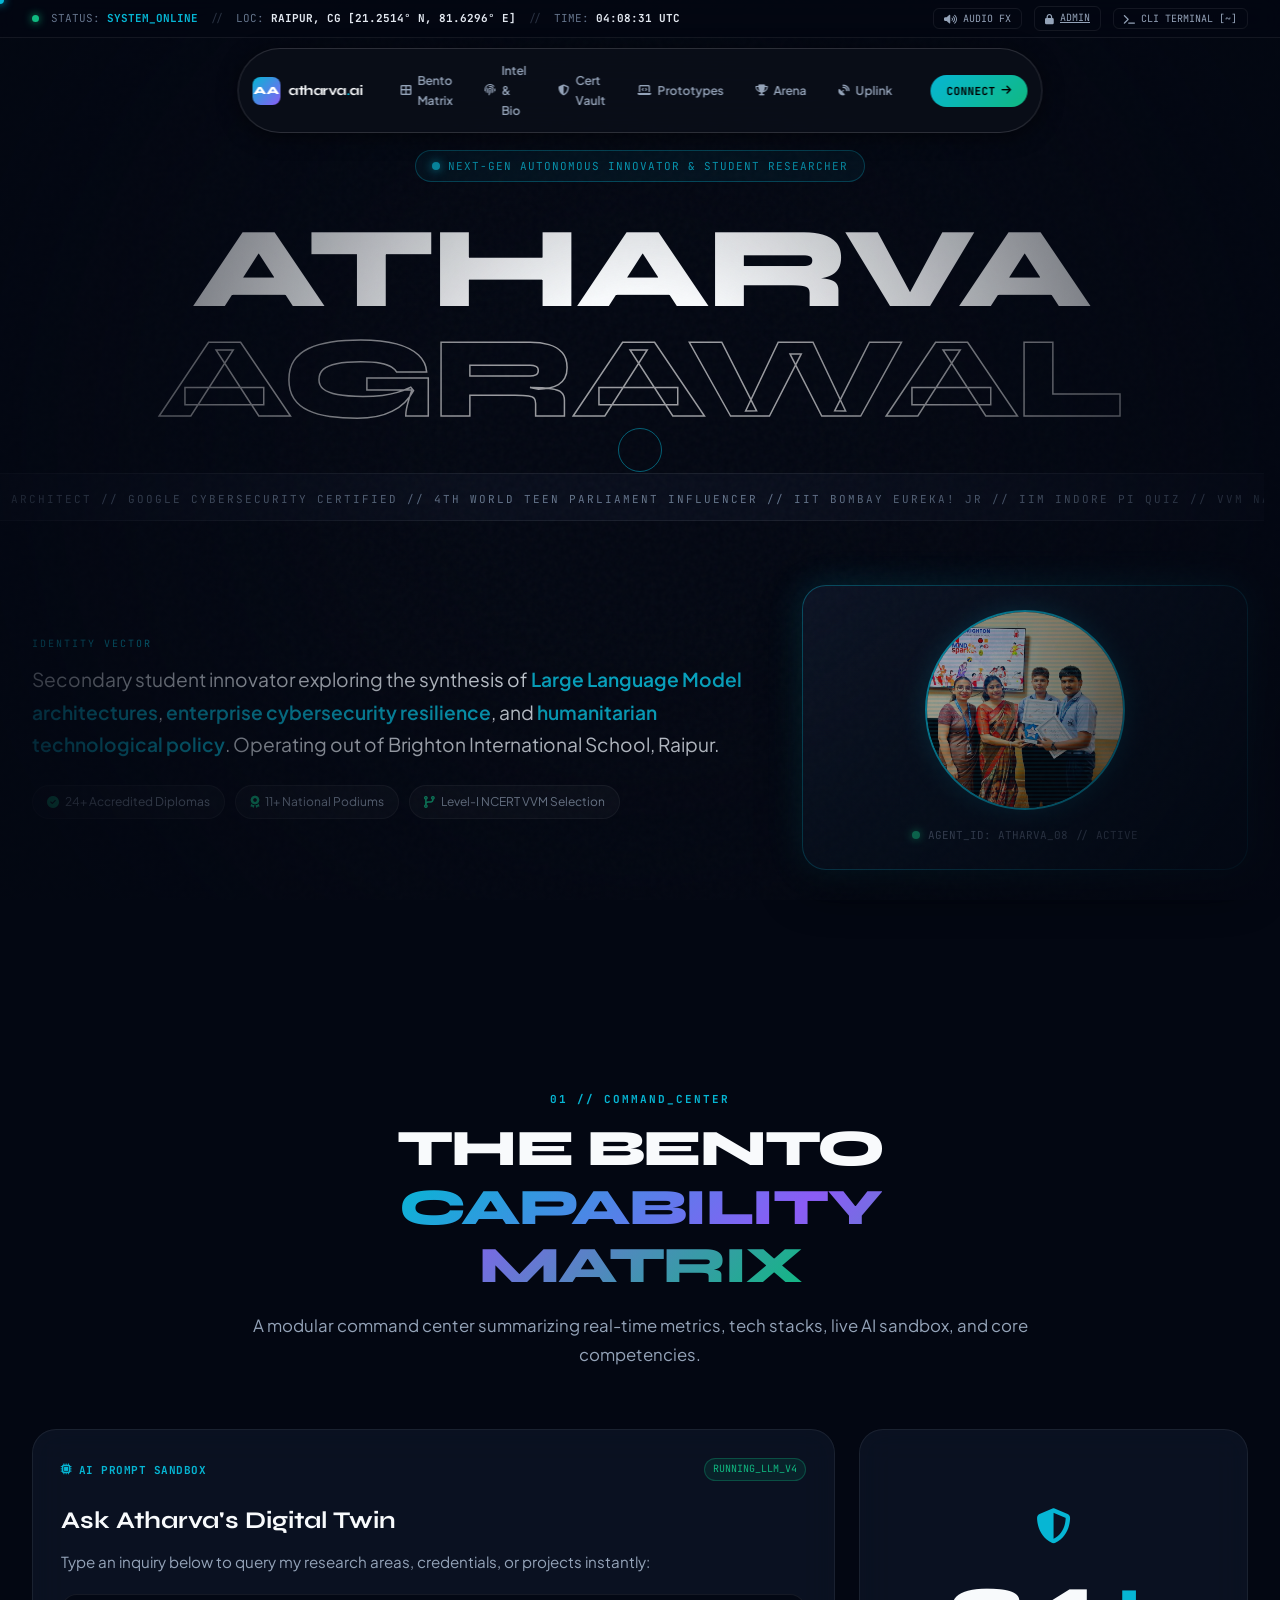
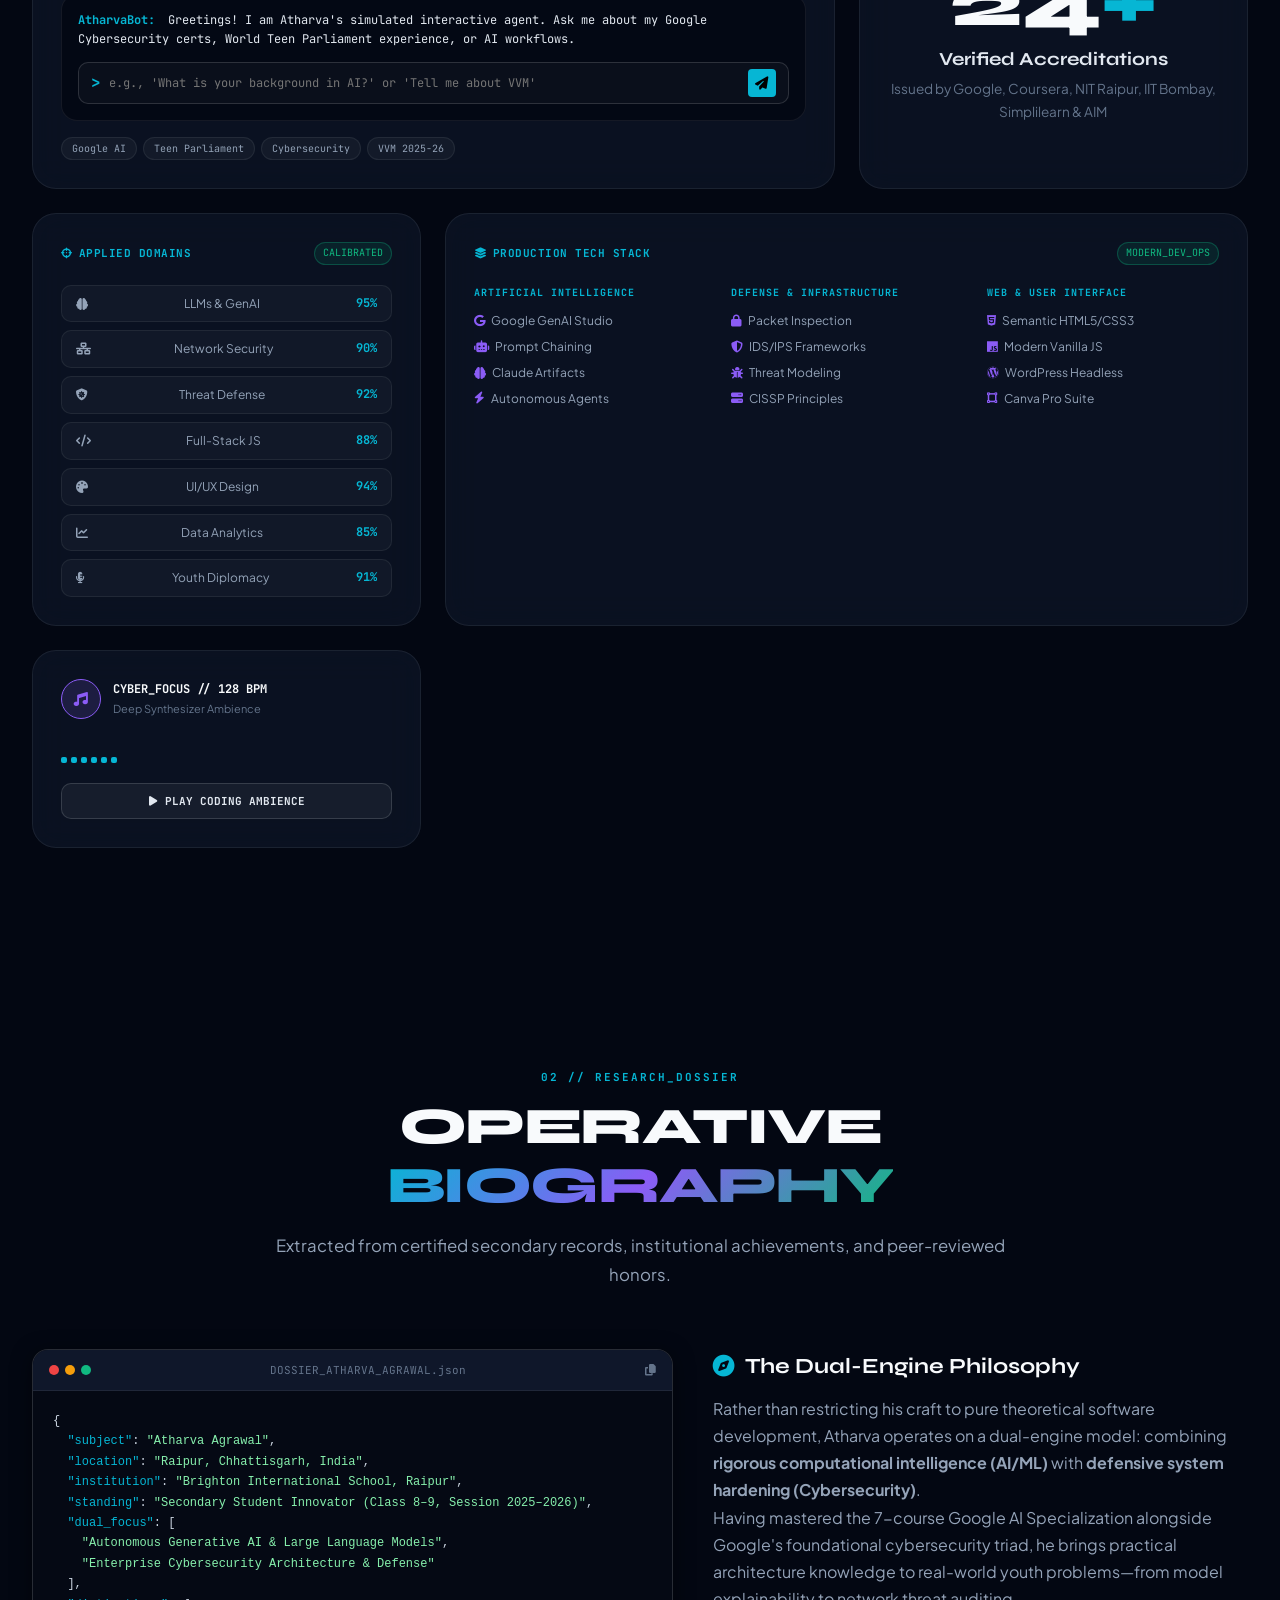
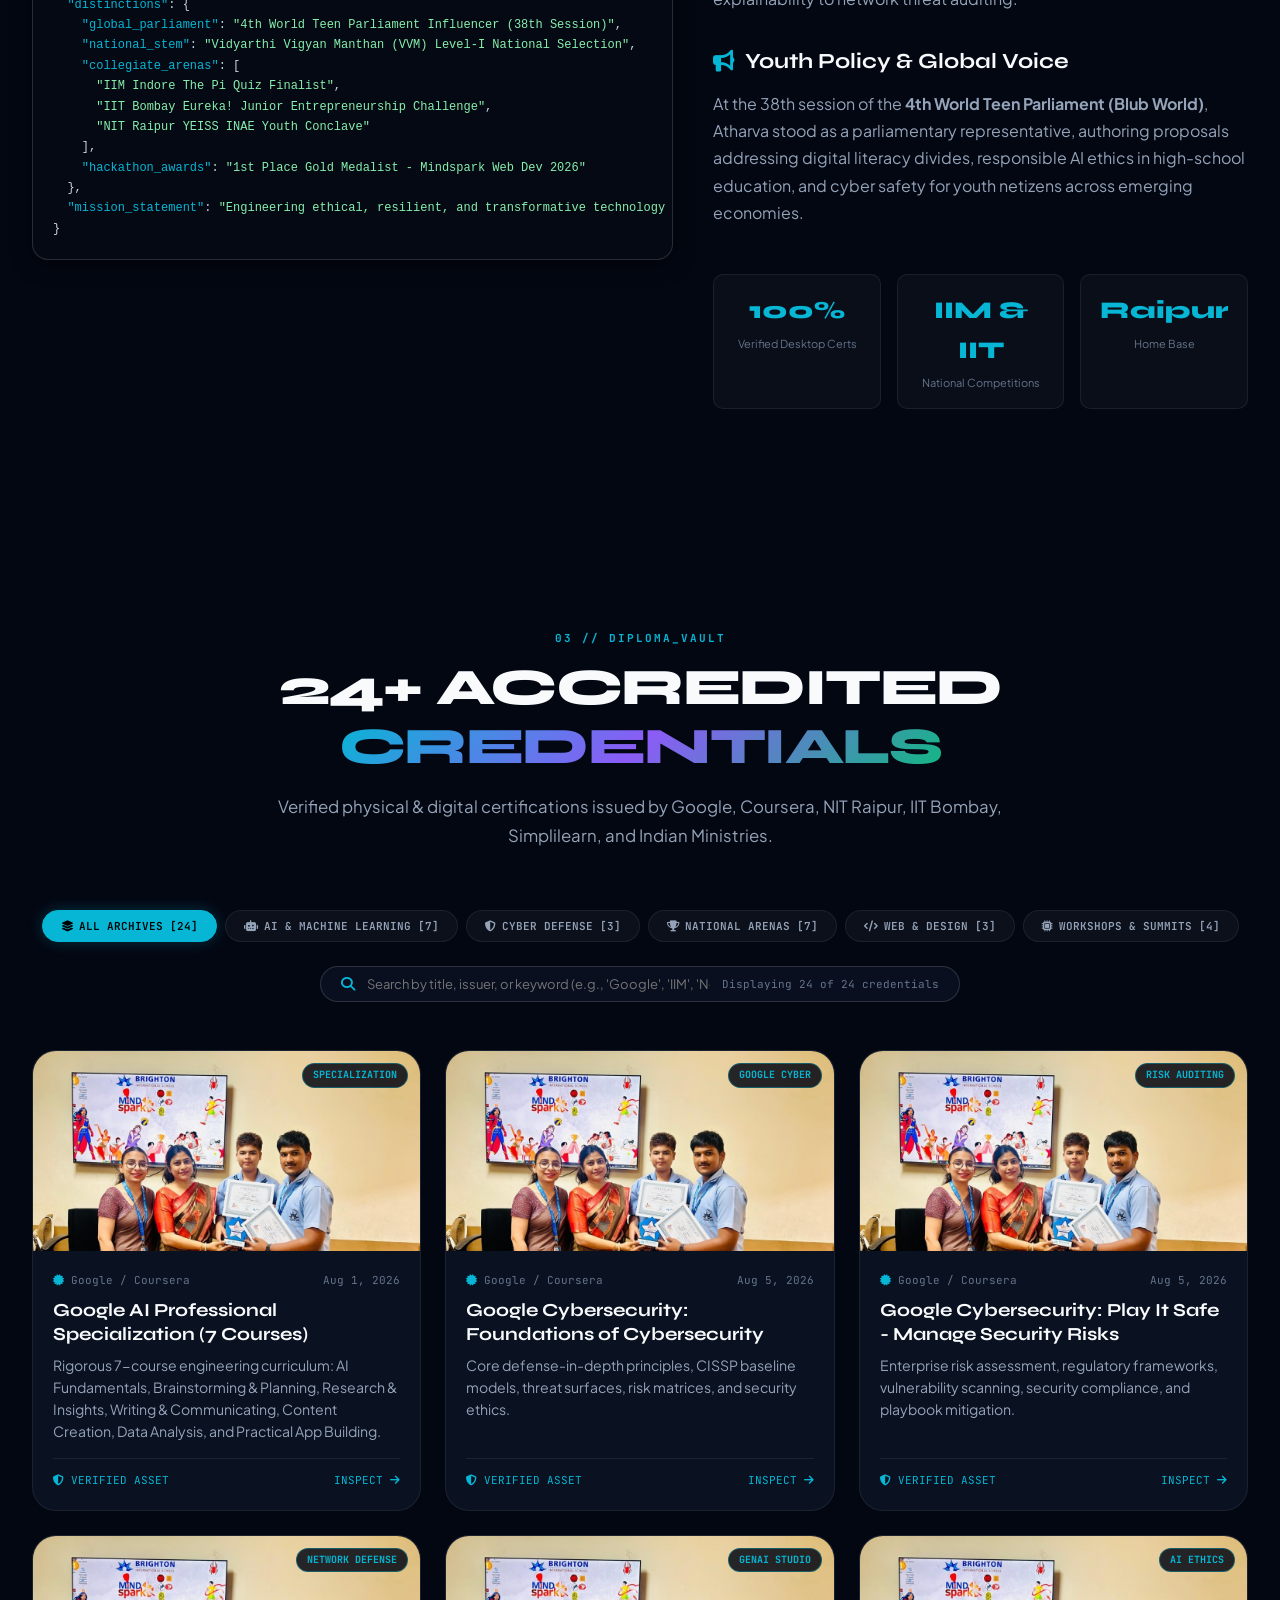
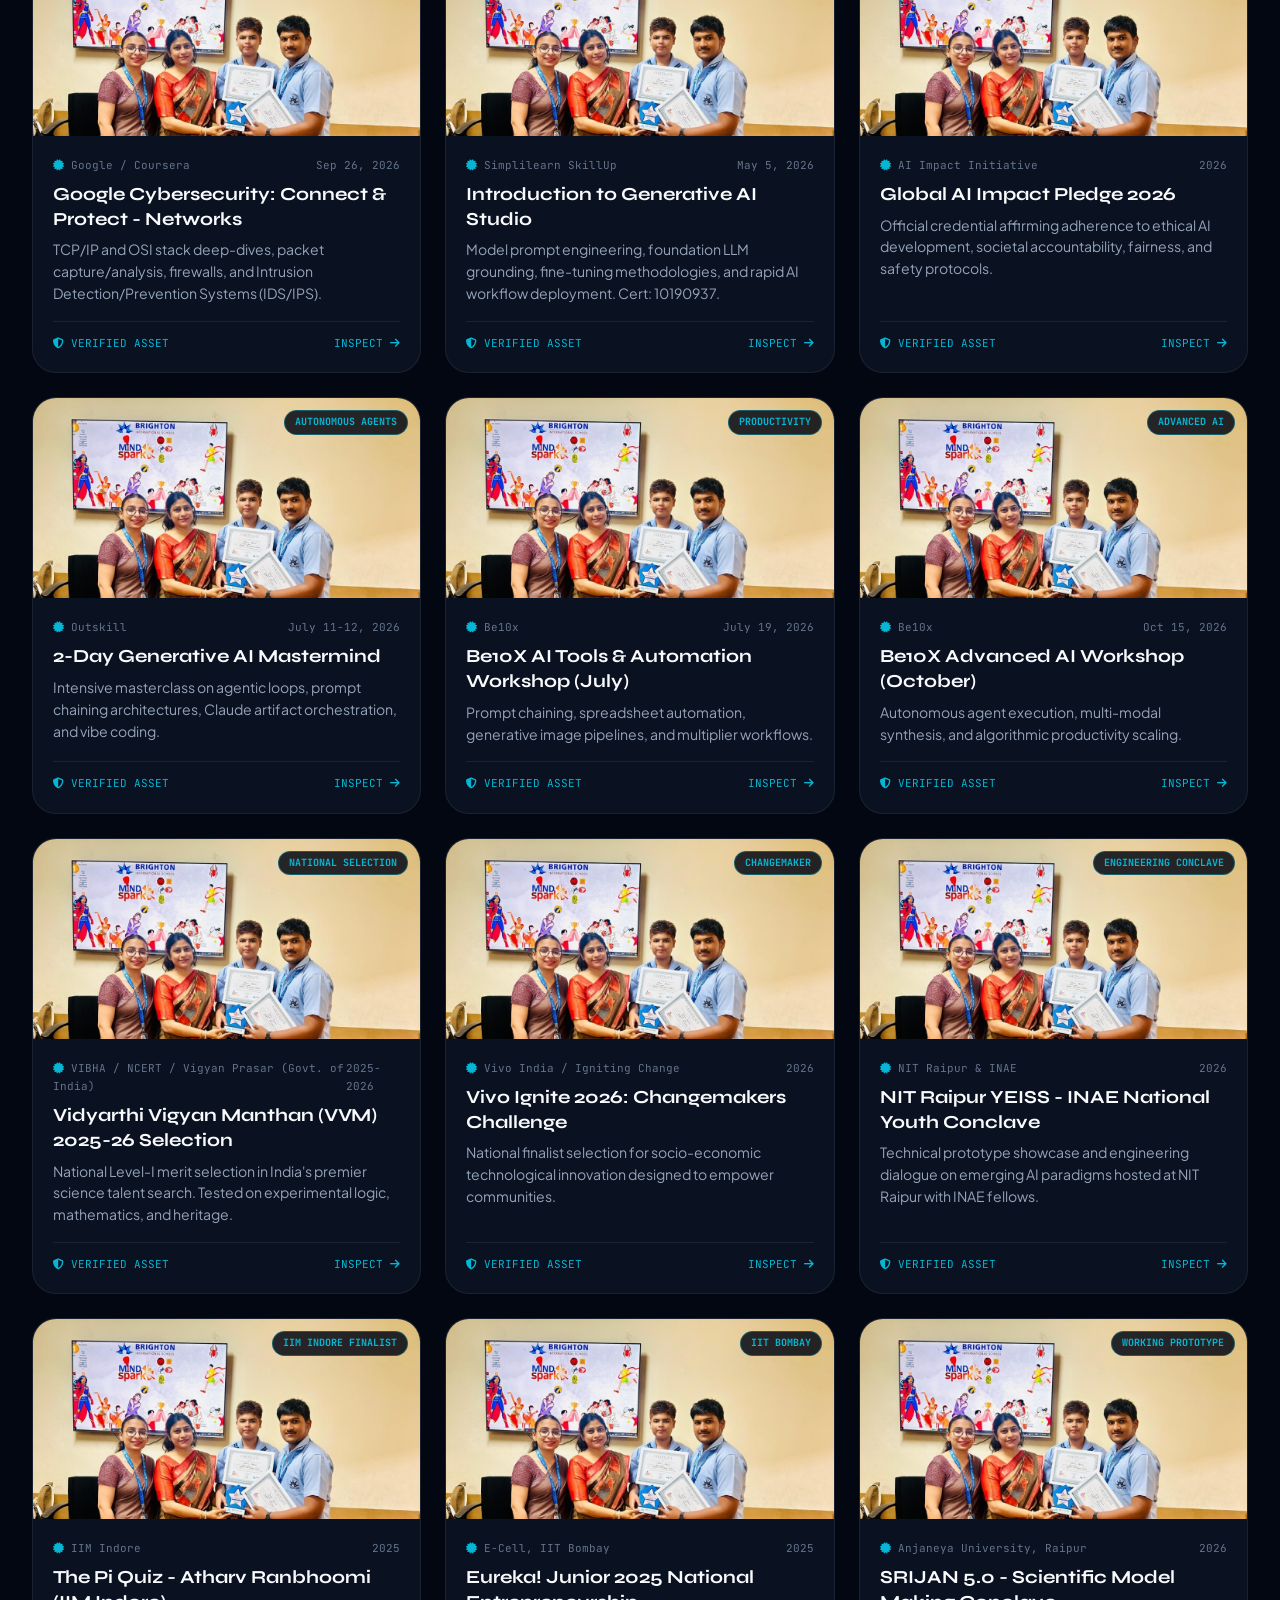
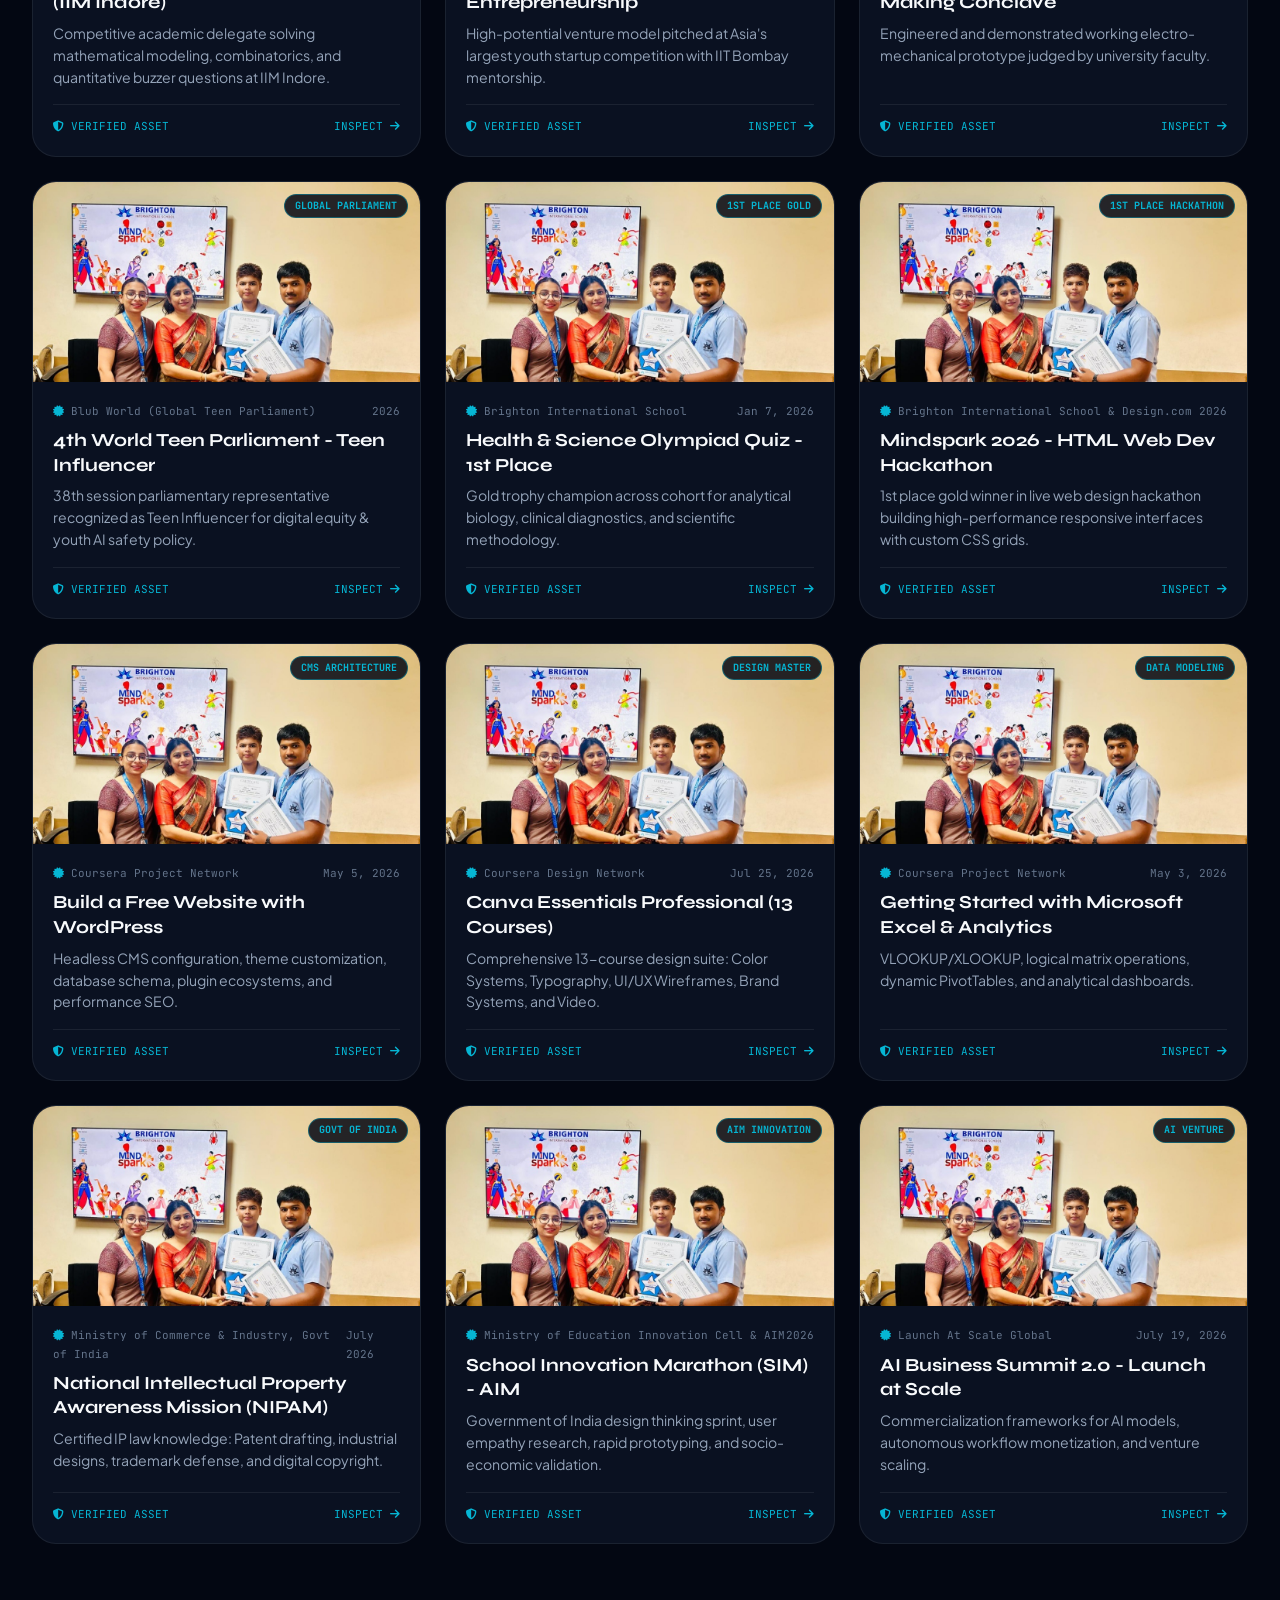
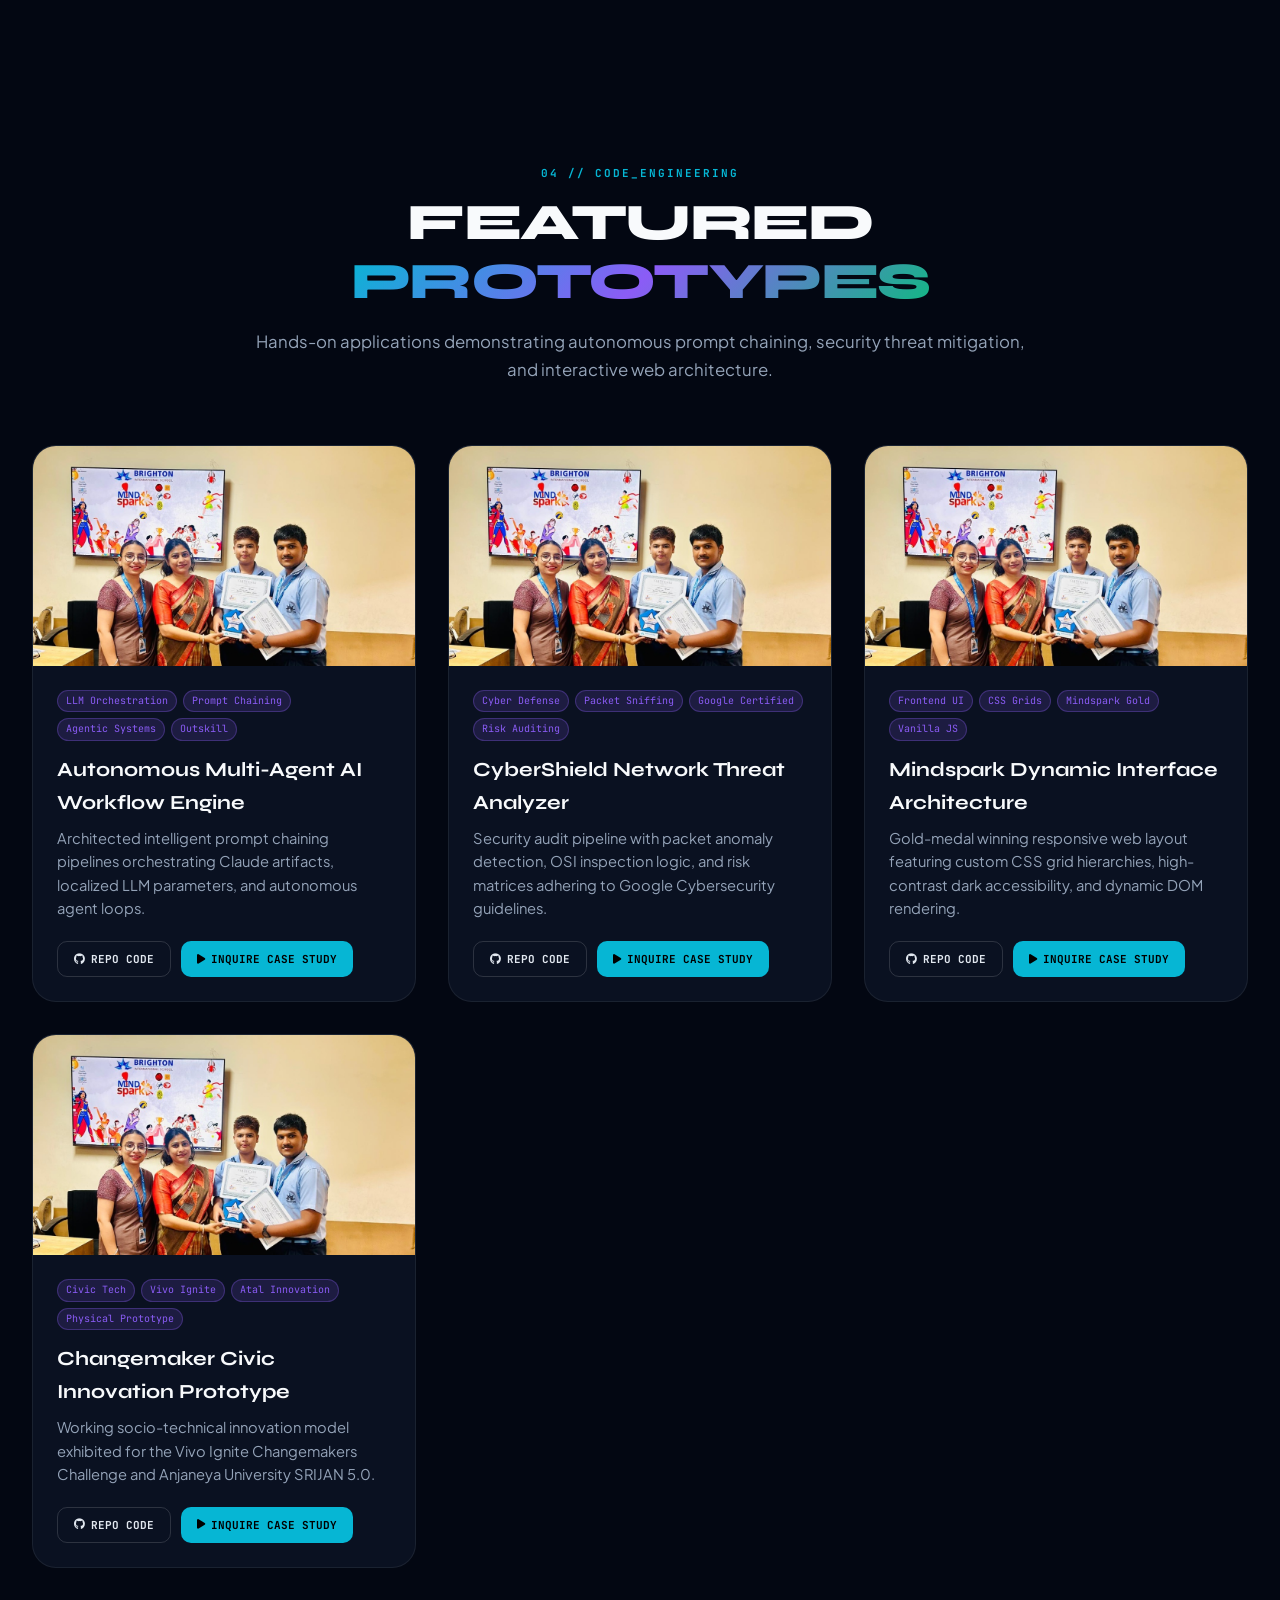
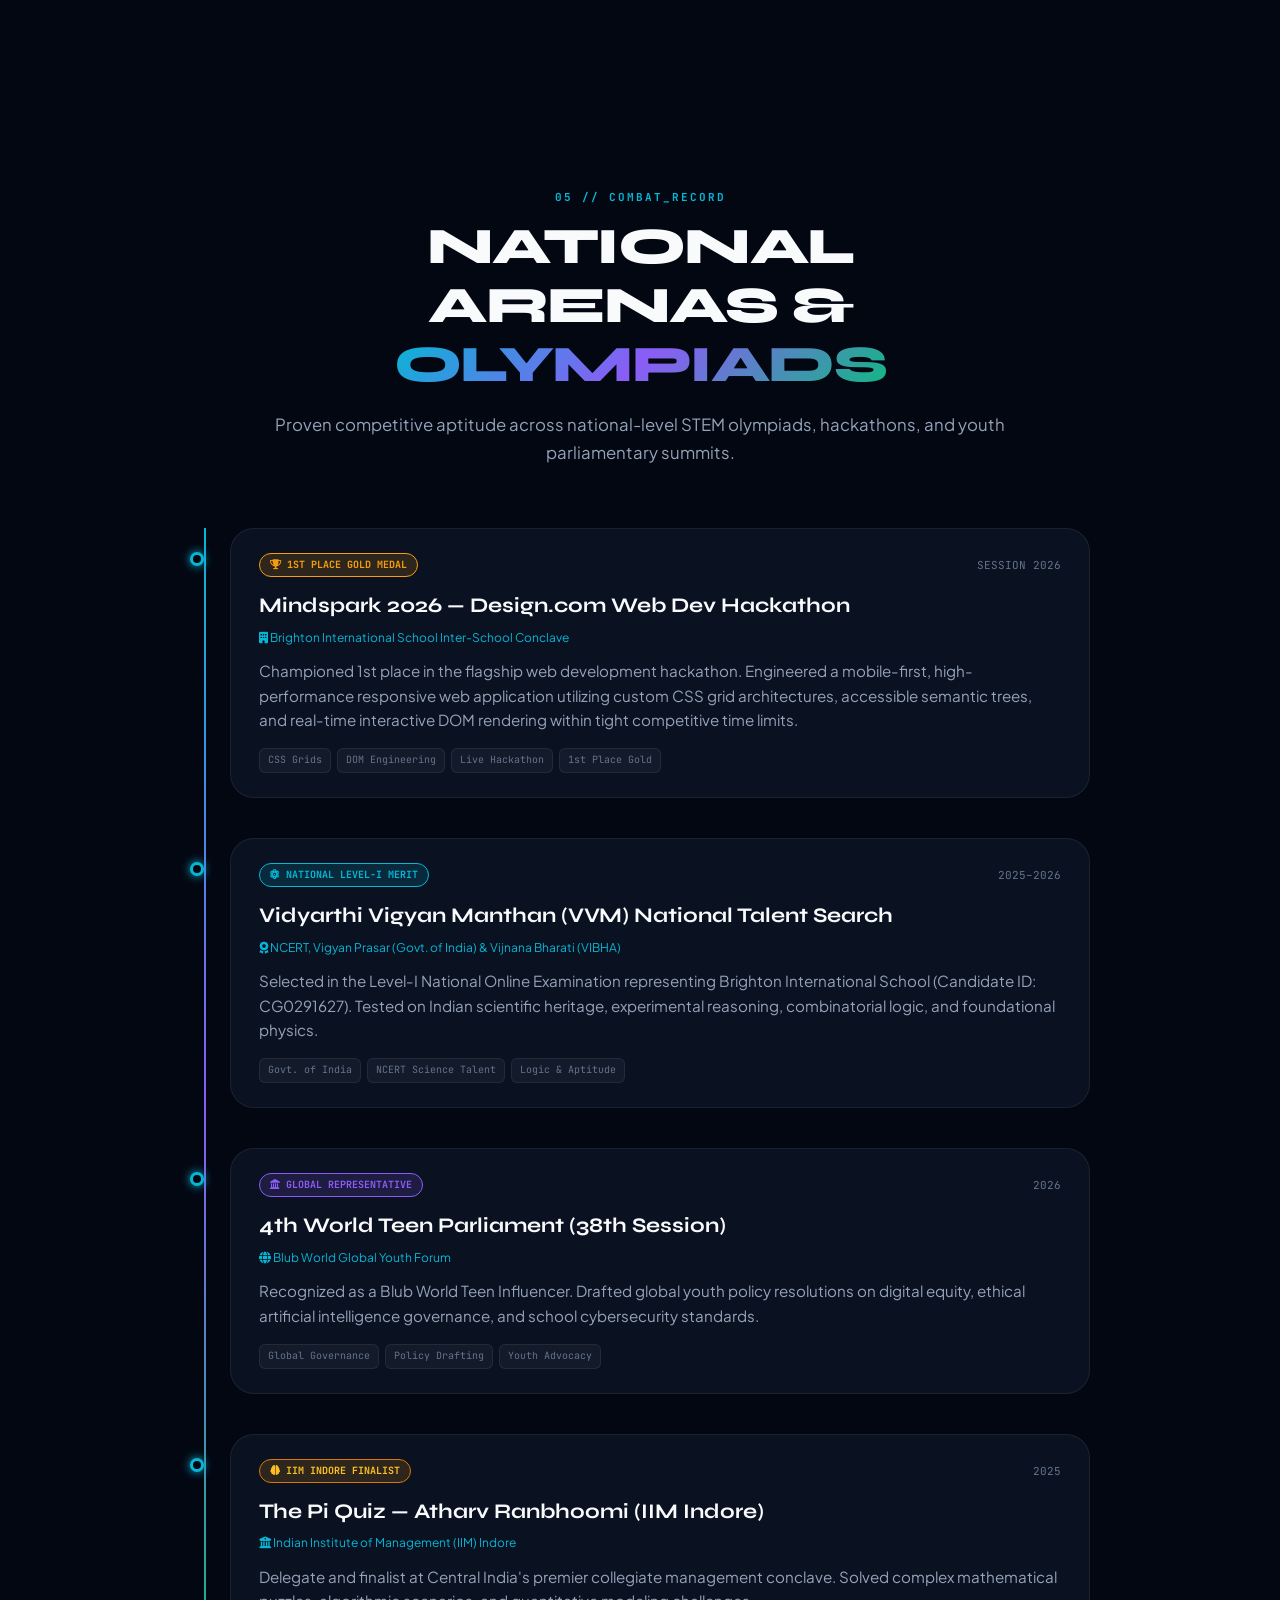
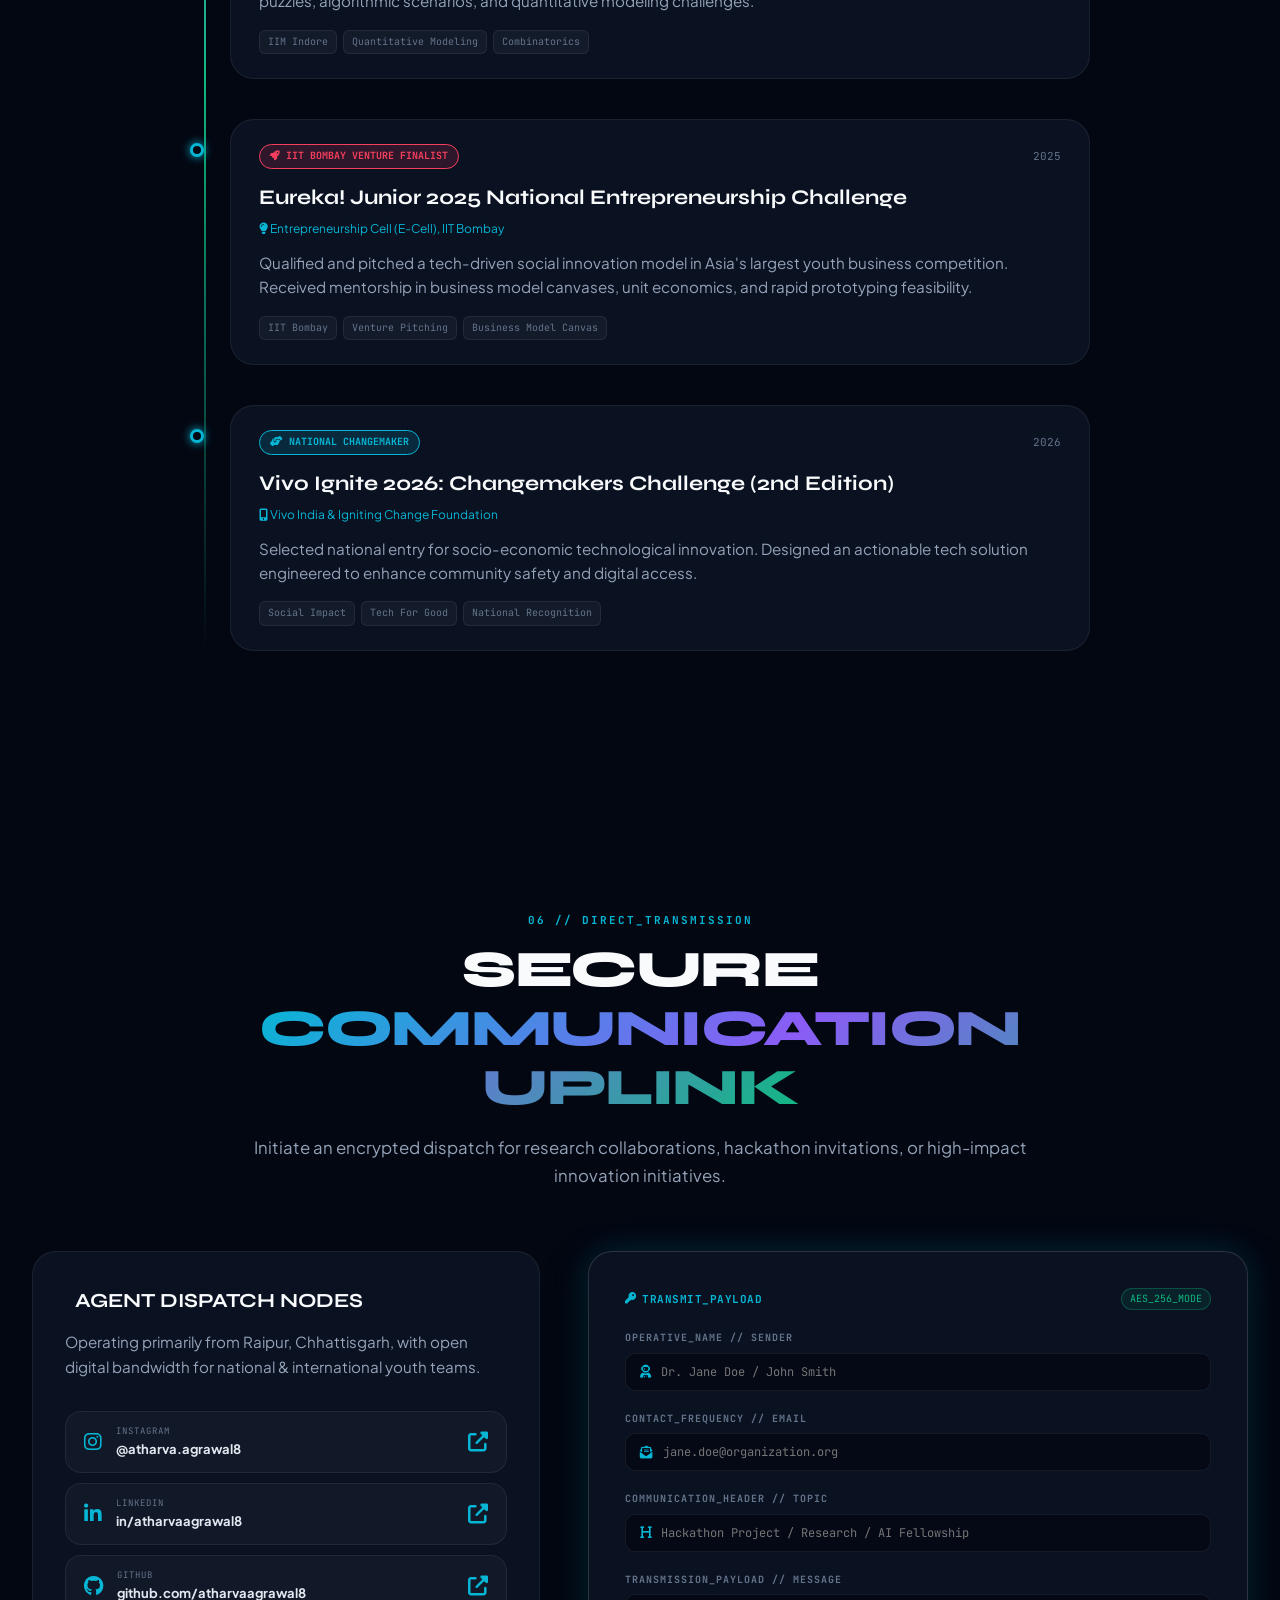
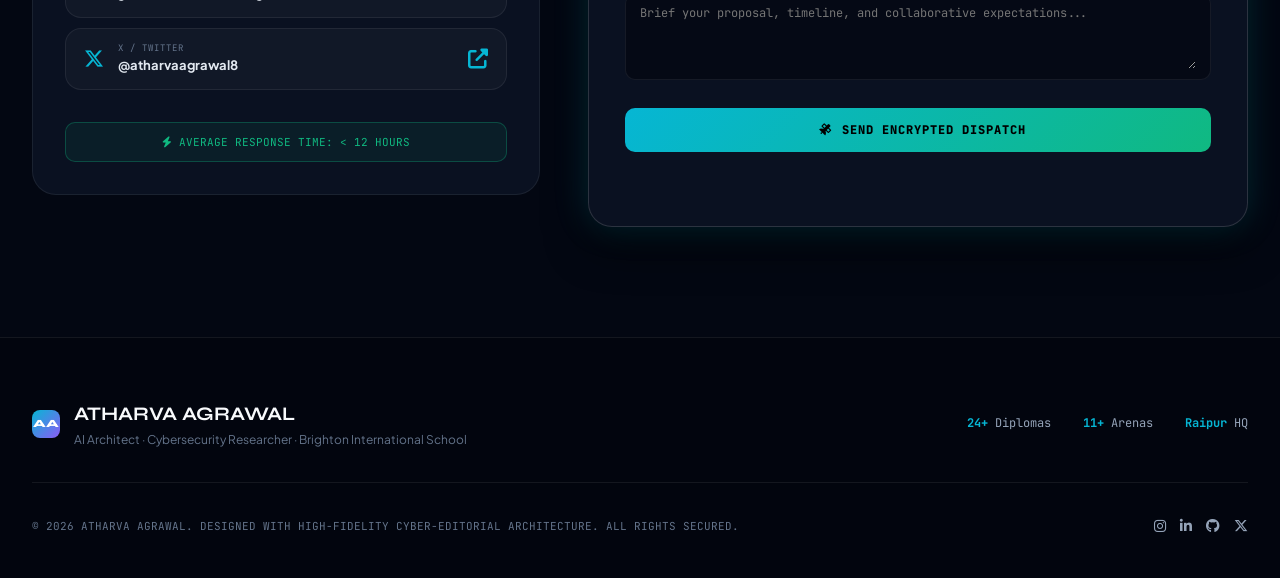
==== index.html @ 807f3b83 "Initial commit" ====
<!DOCTYPE html>
<html lang="en" data-theme="dark" data-cursor-mode="default">
<head>
    <meta charset="UTF-8">
    <meta name="viewport" content="width=device-width, initial-scale=1.0">
    <title>ATHARVA AGRAWAL // Autonomous AI · Cyber Defense · Innovation Engine</title>
    <meta name="description" content="Next-gen interactive portfolio of Atharva Agrawal. High school innovator at Brighton International School, Google AI & Cybersecurity certified, 4th World Teen Parliament influencer.">
    <meta name="theme-color" content="#030712">

    <!-- Preconnect & DNS-Prefetch for Blazing Fast Load -->
    <link rel="preconnect" href="https://fonts.googleapis.com">
    <link rel="preconnect" href="https://fonts.gstatic.com" crossorigin>
    <link rel="dns-prefetch" href="https://cdnjs.cloudflare.com">
    <link rel="dns-prefetch" href="https://www.gstatic.com">
    <link href="https://fonts.googleapis.com/css2?family=JetBrains+Mono:wght@400;500;700&family=Plus+Jakarta+Sans:wght@400;500;600;700;800&family=Syne:wght@700;800&display=swap" rel="stylesheet">

    <!-- Font Awesome Pro/Free CDN & Lucide Icons -->
    <link rel="stylesheet" href="https://cdnjs.cloudflare.com/ajax/libs/font-awesome/6.5.1/css/all.min.css">

    <!-- Main Stylesheet -->
    <link rel="stylesheet" href="assets/css/port2.css">
</head>
<body class="noise-overlay">

    <!-- Interactive Custom Magnetic Cursor -->
    <div class="cursor-dot" id="cursor-dot"></div>
    <div class="cursor-ring" id="cursor-ring">
        <span class="cursor-label" id="cursor-label">VIEW</span>
    </div>

    <!-- WebGL / Canvas Background Grid & Kinetic Particles -->
    <canvas id="bg-canvas"></canvas>

    <!-- Sound Toggle / Ambient Audio FX Simulation -->
    <div class="hud-top-bar">
        <div class="hud-item telemetry">
            <span class="hud-pulse"></span>
            <span class="hud-text">STATUS: <strong class="text-neon">SYSTEM_ONLINE</strong></span>
            <span class="hud-sep">//</span>
            <span class="hud-text">LOC: <strong id="user-location">RAIPUR, CG [21.2514° N, 81.6296° E]</strong></span>
            <span class="hud-sep">//</span>
            <span class="hud-text">TIME: <strong id="live-time">00:00:00 UTC</strong></span>
        </div>
        <div class="hud-item actions">
            <button class="sound-toggle-btn" id="sound-btn" title="Toggle Sound Feedback">
                <i class="fas fa-volume-up" id="sound-icon"></i>
                <span class="btn-caption">AUDIO FX</span>
            </button>
            <a href="admin/index.html" class="sound-toggle-btn" title="Secure Admin Panel">
                <i class="fas fa-lock"></i>
                <span class="btn-caption">ADMIN</span>
            </a>
            <button class="terminal-trigger-btn" id="terminal-trigger" title="Open Matrix CLI Terminal">
                <i class="fas fa-terminal"></i>
                <span class="btn-caption">CLI TERMINAL [~]</span>
            </button>
        </div>
    </div>

    <!-- Floating Dynamic Island Floating Nav -->
    <header class="floating-island" id="island-nav">
        <a href="#hero" class="island-brand">
            <span class="brand-monogram">AA</span>
            <span class="brand-name">atharva<span class="dot">.</span>ai</span>
        </a>
        <nav class="island-links">
            <a href="#matrix-bento" class="island-link active" data-nav="bento"><i class="fas fa-th-large"></i><span>Bento Matrix</span></a>
            <a href="#intel" class="island-link" data-nav="intel"><i class="fas fa-fingerprint"></i><span>Intel & Bio</span></a>
            <a href="#vault" class="island-link" data-nav="vault"><i class="fas fa-shield-alt"></i><span>Cert Vault</span></a>
            <a href="#projects" class="island-link" data-nav="projects"><i class="fas fa-laptop-code"></i><span>Prototypes</span></a>
            <a href="#arena" class="island-link" data-nav="arena"><i class="fas fa-trophy"></i><span>Arena</span></a>
            <a href="#uplink" class="island-link" data-nav="uplink"><i class="fas fa-satellite-dish"></i><span>Uplink</span></a>
        </nav>
        <div class="island-actions">
            <a href="#uplink" class="island-cta">
                <span>CONNECT</span>
                <i class="fas fa-arrow-right"></i>
            </a>
        </div>
    </header>

    <main id="smooth-wrapper">

        <!-- ================= SECTION 1: KINETIC HERO ================= -->
        <section class="section hero-kinetic" id="hero">
            <div class="hero-container">
                <div class="hero-header-badge">
                    <div class="radar-ping"></div>
                    <span>NEXT-GEN AUTONOMOUS INNOVATOR & STUDENT RESEARCHER</span>
                </div>

                <div class="hero-typography-stage">
                    <h1 class="hero-glitch-title" data-text="ATHARVA AGRAWAL">
                        <span class="hero-row">ATHARVA</span>
                        <span class="hero-row outline-text">AGRAWAL</span>
                    </h1>
                </div>

                <div class="hero-marquee-ticker">
                    <div class="marquee-track">
                        <span>AI ARCHITECT // GOOGLE CYBERSECURITY CERTIFIED // 4TH WORLD TEEN PARLIAMENT INFLUENCER // IIT BOMBAY EUREKA! JR // IIM INDORE PI QUIZ // VVM NATIONAL LEVEL-I // BRIGHTON INTERNATIONAL SCHOOL // FULL-STACK WEB ENGINEER // ETHICAL AI RESEARCH //</span>
                        <span>AI ARCHITECT // GOOGLE CYBERSECURITY CERTIFIED // 4TH WORLD TEEN PARLIAMENT INFLUENCER // IIT BOMBAY EUREKA! JR // IIM INDORE PI QUIZ // VVM NATIONAL LEVEL-I // BRIGHTON INTERNATIONAL SCHOOL // FULL-STACK WEB ENGINEER // ETHICAL AI RESEARCH //</span>
                    </div>
                </div>

                <!-- Hero Interactive Cyber Widget Bar -->
                <div class="hero-subgrid">
                    <div class="hero-manifesto">
                        <div class="manifesto-tag">IDENTITY VECTOR</div>
                        <p>
                            Secondary student innovator exploring the synthesis of <strong>Large Language Model architectures</strong>, <strong>enterprise cybersecurity resilience</strong>, and <strong>humanitarian technological policy</strong>. Operating out of Brighton International School, Raipur.
                        </p>
                        <div class="manifesto-badges">
                            <span class="m-badge"><i class="fas fa-check-circle"></i> 24+ Accredited Diplomas</span>
                            <span class="m-badge"><i class="fas fa-award"></i> 11+ National Podiums</span>
                            <span class="m-badge"><i class="fas fa-code-branch"></i> Level-I NCERT VVM Selection</span>
                        </div>
                    </div>

                    <div class="hero-interactive-card" id="tilt-avatar-card">
                        <div class="avatar-holo-ring"></div>
                        <div class="avatar-frame">
                            <img src="assets/img/profile.jpg" alt="Atharva Agrawal" class="avatar-holo-img">
                            <div class="avatar-scanline"></div>
                        </div>
                        <div class="avatar-meta-tag">
                            <span class="status-indicator"></span>
                            <span>AGENT_ID: ATHARVA_08 // ACTIVE</span>
                        </div>
                    </div>
                </div>
            </div>
        </section>

        <!-- ================= SECTION 2: BENTO MATRIX ================= -->
        <section class="section bento-matrix" id="matrix-bento">
            <div class="container">
                <div class="section-title-wrap">
                    <div class="title-meta">01 // COMMAND_CENTER</div>
                    <h2 class="section-heading">THE BENTO <span class="gradient-span">CAPABILITY MATRIX</span></h2>
                    <p class="section-lead">A modular command center summarizing real-time metrics, tech stacks, live AI sandbox, and core competencies.</p>
                </div>

                <div class="bento-grid-stage">
                    
                    <!-- Bento Card 1: Live Interactive Prompt AI Agent -->
                    <div class="bento-card bento-col-2 bento-ai-playground" data-tilt>
                        <div class="card-glow"></div>
                        <div class="card-topline">
                            <div class="tag-chip"><i class="fas fa-microchip"></i> AI PROMPT SANDBOX</div>
                            <span class="chip-status">RUNNING_LLM_V4</span>
                        </div>
                        <h3 class="bento-title">Ask Atharva's Digital Twin</h3>
                        <p class="bento-desc">Type an inquiry below to query my research areas, credentials, or projects instantly:</p>
                        <div class="ai-mock-terminal">
                            <div class="ai-msg-history" id="ai-messages">
                                <div class="ai-msg bot">
                                    <span class="sender">AtharvaBot:</span>
                                    <span class="text">Greetings! I am Atharva's simulated interactive agent. Ask me about my Google Cybersecurity certs, World Teen Parliament experience, or AI workflows.</span>
                                </div>
                            </div>
                            <form class="ai-input-form" id="ai-query-form">
                                <span class="prompt-sym">&gt;</span>
                                <input type="text" id="ai-query-input" placeholder="e.g., 'What is your background in AI?' or 'Tell me about VVM'" autocomplete="off">
                                <button type="submit" class="ai-send-btn"><i class="fas fa-paper-plane"></i></button>
                            </form>
                        </div>
                        <div class="quick-prompts">
                            <button class="quick-btn" data-query="Tell me about your Google AI certifications">Google AI</button>
                            <button class="quick-btn" data-query="What did you do at World Teen Parliament?">Teen Parliament</button>
                            <button class="quick-btn" data-query="Explain your Cybersecurity credentials">Cybersecurity</button>
                            <button class="quick-btn" data-query="What is the VVM selection?">VVM 2025-26</button>
                        </div>
                    </div>

                    <!-- Bento Card 2: Metrics Hexagon Counter -->
                    <div class="bento-card bento-metric-tile" data-tilt>
                        <div class="card-glow"></div>
                        <div class="metric-icon"><i class="fas fa-shield-halved text-neon"></i></div>
                        <div class="metric-big-num" data-val="24">24<span>+</span></div>
                        <div class="metric-title">Verified Accreditations</div>
                        <div class="metric-sub">Issued by Google, Coursera, NIT Raipur, IIT Bombay, Simplilearn & AIM</div>
                    </div>

                    <!-- Bento Card 3: Live Radar / Skill Constellation -->
                    <div class="bento-card bento-radar-tile" data-tilt>
                        <div class="card-glow"></div>
                        <div class="card-topline">
                            <div class="tag-chip"><i class="fas fa-crosshairs"></i> APPLIED DOMAINS</div>
                            <span class="chip-status">CALIBRATED</span>
                        </div>
                        <div class="skill-tags-cloud">
                            <span class="skill-pill" data-score="95"><i class="fas fa-brain"></i> LLMs & GenAI <strong>95%</strong></span>
                            <span class="skill-pill" data-score="90"><i class="fas fa-network-wired"></i> Network Security <strong>90%</strong></span>
                            <span class="skill-pill" data-score="92"><i class="fas fa-shield-virus"></i> Threat Defense <strong>92%</strong></span>
                            <span class="skill-pill" data-score="88"><i class="fas fa-code"></i> Full-Stack JS <strong>88%</strong></span>
                            <span class="skill-pill" data-score="94"><i class="fas fa-palette"></i> UI/UX Design <strong>94%</strong></span>
                            <span class="skill-pill" data-score="85"><i class="fas fa-chart-line"></i> Data Analytics <strong>85%</strong></span>
                            <span class="skill-pill" data-score="91"><i class="fas fa-microphone-alt"></i> Youth Diplomacy <strong>91%</strong></span>
                        </div>
                    </div>

                    <!-- Bento Card 4: Hardware & Tool Stack Spec Sheet -->
                    <div class="bento-card bento-col-2 bento-stack-tile" data-tilt>
                        <div class="card-glow"></div>
                        <div class="card-topline">
                            <div class="tag-chip"><i class="fas fa-layer-group"></i> PRODUCTION TECH STACK</div>
                            <span class="chip-status">MODERN_DEV_OPS</span>
                        </div>
                        <div class="stack-grid">
                            <div class="stack-group">
                                <span class="group-label">ARTIFICIAL INTELLIGENCE</span>
                                <div class="group-items">
                                    <span class="st-item"><i class="fab fa-google"></i> Google GenAI Studio</span>
                                    <span class="st-item"><i class="fas fa-robot"></i> Prompt Chaining</span>
                                    <span class="st-item"><i class="fas fa-brain"></i> Claude Artifacts</span>
                                    <span class="st-item"><i class="fas fa-bolt"></i> Autonomous Agents</span>
                                </div>
                            </div>
                            <div class="stack-group">
                                <span class="group-label">DEFENSE & INFRASTRUCTURE</span>
                                <div class="group-items">
                                    <span class="st-item"><i class="fas fa-lock"></i> Packet Inspection</span>
                                    <span class="st-item"><i class="fas fa-shield-alt"></i> IDS/IPS Frameworks</span>
                                    <span class="st-item"><i class="fas fa-bug"></i> Threat Modeling</span>
                                    <span class="st-item"><i class="fas fa-server"></i> CISSP Principles</span>
                                </div>
                            </div>
                            <div class="stack-group">
                                <span class="group-label">WEB & USER INTERFACE</span>
                                <div class="group-items">
                                    <span class="st-item"><i class="fab fa-html5"></i> Semantic HTML5/CSS3</span>
                                    <span class="st-item"><i class="fab fa-js"></i> Modern Vanilla JS</span>
                                    <span class="st-item"><i class="fab fa-wordpress"></i> WordPress Headless</span>
                                    <span class="st-item"><i class="fas fa-vector-square"></i> Canva Pro Suite</span>
                                </div>
                            </div>
                        </div>
                    </div>

                    <!-- Bento Card 5: Sound & Vibe Player Widget -->
                    <div class="bento-card bento-vibe-tile" data-tilt>
                        <div class="card-glow"></div>
                        <div class="vibe-player">
                            <div class="vibe-track-info">
                                <div class="vibe-icon-pulse"><i class="fas fa-music"></i></div>
                                <div>
                                    <div class="vibe-title">CYBER_FOCUS // 128 BPM</div>
                                    <div class="vibe-sub">Deep Synthesizer Ambience</div>
                                </div>
                            </div>
                            <div class="vibe-equalizer" id="equalizer">
                                <span class="eq-bar"></span>
                                <span class="eq-bar"></span>
                                <span class="eq-bar"></span>
                                <span class="eq-bar"></span>
                                <span class="eq-bar"></span>
                                <span class="eq-bar"></span>
                            </div>
                            <button class="vibe-toggle-btn" id="vibe-play-btn">
                                <i class="fas fa-play" id="vibe-icon"></i>
                                <span>PLAY CODING AMBIENCE</span>
                            </button>
                        </div>
                    </div>

                </div>
            </div>
        </section>

        <!-- ================= SECTION 3: DEEP INTEL & BIOGRAPHY ================= -->
        <section class="section intel-dossier" id="intel">
            <div class="container">
                <div class="section-title-wrap">
                    <div class="title-meta">02 // RESEARCH_DOSSIER</div>
                    <h2 class="section-heading">OPERATIVE <span class="gradient-span">BIOGRAPHY</span></h2>
                    <p class="section-lead">Extracted from certified secondary records, institutional achievements, and peer-reviewed honors.</p>
                </div>

                <div class="dossier-layout">
                    <div class="dossier-terminal">
                        <div class="terminal-bar">
                            <div class="terminal-dots">
                                <span></span><span></span><span></span>
                            </div>
                            <div class="terminal-title">DOSSIER_ATHARVA_AGRAWAL.json</div>
                            <div class="terminal-copy-action" id="copy-dossier-btn" title="Copy raw JSON">
                                <i class="fas fa-copy"></i>
                            </div>
                        </div>
                        <div class="terminal-body">
                            <pre><code class="language-json">{
  <span class="key">"subject"</span>: <span class="str">"Atharva Agrawal"</span>,
  <span class="key">"location"</span>: <span class="str">"Raipur, Chhattisgarh, India"</span>,
  <span class="key">"institution"</span>: <span class="str">"Brighton International School, Raipur"</span>,
  <span class="key">"standing"</span>: <span class="str">"Secondary Student Innovator (Class 8–9, Session 2025–2026)"</span>,
  <span class="key">"dual_focus"</span>: [
    <span class="str">"Autonomous Generative AI & Large Language Models"</span>,
    <span class="str">"Enterprise Cybersecurity Architecture & Defense"</span>
  ],
  <span class="key">"distinctions"</span>: {
    <span class="key">"global_parliament"</span>: <span class="str">"4th World Teen Parliament Influencer (38th Session)"</span>,
    <span class="key">"national_stem"</span>: <span class="str">"Vidyarthi Vigyan Manthan (VVM) Level-I National Selection"</span>,
    <span class="key">"collegiate_arenas"</span>: [
      <span class="str">"IIM Indore The Pi Quiz Finalist"</span>,
      <span class="str">"IIT Bombay Eureka! Junior Entrepreneurship Challenge"</span>,
      <span class="str">"NIT Raipur YEISS INAE Youth Conclave"</span>
    ],
    <span class="key">"hackathon_awards"</span>: <span class="str">"1st Place Gold Medalist - Mindspark Web Dev 2026"</span>
  },
  <span class="key">"mission_statement"</span>: <span class="str">"Engineering ethical, resilient, and transformative technology solutions to bridge tier-2 regional potential with global computational excellence."</span>
}</code></pre>
                        </div>
                    </div>

                    <div class="dossier-narrative">
                        <div class="narrative-block">
                            <h3><i class="fas fa-compass text-neon"></i> The Dual-Engine Philosophy</h3>
                            <p>
                                Rather than restricting his craft to pure theoretical software development, Atharva operates on a dual-engine model: combining <strong>rigorous computational intelligence (AI/ML)</strong> with <strong>defensive system hardening (Cybersecurity)</strong>. 
                            </p>
                            <p>
                                Having mastered the 7-course Google AI Specialization alongside Google's foundational cybersecurity triad, he brings practical architecture knowledge to real-world youth problems—from model explainability to network threat auditing.
                            </p>
                        </div>

                        <div class="narrative-block">
                            <h3><i class="fas fa-bullhorn text-neon"></i> Youth Policy & Global Voice</h3>
                            <p>
                                At the 38th session of the <strong>4th World Teen Parliament (Blub World)</strong>, Atharva stood as a parliamentary representative, authoring proposals addressing digital literacy divides, responsible AI ethics in high-school education, and cyber safety for youth netizens across emerging economies.
                            </p>
                        </div>

                        <div class="dossier-stat-row">
                            <div class="dossier-pill-box">
                                <div class="dp-val">100%</div>
                                <div class="dp-lbl">Verified Desktop Certs</div>
                            </div>
                            <div class="dossier-pill-box">
                                <div class="dp-val">IIM & IIT</div>
                                <div class="dp-lbl">National Competitions</div>
                            </div>
                            <div class="dossier-pill-box">
                                <div class="dp-val">Raipur</div>
                                <div class="dp-lbl">Home Base</div>
                            </div>
                        </div>
                    </div>
                </div>
            </div>
        </section>

        <!-- ================= SECTION 4: 3D CERTIFICATE VAULT ================= -->
        <section class="section cert-vault" id="vault">
            <div class="container">
                <div class="section-title-wrap">
                    <div class="title-meta">03 // DIPLOMA_VAULT</div>
                    <h2 class="section-heading">24+ ACCREDITED <span class="gradient-span">CREDENTIALS</span></h2>
                    <p class="section-lead">Verified physical & digital certifications issued by Google, Coursera, NIT Raipur, IIT Bombay, Simplilearn, and Indian Ministries.</p>
                </div>

                <!-- Vault Category Filter Deck -->
                <div class="vault-filter-deck">
                    <button class="vault-btn active" data-vault-filter="all">
                        <i class="fas fa-layer-group"></i> ALL ARCHIVES [24]
                    </button>
                    <button class="vault-btn" data-vault-filter="ai">
                        <i class="fas fa-robot"></i> AI & MACHINE LEARNING [7]
                    </button>
                    <button class="vault-btn" data-vault-filter="cyber">
                        <i class="fas fa-shield-alt"></i> CYBER DEFENSE [3]
                    </button>
                    <button class="vault-btn" data-vault-filter="competition">
                        <i class="fas fa-trophy"></i> NATIONAL ARENAS [7]
                    </button>
                    <button class="vault-btn" data-vault-filter="web">
                        <i class="fas fa-code"></i> WEB & DESIGN [3]
                    </button>
                    <button class="vault-btn" data-vault-filter="workshop">
                        <i class="fas fa-microchip"></i> WORKSHOPS & SUMMITS [4]
                    </button>
                </div>

                <!-- Live Search Bar inside Vault -->
                <div class="vault-search-box">
                    <i class="fas fa-search"></i>
                    <input type="text" id="vault-search-input" placeholder="Search by title, issuer, or keyword (e.g., 'Google', 'IIM', 'Network', 'Python')...">
                    <span class="vault-counter" id="vault-count-badge">Displaying 24 credentials</span>
                </div>

                <!-- Vault Dynamic Grid -->
                <div class="vault-cards-grid" id="vault-grid">
                    <!-- Populated dynamically via JS with 3D tilt, high-res previews, and verification links -->
                </div>
            </div>
        </section>

        <!-- ================= SECTION 5: FEATURED PROTOTYPES ================= -->
        <section class="section prototypes-gallery" id="projects">
            <div class="container">
                <div class="section-title-wrap">
                    <div class="title-meta">04 // CODE_ENGINEERING</div>
                    <h2 class="section-heading">FEATURED <span class="gradient-span">PROTOTYPES</span></h2>
                    <p class="section-lead">Hands-on applications demonstrating autonomous prompt chaining, security threat mitigation, and interactive web architecture.</p>
                </div>

                <div class="prototypes-deck" id="prototypes-deck">
                    <!-- Interactive 3D Case Study Cards generated via JS -->
                </div>
            </div>
        </section>

        <!-- ================= SECTION 6: ARENA & COMPETITION TIMELINE ================= -->
        <section class="section arena-timeline" id="arena">
            <div class="container">
                <div class="section-title-wrap">
                    <div class="title-meta">05 // COMBAT_RECORD</div>
                    <h2 class="section-heading">NATIONAL ARENAS & <span class="gradient-span">OLYMPIADS</span></h2>
                    <p class="section-lead">Proven competitive aptitude across national-level STEM olympiads, hackathons, and youth parliamentary summits.</p>
                </div>

                <div class="timeline-cyber-stream">

                    <div class="stream-event">
                        <div class="event-glow-node"></div>
                        <div class="event-card" data-tilt>
                            <div class="event-meta">
                                <span class="badge-gold"><i class="fas fa-trophy"></i> 1ST PLACE GOLD MEDAL</span>
                                <span class="event-date">SESSION 2026</span>
                            </div>
                            <h3 class="event-title">Mindspark 2026 — Design.com Web Dev Hackathon</h3>
                            <div class="event-org"><i class="fas fa-building"></i> Brighton International School Inter-School Conclave</div>
                            <p class="event-body">
                                Championed 1st place in the flagship web development hackathon. Engineered a mobile-first, high-performance responsive web application utilizing custom CSS grid architectures, accessible semantic trees, and real-time interactive DOM rendering within tight competitive time limits.
                            </p>
                            <div class="event-tags">
                                <span>CSS Grids</span><span>DOM Engineering</span><span>Live Hackathon</span><span>1st Place Gold</span>
                            </div>
                        </div>
                    </div>

                    <div class="stream-event">
                        <div class="event-glow-node"></div>
                        <div class="event-card" data-tilt>
                            <div class="event-meta">
                                <span class="badge-cyan"><i class="fas fa-atom"></i> NATIONAL LEVEL-I MERIT</span>
                                <span class="event-date">2025–2026</span>
                            </div>
                            <h3 class="event-title">Vidyarthi Vigyan Manthan (VVM) National Talent Search</h3>
                            <div class="event-org"><i class="fas fa-award"></i> NCERT, Vigyan Prasar (Govt. of India) & Vijnana Bharati (VIBHA)</div>
                            <p class="event-body">
                                Selected in the Level-I National Online Examination representing Brighton International School (Candidate ID: CG0291627). Tested on Indian scientific heritage, experimental reasoning, combinatorial logic, and foundational physics.
                            </p>
                            <div class="event-tags">
                                <span>Govt. of India</span><span>NCERT Science Talent</span><span>Logic & Aptitude</span>
                            </div>
                        </div>
                    </div>

                    <div class="stream-event">
                        <div class="event-glow-node"></div>
                        <div class="event-card" data-tilt>
                            <div class="event-meta">
                                <span class="badge-purple"><i class="fas fa-landmark"></i> GLOBAL REPRESENTATIVE</span>
                                <span class="event-date">2026</span>
                            </div>
                            <h3 class="event-title">4th World Teen Parliament (38th Session)</h3>
                            <div class="event-org"><i class="fas fa-globe"></i> Blub World Global Youth Forum</div>
                            <p class="event-body">
                                Recognized as a Blub World Teen Influencer. Drafted global youth policy resolutions on digital equity, ethical artificial intelligence governance, and school cybersecurity standards.
                            </p>
                            <div class="event-tags">
                                <span>Global Governance</span><span>Policy Drafting</span><span>Youth Advocacy</span>
                            </div>
                        </div>
                    </div>

                    <div class="stream-event">
                        <div class="event-glow-node"></div>
                        <div class="event-card" data-tilt>
                            <div class="event-meta">
                                <span class="badge-amber"><i class="fas fa-brain"></i> IIM INDORE FINALIST</span>
                                <span class="event-date">2025</span>
                            </div>
                            <h3 class="event-title">The Pi Quiz — Atharv Ranbhoomi (IIM Indore)</h3>
                            <div class="event-org"><i class="fas fa-university"></i> Indian Institute of Management (IIM) Indore</div>
                            <p class="event-body">
                                Delegate and finalist at Central India's premier collegiate management conclave. Solved complex mathematical puzzles, algorithmic scenarios, and quantitative modeling challenges.
                            </p>
                            <div class="event-tags">
                                <span>IIM Indore</span><span>Quantitative Modeling</span><span>Combinatorics</span>
                            </div>
                        </div>
                    </div>

                    <div class="stream-event">
                        <div class="event-glow-node"></div>
                        <div class="event-card" data-tilt>
                            <div class="event-meta">
                                <span class="badge-red"><i class="fas fa-rocket"></i> IIT BOMBAY VENTURE FINALIST</span>
                                <span class="event-date">2025</span>
                            </div>
                            <h3 class="event-title">Eureka! Junior 2025 National Entrepreneurship Challenge</h3>
                            <div class="event-org"><i class="fas fa-lightbulb"></i> Entrepreneurship Cell (E-Cell), IIT Bombay</div>
                            <p class="event-body">
                                Qualified and pitched a tech-driven social innovation model in Asia's largest youth business competition. Received mentorship in business model canvases, unit economics, and rapid prototyping feasibility.
                            </p>
                            <div class="event-tags">
                                <span>IIT Bombay</span><span>Venture Pitching</span><span>Business Model Canvas</span>
                            </div>
                        </div>
                    </div>

                    <div class="stream-event">
                        <div class="event-glow-node"></div>
                        <div class="event-card" data-tilt>
                            <div class="event-meta">
                                <span class="badge-cyan"><i class="fas fa-hands-helping"></i> NATIONAL CHANGEMAKER</span>
                                <span class="event-date">2026</span>
                            </div>
                            <h3 class="event-title">Vivo Ignite 2026: Changemakers Challenge (2nd Edition)</h3>
                            <div class="event-org"><i class="fas fa-mobile-alt"></i> Vivo India & Igniting Change Foundation</div>
                            <p class="event-body">
                                Selected national entry for socio-economic technological innovation. Designed an actionable tech solution engineered to enhance community safety and digital access.
                            </p>
                            <div class="event-tags">
                                <span>Social Impact</span><span>Tech For Good</span><span>National Recognition</span>
                            </div>
                        </div>
                    </div>

                </div>
            </div>
        </section>

        <!-- ================= SECTION 7: UPLINK & SECURE TRANSMISSION ================= -->
        <section class="section uplink-terminal" id="uplink">
            <div class="container">
                <div class="section-title-wrap">
                    <div class="title-meta">06 // DIRECT_TRANSMISSION</div>
                    <h2 class="section-heading">SECURE <span class="gradient-span">COMMUNICATION UPLINK</span></h2>
                    <p class="section-lead">Initiate an encrypted dispatch for research collaborations, hackathon invitations, or high-impact innovation initiatives.</p>
                </div>

                <div class="uplink-grid">
                    <div class="uplink-intel-card" data-tilt>
                        <div class="intel-header">
                            <span class="pulse-ring"></span>
                            <h4>AGENT DISPATCH NODES</h4>
                        </div>
                        <p class="intel-subtext">Operating primarily from Raipur, Chhattisgarh, with open digital bandwidth for national & international youth teams.</p>
                        
                        <div class="transmission-channels">
                            <a href="https://www.instagram.com/atharva.agrawal8/" target="_blank" rel="noopener" class="channel-pill">
                                <i class="fab fa-instagram"></i>
                                <div class="cp-text">
                                    <span class="cp-label">INSTAGRAM</span>
                                    <strong class="cp-val">@atharva.agrawal8</strong>
                                </div>
                                <i class="fas fa-external-link-alt cp-arrow"></i>
                            </a>

                            <a href="https://www.linkedin.com/in/atharvaagrawal8/" target="_blank" rel="noopener" class="channel-pill">
                                <i class="fab fa-linkedin-in"></i>
                                <div class="cp-text">
                                    <span class="cp-label">LINKEDIN</span>
                                    <strong class="cp-val">in/atharvaagrawal8</strong>
                                </div>
                                <i class="fas fa-external-link-alt cp-arrow"></i>
                            </a>

                            <a href="https://github.com/atharvaagrawal8" target="_blank" rel="noopener" class="channel-pill">
                                <i class="fab fa-github"></i>
                                <div class="cp-text">
                                    <span class="cp-label">GITHUB</span>
                                    <strong class="cp-val">github.com/atharvaagrawal8</strong>
                                </div>
                                <i class="fas fa-external-link-alt cp-arrow"></i>
                            </a>

                            <a href="https://twitter.com/atharvaagrawal8" target="_blank" rel="noopener" class="channel-pill">
                                <i class="fab fa-x-twitter"></i>
                                <div class="cp-text">
                                    <span class="cp-label">X / TWITTER</span>
                                    <strong class="cp-val">@atharvaagrawal8</strong>
                                </div>
                                <i class="fas fa-external-link-alt cp-arrow"></i>
                            </a>
                        </div>

                        <div class="uplink-stats-badge">
                            <i class="fas fa-bolt"></i> AVERAGE RESPONSE TIME: &lt; 12 HOURS
                        </div>
                    </div>

                    <!-- Interactive Cyberpunk Transmission Form -->
                    <div class="uplink-form-card" data-tilt>
                        <div class="card-glow"></div>
                        <div class="card-topline">
                            <div class="tag-chip"><i class="fas fa-key"></i> TRANSMIT_PAYLOAD</div>
                            <span class="chip-status">AES_256_MODE</span>
                        </div>

                        <form class="cyber-form" id="uplink-form">
                            <div class="cyber-form-group">
                                <label for="form-name">OPERATIVE_NAME // SENDER</label>
                                <div class="cyber-input-wrap">
                                    <i class="fas fa-user-astronaut"></i>
                                    <input type="text" id="form-name" placeholder="Dr. Jane Doe / John Smith" required>
                                </div>
                            </div>

                            <div class="cyber-form-group">
                                <label for="form-email">CONTACT_FREQUENCY // EMAIL</label>
                                <div class="cyber-input-wrap">
                                    <i class="fas fa-envelope-open-text"></i>
                                    <input type="email" id="form-email" placeholder="jane.doe@organization.org" required>
                                </div>
                            </div>

                            <div class="cyber-form-group">
                                <label for="form-subject">COMMUNICATION_HEADER // TOPIC</label>
                                <div class="cyber-input-wrap">
                                    <i class="fas fa-heading"></i>
                                    <input type="text" id="form-subject" placeholder="Hackathon Project / Research / AI Fellowship" required>
                                </div>
                            </div>

                            <div class="cyber-form-group">
                                <label for="form-msg">TRANSMISSION_PAYLOAD // MESSAGE</label>
                                <div class="cyber-input-wrap text-wrap">
                                    <textarea id="form-msg" rows="4" placeholder="Brief your proposal, timeline, and collaborative expectations..." required></textarea>
                                </div>
                            </div>

                            <button type="submit" class="cyber-submit-btn" id="uplink-submit-btn">
                                <span class="btn-scanline"></span>
                                <i class="fas fa-satellite"></i>
                                <span>SEND ENCRYPTED DISPATCH</span>
                            </button>
                            <div class="form-feedback" id="form-feedback"></div>
                        </form>
                    </div>
                </div>
            </div>
        </section>

        <!-- ================= FOOTER ================= -->
        <footer class="cyber-footer">
            <div class="container footer-content">
                <div class="footer-top">
                    <div class="footer-brand">
                        <span class="brand-monogram">AA</span>
                        <div>
                            <h4>ATHARVA AGRAWAL</h4>
                            <p>AI Architect · Cybersecurity Researcher · Brighton International School</p>
                        </div>
                    </div>
                    <div class="footer-meta-stats">
                        <div class="f-stat"><span class="neon">24+</span> Diplomas</div>
                        <div class="f-stat"><span class="neon">11+</span> Arenas</div>
                        <div class="f-stat"><span class="neon">Raipur</span> HQ</div>
                    </div>
                </div>

                <div class="footer-divider"></div>

                <div class="footer-bottom">
                    <p class="footer-rights">
                        &copy; 2026 ATHARVA AGRAWAL. DESIGNED WITH HIGH-FIDELITY CYBER-EDITORIAL ARCHITECTURE. ALL RIGHTS SECURED.
                    </p>
                    <div class="footer-social-strip">
                        <a href="https://www.instagram.com/atharva.agrawal8/" target="_blank" rel="noopener"><i class="fab fa-instagram"></i></a>
                        <a href="https://www.linkedin.com/in/atharvaagrawal8/" target="_blank" rel="noopener"><i class="fab fa-linkedin-in"></i></a>
                        <a href="https://github.com/atharvaagrawal8" target="_blank" rel="noopener"><i class="fab fa-github"></i></a>
                        <a href="https://twitter.com/atharvaagrawal8" target="_blank" rel="noopener"><i class="fab fa-x-twitter"></i></a>
                    </div>
                </div>
            </div>
        </footer>

    </main>

    <!-- Interactive Certificate Holographic Modal -->
    <div class="holo-modal" id="holo-modal" aria-hidden="true">
        <div class="holo-modal-backdrop" id="holo-backdrop"></div>
        <div class="holo-modal-dialog">
            <button class="holo-close-btn" id="holo-close-btn" title="Close Modal">&times;</button>
            <div class="holo-modal-grid">
                <div class="holo-view-side">
                    <div class="holo-img-container">
                        <img src="" alt="Certificate" id="holo-modal-img" class="holo-main-img">
                        <div class="holo-scan-sweep"></div>
                    </div>
                </div>
                <div class="holo-info-side">
                    <div class="holo-pill-tag" id="holo-modal-badge">SPECIALIZATION</div>
                    <h3 class="holo-modal-title" id="holo-modal-title">Certificate Title</h3>
                    
                    <div class="holo-meta-table">
                        <div class="meta-row">
                            <span class="label">ISSUING ENTITY:</span>
                            <span class="val text-neon" id="holo-modal-issuer">Google / Coursera</span>
                        </div>
                        <div class="meta-row">
                            <span class="label">DATE ISSUED:</span>
                            <span class="val" id="holo-modal-date">Aug 1, 2026</span>
                        </div>
                        <div class="meta-row">
                            <span class="label">STATUS:</span>
                            <span class="val text-neon"><i class="fas fa-check-shield"></i> VERIFIED & AUTHENTICATED</span>
                        </div>
                    </div>

                    <p class="holo-modal-desc" id="holo-modal-desc">
                        Comprehensive evaluation and verification description here.
                    </p>

                    <div class="holo-action-buttons">
                        <a href="#" target="_blank" rel="noopener" class="holo-btn holo-btn-primary" id="holo-verify-link">
                            <i class="fas fa-external-link-alt"></i> VERIFY ONLINE
                        </a>
                        <a href="#" target="_blank" class="holo-btn holo-btn-outline" id="holo-view-asset">
                            <i class="fas fa-file-pdf"></i> INSPECT HIGH-RES ASSET
                        </a>
                    </div>
                </div>
            </div>
        </div>
    </div>

    <!-- Matrix CLI Terminal Fullscreen Overlay -->
    <div class="cli-overlay" id="cli-overlay" aria-hidden="true">
        <div class="cli-window">
            <div class="cli-header">
                <div class="cli-dots">
                    <span class="dot-red" id="cli-close"></span>
                    <span class="dot-yellow"></span>
                    <span class="dot-green"></span>
                </div>
                <div class="cli-title">atharva@quantum-core: ~ (bash / zsh)</div>
                <button class="cli-close-btn" id="cli-close-x">&times;</button>
            </div>
            <div class="cli-body" id="cli-screen">
                <div class="cli-line banner">
                    ====================================================<br>
                    ATHARVA AGRAWAL // QUANTUM CORE TERMINAL v4.2<br>
                    TYPE 'help' TO REVEAL ALL AVAILABLE COMMANDS<br>
                    ====================================================
                </div>
                <div class="cli-line">Type <span class="text-neon">'help'</span>, <span class="text-neon">'admin'</span>, <span class="text-neon">'certs'</span>, <span class="text-neon">'bio'</span>, <span class="text-neon">'skills'</span>, <span class="text-neon">'contact'</span>, or <span class="text-neon">'clear'</span>.</div>
            </div>
            <div class="cli-input-line">
                <span class="cli-prompt">guest@atharva-core:~$</span>
                <input type="text" id="cli-input" autofocus autocomplete="off" spellcheck="false">
            </div>
        </div>
    </div>

    <!-- Data Hub, Real ML Brain, WordPress Customizer & Main Engine -->
    <script src="data/portfolio-data.js"></script>
    <script src="assets/js/ml-brain.js"></script>
    <script src="assets/js/wordpress-customizer.js"></script>
    <script src="assets/js/port2.js"></script>
</body>
</html>
---- assets/css/port2.css ----
/* ==========================================================================
   ATHARVA AGRAWAL // PORT2 DESIGN SYSTEM
   THEME: CYBER-EDITORIAL KINETIC LUXURY (AWWWARDS SOTD CALIBER)
   NO COPIED TEMPLATES. 100% ORIGINAL BESPOKE ARCHITECTURE.
   ========================================================================== */

/* ---------- CSS VARIABLES & COLOR MATRIX ---------- */
:root {
    --bg-deep: #030712;
    --bg-surface: #0b0f19;
    --bg-card: rgba(15, 23, 42, 0.65);
    --bg-card-hover: rgba(30, 41, 59, 0.75);
    --bg-glass: rgba(11, 15, 25, 0.75);

    /* Electric Neon Accents */
    --neon-cyan: #06b6d4;
    --neon-cyan-glow: rgba(6, 182, 212, 0.25);
    --neon-emerald: #10b981;
    --neon-emerald-glow: rgba(16, 185, 129, 0.25);
    --neon-violet: #8b5cf6;
    --neon-violet-glow: rgba(139, 92, 246, 0.25);
    --neon-amber: #f59e0b;
    --neon-rose: #f43f5e;

    /* Typographic Spectrum */
    --text-pure: #f8fafc;
    --text-primary: #e2e8f0;
    --text-secondary: #94a3b8;
    --text-muted: #64748b;
    --text-dim: #334155;

    /* Borders & Glass Dividers */
    --border-subtle: rgba(255, 255, 255, 0.07);
    --border-medium: rgba(255, 255, 255, 0.14);
    --border-glow: rgba(6, 182, 212, 0.4);

    /* Radii & Shadows */
    --radius-xs: 6px;
    --radius-sm: 10px;
    --radius-md: 16px;
    --radius-lg: 24px;
    --radius-full: 9999px;

    --shadow-subtle: 0 4px 20px rgba(0, 0, 0, 0.5);
    --shadow-cyber: 0 0 35px rgba(6, 182, 212, 0.2), 0 20px 40px rgba(0, 0, 0, 0.6);

    /* Typography */
    --font-display: 'Syne', -apple-system, BlinkMacSystemFont, sans-serif;
    --font-body: 'Plus Jakarta Sans', -apple-system, BlinkMacSystemFont, sans-serif;
    --font-mono: 'JetBrains Mono', monospace;

    --transition-smooth: cubic-bezier(0.16, 1, 0.3, 1);
}

/* ---------- RESET & GLOBAL DEFAULTS ---------- */
*, *::before, *::after {
    box-sizing: border-box;
    margin: 0;
    padding: 0;
}

html {
    scroll-behavior: smooth;
    font-size: 16px;
    background-color: var(--bg-deep);
    color: var(--text-primary);
}

body {
    font-family: var(--font-body);
    background-color: var(--bg-deep);
    overflow-x: hidden;
    line-height: 1.65;
    -webkit-font-smoothing: antialiased;
    cursor: default;
}

/* Noise Texture Overlay */
.noise-overlay::before {
    content: "";
    position: fixed;
    top: 0;
    left: 0;
    width: 100vw;
    height: 100vh;
    background: radial-gradient(circle at 50% 50%, transparent 20%, rgba(3, 7, 18, 0.85) 90%),
                url("data:image/svg+xml,%3Csvg viewBox='0 0 200 200' xmlns='http://www.w3.org/2000/svg'%3E%3Cfilter id='noiseFilter'%3E%3CfeTurbulence type='fractalNoise' baseFrequency='0.8' numOctaves='3' stitchTiles='stitch'/%3E%3C/filter%3E%3Crect width='100%25' height='100%25' filter='url(%23noiseFilter)' opacity='0.03'/%3E%3C/svg%3E");
    pointer-events: none;
    z-index: 999;
}

/* Selection Color */
::selection {
    background: var(--neon-cyan);
    color: #000;
}

/* Container */
.container {
    width: 100%;
    max-width: 1320px;
    margin: 0 auto;
    padding: 0 2rem;
}

/* Canvas Background */
#bg-canvas {
    position: fixed;
    top: 0;
    left: 0;
    width: 100vw;
    height: 100vh;
    pointer-events: none;
    z-index: -1;
}

/* ---------- INTERACTIVE CUSTOM MAGNETIC CURSOR ---------- */
.cursor-dot {
    position: fixed;
    top: 0;
    left: 0;
    width: 8px;
    height: 8px;
    background-color: var(--neon-cyan);
    border-radius: 50%;
    pointer-events: none;
    z-index: 10000;
    transform: translate(-50%, -50%);
    transition: width 0.2s, height 0.2s, background-color 0.2s;
    box-shadow: 0 0 10px var(--neon-cyan);
    will-change: transform;
}

.cursor-ring {
    position: fixed;
    top: 0;
    left: 0;
    width: 44px;
    height: 44px;
    border: 1px solid rgba(6, 182, 212, 0.5);
    border-radius: 50%;
    pointer-events: none;
    z-index: 9999;
    transform: translate(-50%, -50%);
    transition: width 0.25s, height 0.25s, background-color 0.25s, border-color 0.25s;
    display: flex;
    align-items: center;
    justify-content: center;
    will-change: transform;
}

.cursor-label {
    font-family: var(--font-mono);
    font-size: 9px;
    font-weight: 700;
    letter-spacing: 1px;
    color: #000;
    opacity: 0;
    transition: opacity 0.2s;
}

body[data-cursor-mode="hover"] .cursor-ring {
    width: 60px;
    height: 60px;
    background-color: rgba(6, 182, 212, 0.15);
    border-color: var(--neon-cyan);
    backdrop-filter: blur(2px);
}

body[data-cursor-mode="view"] .cursor-ring {
    width: 70px;
    height: 70px;
    background-color: var(--neon-cyan);
    border-color: transparent;
}

body[data-cursor-mode="view"] .cursor-label {
    opacity: 1;
}

@media (max-width: 992px) {
    .cursor-dot, .cursor-ring { display: none !important; }
}

/* ---------- HUD TOP BAR ---------- */
.hud-top-bar {
    position: fixed;
    top: 0;
    left: 0;
    width: 100vw;
    height: 38px;
    background: rgba(3, 7, 18, 0.7);
    backdrop-filter: blur(12px);
    border-bottom: 1px solid var(--border-subtle);
    z-index: 1000;
    display: flex;
    align-items: center;
    justify-content: space-between;
    padding: 0 2rem;
    font-family: var(--font-mono);
    font-size: 11px;
    color: var(--text-muted);
}

.hud-item {
    display: flex;
    align-items: center;
    gap: 0.75rem;
}

.hud-pulse {
    width: 7px;
    height: 7px;
    border-radius: 50%;
    background: var(--neon-emerald);
    box-shadow: 0 0 8px var(--neon-emerald);
    animation: pulse-glow 2s infinite;
}

@keyframes pulse-glow {
    0%, 100% { opacity: 1; transform: scale(1); }
    50% { opacity: 0.4; transform: scale(1.3); }
}

.hud-text strong {
    color: var(--text-primary);
}

.text-neon {
    color: var(--neon-cyan) !important;
}

.hud-sep {
    opacity: 0.4;
}

.sound-toggle-btn, .terminal-trigger-btn {
    background: transparent;
    border: 1px solid var(--border-subtle);
    color: var(--text-secondary);
    padding: 3px 10px;
    border-radius: var(--radius-xs);
    font-family: var(--font-mono);
    font-size: 10px;
    cursor: pointer;
    display: flex;
    align-items: center;
    gap: 6px;
    transition: all 0.2s;
}

.sound-toggle-btn:hover, .terminal-trigger-btn:hover {
    border-color: var(--neon-cyan);
    color: var(--neon-cyan);
    background: rgba(6, 182, 212, 0.1);
}

/* ---------- FLOATING ISLAND NAVIGATION ---------- */
.floating-island {
    position: fixed;
    top: 48px;
    left: 50%;
    transform: translateX(-50%);
    background: rgba(11, 15, 25, 0.85);
    backdrop-filter: blur(20px);
    border: 1px solid var(--border-medium);
    border-radius: var(--radius-full);
    padding: 6px 14px;
    z-index: 1000;
    display: flex;
    align-items: center;
    gap: 1.5rem;
    box-shadow: var(--shadow-subtle);
    transition: all 0.3s;
}

.island-brand {
    display: flex;
    align-items: center;
    gap: 8px;
    text-decoration: none;
}

.brand-monogram {
    width: 28px;
    height: 28px;
    background: linear-gradient(135deg, var(--neon-cyan), var(--neon-violet));
    color: #fff;
    font-family: var(--font-display);
    font-weight: 800;
    font-size: 11px;
    display: flex;
    align-items: center;
    justify-content: center;
    border-radius: 8px;
}

.brand-name {
    font-family: var(--font-display);
    font-weight: 700;
    font-size: 14px;
    color: var(--text-pure);
    letter-spacing: -0.5px;
}

.brand-name .dot {
    color: var(--neon-cyan);
}

.island-links {
    display: flex;
    align-items: center;
    gap: 4px;
}

.island-link {
    text-decoration: none;
    color: var(--text-secondary);
    font-size: 12px;
    font-weight: 600;
    padding: 6px 14px;
    border-radius: var(--radius-full);
    display: flex;
    align-items: center;
    gap: 6px;
    transition: all 0.25s;
}

.island-link i {
    font-size: 11px;
}

.island-link:hover, .island-link.active {
    color: var(--text-pure);
    background: rgba(255, 255, 255, 0.08);
}

.island-link.active {
    color: var(--neon-cyan);
    border: 1px solid var(--border-glow);
}

.island-cta {
    text-decoration: none;
    background: linear-gradient(135deg, var(--neon-cyan), var(--neon-emerald));
    color: #000;
    font-family: var(--font-mono);
    font-size: 11px;
    font-weight: 700;
    padding: 7px 16px;
    border-radius: var(--radius-full);
    display: flex;
    align-items: center;
    gap: 6px;
    transition: transform 0.2s, box-shadow 0.2s;
}

.island-cta:hover {
    transform: scale(1.04);
    box-shadow: 0 0 15px var(--neon-cyan-glow);
}

@media (max-width: 900px) {
    .island-links { display: none; }
}

/* ---------- SECTION COMMON DESIGN LANGUAGE ---------- */
.section {
    padding: 110px 0;
    position: relative;
}

.section-title-wrap {
    text-align: center;
    max-width: 780px;
    margin: 0 auto 60px;
}

.title-meta {
    font-family: var(--font-mono);
    font-size: 11px;
    font-weight: 700;
    color: var(--neon-cyan);
    letter-spacing: 2px;
    text-transform: uppercase;
    margin-bottom: 12px;
}

.section-heading {
    font-family: var(--font-display);
    font-size: clamp(2.2rem, 4vw, 3.4rem);
    font-weight: 800;
    letter-spacing: -1.5px;
    line-height: 1.15;
    color: var(--text-pure);
    margin-bottom: 16px;
}

.gradient-span {
    background: linear-gradient(135deg, var(--neon-cyan), var(--neon-violet), var(--neon-emerald));
    -webkit-background-clip: text;
    -webkit-text-fill-color: transparent;
}

.section-lead {
    font-size: 1.05rem;
    color: var(--text-secondary);
    line-height: 1.7;
}

/* ---------- SECTION 1: KINETIC HERO ---------- */
.hero-kinetic {
    min-height: 100vh;
    padding-top: 150px;
    display: flex;
    align-items: center;
    justify-content: center;
    position: relative;
}

.hero-container {
    width: 100%;
    max-width: 1320px;
    margin: 0 auto;
    padding: 0 2rem;
    display: flex;
    flex-direction: column;
    align-items: center;
    text-align: center;
}

.hero-header-badge {
    display: inline-flex;
    align-items: center;
    gap: 8px;
    background: rgba(6, 182, 212, 0.08);
    border: 1px solid var(--border-glow);
    padding: 6px 16px;
    border-radius: var(--radius-full);
    font-family: var(--font-mono);
    font-size: 11px;
    color: var(--neon-cyan);
    letter-spacing: 1px;
    margin-bottom: 2rem;
}

.radar-ping {
    width: 8px;
    height: 8px;
    background: var(--neon-cyan);
    border-radius: 50%;
    box-shadow: 0 0 10px var(--neon-cyan);
}

.hero-typography-stage {
    margin-bottom: 2.5rem;
}

.hero-glitch-title {
    font-family: var(--font-display);
    font-size: clamp(3.5rem, 9vw, 8.5rem);
    font-weight: 800;
    line-height: 0.95;
    letter-spacing: -3px;
    display: flex;
    flex-direction: column;
    align-items: center;
}

.hero-row {
    color: var(--text-pure);
}

.outline-text {
    color: transparent;
    -webkit-text-stroke: 1.5px rgba(255, 255, 255, 0.6);
    transition: all 0.3s;
}

.hero-glitch-title:hover .outline-text {
    -webkit-text-stroke: 1.5px var(--neon-cyan);
    text-shadow: 0 0 40px var(--neon-cyan-glow);
}

/* Marquee Ticker */
.hero-marquee-ticker {
    width: 100vw;
    margin-left: calc(-50vw + 50%);
    overflow: hidden;
    background: rgba(15, 23, 42, 0.4);
    border-top: 1px solid var(--border-subtle);
    border-bottom: 1px solid var(--border-subtle);
    padding: 10px 0;
    white-space: nowrap;
    margin-bottom: 4rem;
}

.marquee-track {
    display: inline-block;
    animation: marquee-scroll 35s linear infinite;
    font-family: var(--font-mono);
    font-size: 11px;
    color: var(--text-muted);
    letter-spacing: 2px;
}

@keyframes marquee-scroll {
    from { transform: translateX(0); }
    to { transform: translateX(-50%); }
}

/* Hero Subgrid */
.hero-subgrid {
    display: grid;
    grid-template-columns: 1.6fr 1fr;
    gap: 3.5rem;
    align-items: center;
    text-align: left;
    width: 100%;
}

.manifesto-tag {
    font-family: var(--font-mono);
    font-size: 10px;
    color: var(--neon-cyan);
    letter-spacing: 2px;
    margin-bottom: 10px;
}

.hero-manifesto p {
    font-size: 1.2rem;
    color: var(--text-primary);
    line-height: 1.7;
    margin-bottom: 1.5rem;
}

.hero-manifesto p strong {
    color: var(--neon-cyan);
    font-weight: 600;
}

.manifesto-badges {
    display: flex;
    flex-wrap: wrap;
    gap: 10px;
}

.m-badge {
    background: rgba(255, 255, 255, 0.04);
    border: 1px solid var(--border-subtle);
    padding: 6px 14px;
    border-radius: var(--radius-full);
    font-size: 12px;
    color: var(--text-secondary);
    display: flex;
    align-items: center;
    gap: 6px;
}

.m-badge i {
    color: var(--neon-emerald);
}

/* Tilt Avatar Hologram Card */
.hero-interactive-card {
    background: linear-gradient(145deg, rgba(15, 23, 42, 0.8), rgba(6, 182, 212, 0.05));
    border: 1px solid var(--border-glow);
    border-radius: var(--radius-lg);
    padding: 24px;
    position: relative;
    box-shadow: var(--shadow-cyber);
    display: flex;
    flex-direction: column;
    align-items: center;
    transform-style: preserve-3d;
    transition: transform 0.2s cubic-bezier(0.1, 0.9, 0.2, 1);
}

.avatar-frame {
    width: 200px;
    height: 200px;
    border-radius: 50%;
    position: relative;
    overflow: hidden;
    border: 2px solid var(--neon-cyan);
    box-shadow: 0 0 25px var(--neon-cyan-glow);
    margin-bottom: 1rem;
}

.avatar-holo-img {
    width: 100%;
    height: 100%;
    object-fit: cover;
    filter: contrast(105%) saturate(105%);
}

.avatar-scanline {
    position: absolute;
    top: 0;
    left: 0;
    width: 100%;
    height: 100%;
    background: linear-gradient(to bottom, transparent 50%, rgba(6, 182, 212, 0.15) 51%);
    background-size: 100% 4px;
    pointer-events: none;
}

.avatar-meta-tag {
    display: flex;
    align-items: center;
    gap: 8px;
    font-family: var(--font-mono);
    font-size: 11px;
    color: var(--text-muted);
}

.status-indicator {
    width: 8px;
    height: 8px;
    border-radius: 50%;
    background: var(--neon-emerald);
    box-shadow: 0 0 8px var(--neon-emerald);
}

@media (max-width: 900px) {
    .hero-subgrid { grid-template-columns: 1fr; text-align: center; }
    .hero-manifesto { text-align: center; }
    .manifesto-badges { justify-content: center; }
}

/* ---------- SECTION 2: BENTO MATRIX ---------- */
.bento-grid-stage {
    display: grid;
    grid-template-columns: repeat(3, 1fr);
    gap: 1.5rem;
}

.bento-col-2 {
    grid-column: span 2;
}

.bento-card {
    background: var(--bg-card);
    border: 1px solid var(--border-subtle);
    border-radius: var(--radius-lg);
    padding: 28px;
    position: relative;
    overflow: hidden;
    backdrop-filter: blur(16px);
    transition: border-color 0.3s, transform 0.3s, box-shadow 0.3s;
}

.bento-card:hover {
    border-color: var(--border-glow);
    box-shadow: var(--shadow-cyber);
    transform: translateY(-4px);
}

.card-topline {
    display: flex;
    justify-content: space-between;
    align-items: center;
    margin-bottom: 1.25rem;
}

.tag-chip {
    font-family: var(--font-mono);
    font-size: 11px;
    font-weight: 700;
    color: var(--neon-cyan);
    display: flex;
    align-items: center;
    gap: 6px;
    letter-spacing: 0.5px;
}

.chip-status {
    font-family: var(--font-mono);
    font-size: 10px;
    color: var(--neon-emerald);
    background: rgba(16, 185, 129, 0.1);
    border: 1px solid rgba(16, 185, 129, 0.3);
    padding: 2px 8px;
    border-radius: var(--radius-full);
}

.bento-title {
    font-family: var(--font-display);
    font-size: 1.5rem;
    font-weight: 700;
    color: var(--text-pure);
    margin-bottom: 8px;
}

.bento-desc {
    color: var(--text-secondary);
    font-size: 0.95rem;
    margin-bottom: 1.25rem;
}

/* AI Prompt Sandbox */
.ai-mock-terminal {
    background: rgba(3, 7, 18, 0.8);
    border: 1px solid var(--border-subtle);
    border-radius: var(--radius-md);
    padding: 16px;
    margin-bottom: 1rem;
}

.ai-msg-history {
    max-height: 140px;
    overflow-y: auto;
    font-family: var(--font-mono);
    font-size: 12px;
    margin-bottom: 12px;
    display: flex;
    flex-direction: column;
    gap: 8px;
}

.ai-msg .sender {
    color: var(--neon-cyan);
    font-weight: 700;
    margin-right: 6px;
}

.ai-msg .text {
    color: var(--text-primary);
}

.ai-input-form {
    display: flex;
    align-items: center;
    gap: 8px;
    background: rgba(255, 255, 255, 0.03);
    border: 1px solid var(--border-medium);
    border-radius: var(--radius-sm);
    padding: 6px 12px;
}

.prompt-sym {
    color: var(--neon-cyan);
    font-family: var(--font-mono);
    font-weight: 700;
}

.ai-input-form input {
    flex: 1;
    background: transparent;
    border: none;
    outline: none;
    color: var(--text-pure);
    font-family: var(--font-mono);
    font-size: 12px;
}

.ai-send-btn {
    background: var(--neon-cyan);
    color: #000;
    border: none;
    border-radius: 4px;
    width: 28px;
    height: 28px;
    display: flex;
    align-items: center;
    justify-content: center;
    cursor: pointer;
    transition: transform 0.15s;
}

.ai-send-btn:hover {
    transform: scale(1.08);
}

.quick-prompts {
    display: flex;
    flex-wrap: wrap;
    gap: 6px;
}

.quick-btn {
    background: rgba(255, 255, 255, 0.04);
    border: 1px solid var(--border-subtle);
    color: var(--text-secondary);
    padding: 4px 10px;
    border-radius: var(--radius-full);
    font-family: var(--font-mono);
    font-size: 10px;
    cursor: pointer;
    transition: all 0.2s;
}

.quick-btn:hover {
    border-color: var(--neon-cyan);
    color: var(--neon-cyan);
    background: rgba(6, 182, 212, 0.1);
}

/* Metric Tile */
.bento-metric-tile {
    display: flex;
    flex-direction: column;
    justify-content: center;
    text-align: center;
}

.metric-icon {
    font-size: 2.2rem;
    margin-bottom: 12px;
}

.metric-big-num {
    font-family: var(--font-display);
    font-size: 4.5rem;
    font-weight: 800;
    line-height: 1;
    color: var(--text-pure);
    margin-bottom: 6px;
}

.metric-big-num span {
    color: var(--neon-cyan);
}

.metric-title {
    font-family: var(--font-display);
    font-size: 1.15rem;
    font-weight: 700;
    color: var(--text-primary);
    margin-bottom: 4px;
}

.metric-sub {
    font-size: 0.85rem;
    color: var(--text-muted);
}

/* Skills Pill Cloud */
.skill-tags-cloud {
    display: flex;
    flex-direction: column;
    gap: 8px;
}

.skill-pill {
    background: rgba(255, 255, 255, 0.03);
    border: 1px solid var(--border-subtle);
    padding: 8px 14px;
    border-radius: var(--radius-sm);
    font-size: 12px;
    display: flex;
    align-items: center;
    justify-content: space-between;
    color: var(--text-secondary);
    transition: all 0.2s;
}

.skill-pill:hover {
    background: rgba(6, 182, 212, 0.08);
    border-color: var(--neon-cyan);
    color: var(--text-pure);
    transform: translateX(4px);
}

.skill-pill strong {
    font-family: var(--font-mono);
    color: var(--neon-cyan);
}

/* Stack Tile */
.stack-grid {
    display: grid;
    grid-template-columns: repeat(3, 1fr);
    gap: 1.5rem;
}

.group-label {
    display: block;
    font-family: var(--font-mono);
    font-size: 10px;
    font-weight: 700;
    color: var(--neon-cyan);
    letter-spacing: 1px;
    margin-bottom: 10px;
}

.group-items {
    display: flex;
    flex-direction: column;
    gap: 6px;
}

.st-item {
    font-size: 12px;
    color: var(--text-secondary);
    display: flex;
    align-items: center;
    gap: 6px;
}

.st-item i {
    font-size: 12px;
    color: var(--neon-violet);
}

/* Vibe Player Tile */
.vibe-player {
    display: flex;
    flex-direction: column;
    gap: 1.25rem;
    height: 100%;
    justify-content: center;
}

.vibe-track-info {
    display: flex;
    align-items: center;
    gap: 12px;
}

.vibe-icon-pulse {
    width: 40px;
    height: 40px;
    border-radius: 50%;
    background: rgba(139, 92, 246, 0.15);
    border: 1px solid var(--neon-violet);
    color: var(--neon-violet);
    display: flex;
    align-items: center;
    justify-content: center;
    font-size: 14px;
}

.vibe-title {
    font-family: var(--font-mono);
    font-size: 12px;
    font-weight: 700;
    color: var(--text-pure);
}

.vibe-sub {
    font-size: 11px;
    color: var(--text-muted);
}

.vibe-equalizer {
    display: flex;
    align-items: flex-end;
    gap: 4px;
    height: 24px;
}

.eq-bar {
    width: 6px;
    background: var(--neon-cyan);
    border-radius: 2px;
    height: 6px;
    transition: height 0.15s ease;
}

.vibe-equalizer.playing .eq-bar:nth-child(1) { animation: eq-anim 0.8s infinite ease-in-out; }
.vibe-equalizer.playing .eq-bar:nth-child(2) { animation: eq-anim 1.1s infinite ease-in-out 0.2s; }
.vibe-equalizer.playing .eq-bar:nth-child(3) { animation: eq-anim 0.9s infinite ease-in-out 0.4s; }
.vibe-equalizer.playing .eq-bar:nth-child(4) { animation: eq-anim 1.2s infinite ease-in-out 0.1s; }
.vibe-equalizer.playing .eq-bar:nth-child(5) { animation: eq-anim 0.7s infinite ease-in-out 0.3s; }
.vibe-equalizer.playing .eq-bar:nth-child(6) { animation: eq-anim 1.0s infinite ease-in-out 0.5s; }

@keyframes eq-anim {
    0%, 100% { height: 6px; }
    50% { height: 24px; }
}

.vibe-toggle-btn {
    background: rgba(255, 255, 255, 0.05);
    border: 1px solid var(--border-medium);
    color: var(--text-primary);
    padding: 10px 16px;
    border-radius: var(--radius-sm);
    font-family: var(--font-mono);
    font-size: 11px;
    font-weight: 700;
    cursor: pointer;
    display: flex;
    align-items: center;
    justify-content: center;
    gap: 8px;
    transition: all 0.25s;
}

.vibe-toggle-btn:hover {
    background: var(--neon-cyan);
    color: #000;
    border-color: var(--neon-cyan);
}

@media (max-width: 992px) {
    .bento-grid-stage { grid-template-columns: 1fr; }
    .bento-col-2 { grid-column: span 1; }
    .stack-grid { grid-template-columns: 1fr; }
}

/* ---------- SECTION 3: DEEP INTEL & BIOGRAPHY ---------- */
.dossier-layout {
    display: grid;
    grid-template-columns: 1.2fr 1fr;
    gap: 2.5rem;
    align-items: start;
}

.dossier-terminal {
    background: #050914;
    border: 1px solid var(--border-medium);
    border-radius: var(--radius-md);
    overflow: hidden;
    box-shadow: var(--shadow-subtle);
}

.terminal-bar {
    background: #0f172a;
    padding: 10px 16px;
    display: flex;
    align-items: center;
    justify-content: space-between;
    border-bottom: 1px solid var(--border-subtle);
}

.terminal-dots {
    display: flex;
    gap: 6px;
}

.terminal-dots span {
    width: 10px;
    height: 10px;
    border-radius: 50%;
}

.terminal-dots span:nth-child(1) { background: #ef4444; }
.terminal-dots span:nth-child(2) { background: #f59e0b; }
.terminal-dots span:nth-child(3) { background: #10b981; }

.terminal-title {
    font-family: var(--font-mono);
    font-size: 11px;
    color: var(--text-muted);
}

.terminal-copy-action {
    color: var(--text-muted);
    cursor: pointer;
    font-size: 12px;
    transition: color 0.2s;
}

.terminal-copy-action:hover {
    color: var(--neon-cyan);
}

.terminal-body {
    padding: 20px;
    font-family: var(--font-mono);
    font-size: 12px;
    line-height: 1.7;
    overflow-x: auto;
    color: #cbd5e1;
}

.terminal-body .key { color: var(--neon-cyan); }
.terminal-body .str { color: #86efac; }

.dossier-narrative {
    display: flex;
    flex-direction: column;
    gap: 2rem;
}

.narrative-block h3 {
    font-family: var(--font-display);
    font-size: 1.35rem;
    font-weight: 700;
    color: var(--text-pure);
    margin-bottom: 10px;
    display: flex;
    align-items: center;
    gap: 10px;
}

.narrative-block p {
    color: var(--text-secondary);
    font-size: 1rem;
    line-height: 1.7;
}

.dossier-stat-row {
    display: grid;
    grid-template-columns: repeat(3, 1fr);
    gap: 1rem;
    margin-top: 1rem;
}

.dossier-pill-box {
    background: rgba(255, 255, 255, 0.03);
    border: 1px solid var(--border-subtle);
    border-radius: var(--radius-sm);
    padding: 16px;
    text-align: center;
}

.dp-val {
    font-family: var(--font-display);
    font-size: 1.5rem;
    font-weight: 800;
    color: var(--neon-cyan);
}

.dp-lbl {
    font-size: 11px;
    color: var(--text-muted);
    margin-top: 4px;
}

@media (max-width: 900px) {
    .dossier-layout { grid-template-columns: 1fr; }
}

/* ---------- SECTION 4: 3D CERTIFICATE VAULT ---------- */
.vault-filter-deck {
    display: flex;
    flex-wrap: wrap;
    justify-content: center;
    gap: 8px;
    margin-bottom: 1.5rem;
}

.vault-btn {
    background: rgba(255, 255, 255, 0.04);
    border: 1px solid var(--border-subtle);
    color: var(--text-secondary);
    font-family: var(--font-mono);
    font-size: 11px;
    font-weight: 600;
    padding: 8px 18px;
    border-radius: var(--radius-full);
    cursor: pointer;
    display: flex;
    align-items: center;
    gap: 6px;
    transition: all 0.25s;
}

.vault-btn:hover, .vault-btn.active {
    background: var(--neon-cyan);
    color: #000;
    border-color: var(--neon-cyan);
    box-shadow: 0 0 15px var(--neon-cyan-glow);
}

.vault-search-box {
    max-width: 640px;
    margin: 0 auto 3rem;
    display: flex;
    align-items: center;
    gap: 12px;
    background: rgba(15, 23, 42, 0.6);
    border: 1px solid var(--border-medium);
    border-radius: var(--radius-full);
    padding: 8px 20px;
}

.vault-search-box i {
    color: var(--neon-cyan);
    font-size: 14px;
}

.vault-search-box input {
    flex: 1;
    background: transparent;
    border: none;
    outline: none;
    color: var(--text-pure);
    font-family: var(--font-body);
    font-size: 13px;
}

.vault-counter {
    font-family: var(--font-mono);
    font-size: 11px;
    color: var(--text-muted);
}

.vault-cards-grid {
    display: grid;
    grid-template-columns: repeat(auto-fill, minmax(360px, 1fr));
    gap: 1.5rem;
}

/* Certificate Interactive 3D Card */
.vault-card {
    background: var(--bg-card);
    border: 1px solid var(--border-subtle);
    border-radius: var(--radius-lg);
    overflow: hidden;
    position: relative;
    cursor: pointer;
    transition: all 0.35s cubic-bezier(0.16, 1, 0.3, 1);
    display: flex;
    flex-direction: column;
}

.vault-card:hover {
    border-color: var(--neon-cyan);
    transform: translateY(-6px);
    box-shadow: var(--shadow-cyber);
}

.vault-card-thumb-wrap {
    height: 200px;
    width: 100%;
    position: relative;
    overflow: hidden;
    background: #020617;
}

.vault-card-img {
    width: 100%;
    height: 100%;
    object-fit: cover;
    object-position: top center;
    transition: transform 0.5s ease;
}

.vault-card:hover .vault-card-img {
    transform: scale(1.05);
}

.vault-badge-pill {
    position: absolute;
    top: 12px;
    right: 12px;
    background: rgba(3, 7, 18, 0.85);
    backdrop-filter: blur(8px);
    border: 1px solid var(--border-glow);
    color: var(--neon-cyan);
    font-family: var(--font-mono);
    font-size: 10px;
    font-weight: 700;
    padding: 3px 10px;
    border-radius: var(--radius-full);
}

.vault-card-body {
    padding: 20px;
    display: flex;
    flex-direction: column;
    flex: 1;
}

.vault-card-meta {
    display: flex;
    justify-content: space-between;
    font-size: 11px;
    font-family: var(--font-mono);
    color: var(--text-muted);
    margin-bottom: 8px;
}

.vault-card-title {
    font-family: var(--font-display);
    font-size: 1.15rem;
    font-weight: 700;
    color: var(--text-pure);
    line-height: 1.35;
    margin-bottom: 8px;
}

.vault-card-desc {
    color: var(--text-secondary);
    font-size: 0.88rem;
    line-height: 1.55;
    margin-bottom: 16px;
    flex: 1;
}

.vault-card-footer {
    display: flex;
    justify-content: space-between;
    align-items: center;
    border-top: 1px solid var(--border-subtle);
    padding-top: 12px;
    font-family: var(--font-mono);
    font-size: 11px;
    color: var(--neon-cyan);
}

/* ---------- SECTION 5: PROTOTYPES GALLERY ---------- */
.prototypes-deck {
    display: grid;
    grid-template-columns: repeat(auto-fill, minmax(380px, 1fr));
    gap: 2rem;
}

.prototype-card {
    background: var(--bg-card);
    border: 1px solid var(--border-subtle);
    border-radius: var(--radius-lg);
    overflow: hidden;
    transition: all 0.3s;
    display: flex;
    flex-direction: column;
}

.prototype-card:hover {
    border-color: var(--neon-violet);
    box-shadow: 0 0 35px var(--neon-violet-glow);
    transform: translateY(-5px);
}

.proto-img-wrap {
    height: 220px;
    width: 100%;
    position: relative;
    overflow: hidden;
}

.proto-img {
    width: 100%;
    height: 100%;
    object-fit: cover;
    object-position: top;
    transition: transform 0.4s;
}

.prototype-card:hover .proto-img {
    transform: scale(1.04);
}

.proto-body {
    padding: 24px;
    display: flex;
    flex-direction: column;
    flex: 1;
}

.proto-tags {
    display: flex;
    flex-wrap: wrap;
    gap: 6px;
    margin-bottom: 12px;
}

.proto-tag {
    font-family: var(--font-mono);
    font-size: 10px;
    background: rgba(139, 92, 246, 0.15);
    border: 1px solid rgba(139, 92, 246, 0.3);
    color: var(--neon-violet);
    padding: 2px 8px;
    border-radius: var(--radius-full);
}

.proto-title {
    font-family: var(--font-display);
    font-size: 1.25rem;
    font-weight: 700;
    color: var(--text-pure);
    margin-bottom: 8px;
}

.proto-desc {
    color: var(--text-secondary);
    font-size: 0.92rem;
    line-height: 1.6;
    margin-bottom: 20px;
    flex: 1;
}

.proto-actions {
    display: flex;
    gap: 10px;
}

.proto-btn {
    padding: 8px 16px;
    border-radius: var(--radius-sm);
    font-family: var(--font-mono);
    font-size: 11px;
    font-weight: 700;
    text-decoration: none;
    display: inline-flex;
    align-items: center;
    gap: 6px;
    transition: all 0.2s;
}

.proto-btn-primary {
    background: var(--neon-cyan);
    color: #000;
}

.proto-btn-outline {
    background: transparent;
    border: 1px solid var(--border-medium);
    color: var(--text-primary);
}

.proto-btn-outline:hover {
    border-color: var(--neon-cyan);
    color: var(--neon-cyan);
}

/* ---------- SECTION 6: ARENA & COMPETITION TIMELINE ---------- */
.timeline-cyber-stream {
    max-width: 900px;
    margin: 0 auto;
    position: relative;
    padding-left: 40px;
}

.timeline-cyber-stream::before {
    content: "";
    position: absolute;
    top: 0;
    bottom: 0;
    left: 14px;
    width: 2px;
    background: linear-gradient(to bottom, var(--neon-cyan), var(--neon-violet), var(--neon-emerald), transparent);
}

.stream-event {
    position: relative;
    margin-bottom: 2.5rem;
}

.event-glow-node {
    position: absolute;
    top: 24px;
    left: -40px;
    width: 14px;
    height: 14px;
    border-radius: 50%;
    background: var(--bg-deep);
    border: 3px solid var(--neon-cyan);
    box-shadow: 0 0 10px var(--neon-cyan);
    z-index: 2;
}

.event-card {
    background: var(--bg-card);
    border: 1px solid var(--border-subtle);
    border-radius: var(--radius-lg);
    padding: 24px 28px;
    transition: all 0.3s;
}

.event-card:hover {
    border-color: var(--neon-cyan);
    box-shadow: var(--shadow-cyber);
    transform: translateX(6px);
}

.event-meta {
    display: flex;
    justify-content: space-between;
    align-items: center;
    margin-bottom: 12px;
}

.badge-gold {
    background: rgba(245, 158, 11, 0.15);
    border: 1px solid var(--neon-amber);
    color: var(--neon-amber);
    font-family: var(--font-mono);
    font-size: 10px;
    font-weight: 700;
    padding: 3px 10px;
    border-radius: var(--radius-full);
}

.badge-cyan {
    background: rgba(6, 182, 212, 0.15);
    border: 1px solid var(--neon-cyan);
    color: var(--neon-cyan);
    font-family: var(--font-mono);
    font-size: 10px;
    font-weight: 700;
    padding: 3px 10px;
    border-radius: var(--radius-full);
}

.badge-purple {
    background: rgba(139, 92, 246, 0.15);
    border: 1px solid var(--neon-violet);
    color: var(--neon-violet);
    font-family: var(--font-mono);
    font-size: 10px;
    font-weight: 700;
    padding: 3px 10px;
    border-radius: var(--radius-full);
}

.badge-amber {
    background: rgba(245, 158, 11, 0.15);
    border: 1px solid #d97706;
    color: #fbbf24;
    font-family: var(--font-mono);
    font-size: 10px;
    font-weight: 700;
    padding: 3px 10px;
    border-radius: var(--radius-full);
}

.badge-red {
    background: rgba(244, 63, 94, 0.15);
    border: 1px solid var(--neon-rose);
    color: var(--neon-rose);
    font-family: var(--font-mono);
    font-size: 10px;
    font-weight: 700;
    padding: 3px 10px;
    border-radius: var(--radius-full);
}

.event-date {
    font-family: var(--font-mono);
    font-size: 11px;
    color: var(--text-muted);
}

.event-title {
    font-family: var(--font-display);
    font-size: 1.3rem;
    font-weight: 700;
    color: var(--text-pure);
    margin-bottom: 4px;
}

.event-org {
    font-size: 12px;
    color: var(--neon-cyan);
    margin-bottom: 12px;
}

.event-body {
    color: var(--text-secondary);
    font-size: 0.95rem;
    line-height: 1.6;
    margin-bottom: 16px;
}

.event-tags {
    display: flex;
    flex-wrap: wrap;
    gap: 6px;
}

.event-tags span {
    font-family: var(--font-mono);
    font-size: 10px;
    background: rgba(255, 255, 255, 0.04);
    border: 1px solid var(--border-subtle);
    padding: 3px 8px;
    border-radius: var(--radius-xs);
    color: var(--text-muted);
}

/* ---------- SECTION 7: UPLINK TERMINAL ---------- */
.uplink-grid {
    display: grid;
    grid-template-columns: 1fr 1.3fr;
    gap: 3rem;
    align-items: start;
}

.uplink-intel-card {
    background: var(--bg-card);
    border: 1px solid var(--border-subtle);
    border-radius: var(--radius-lg);
    padding: 32px;
}

.intel-header {
    display: flex;
    align-items: center;
    gap: 10px;
    margin-bottom: 12px;
}

.intel-header h4 {
    font-family: var(--font-display);
    font-size: 1.25rem;
    font-weight: 700;
    color: var(--text-pure);
}

.intel-subtext {
    color: var(--text-secondary);
    font-size: 0.95rem;
    margin-bottom: 2rem;
}

.transmission-channels {
    display: flex;
    flex-direction: column;
    gap: 10px;
    margin-bottom: 2rem;
}

.channel-pill {
    background: rgba(255, 255, 255, 0.03);
    border: 1px solid var(--border-subtle);
    border-radius: var(--radius-md);
    padding: 12px 18px;
    text-decoration: none;
    display: flex;
    align-items: center;
    gap: 14px;
    transition: all 0.25s;
}

.channel-pill:hover {
    background: rgba(6, 182, 212, 0.08);
    border-color: var(--neon-cyan);
    transform: translateX(6px);
}

.channel-pill i {
    font-size: 1.25rem;
    color: var(--neon-cyan);
}

.cp-text {
    flex: 1;
    display: flex;
    flex-direction: column;
}

.cp-label {
    font-family: var(--font-mono);
    font-size: 9px;
    color: var(--text-muted);
    letter-spacing: 1px;
}

.cp-val {
    font-size: 13px;
    color: var(--text-primary);
}

.cp-arrow {
    font-size: 11px;
    color: var(--text-muted);
}

.uplink-stats-badge {
    background: rgba(16, 185, 129, 0.08);
    border: 1px solid rgba(16, 185, 129, 0.3);
    border-radius: var(--radius-sm);
    padding: 10px;
    text-align: center;
    font-family: var(--font-mono);
    font-size: 11px;
    color: var(--neon-emerald);
}

/* Cyber Form */
.uplink-form-card {
    background: var(--bg-card);
    border: 1px solid var(--border-medium);
    border-radius: var(--radius-lg);
    padding: 36px;
    position: relative;
    box-shadow: var(--shadow-cyber);
}

.cyber-form {
    display: flex;
    flex-direction: column;
    gap: 1.25rem;
}

.cyber-form-group label {
    display: block;
    font-family: var(--font-mono);
    font-size: 10px;
    font-weight: 700;
    color: var(--text-muted);
    letter-spacing: 1px;
    margin-bottom: 6px;
}

.cyber-input-wrap {
    display: flex;
    align-items: center;
    gap: 10px;
    background: rgba(3, 7, 18, 0.7);
    border: 1px solid var(--border-subtle);
    border-radius: var(--radius-sm);
    padding: 10px 14px;
    transition: all 0.2s;
}

.cyber-input-wrap:focus-within {
    border-color: var(--neon-cyan);
    box-shadow: 0 0 15px var(--neon-cyan-glow);
}

.cyber-input-wrap i {
    color: var(--neon-cyan);
    font-size: 13px;
}

.cyber-input-wrap input, .cyber-input-wrap textarea {
    flex: 1;
    background: transparent;
    border: none;
    outline: none;
    color: var(--text-pure);
    font-family: var(--font-mono);
    font-size: 12px;
}

.cyber-input-wrap.text-wrap {
    align-items: flex-start;
}

.cyber-submit-btn {
    background: linear-gradient(135deg, var(--neon-cyan), var(--neon-emerald));
    color: #000;
    border: none;
    border-radius: var(--radius-sm);
    padding: 14px 24px;
    font-family: var(--font-mono);
    font-size: 12px;
    font-weight: 800;
    letter-spacing: 1px;
    cursor: pointer;
    display: flex;
    align-items: center;
    justify-content: center;
    gap: 10px;
    position: relative;
    overflow: hidden;
    transition: all 0.25s;
    margin-top: 0.5rem;
}

.cyber-submit-btn:hover {
    transform: scale(1.02);
    box-shadow: 0 0 25px var(--neon-cyan-glow);
}

.form-feedback {
    font-family: var(--font-mono);
    font-size: 11px;
    text-align: center;
    min-height: 18px;
}

@media (max-width: 900px) {
    .uplink-grid { grid-template-columns: 1fr; }
}

/* ---------- CYBER FOOTER ---------- */
.cyber-footer {
    border-top: 1px solid var(--border-subtle);
    background: #02050e;
    padding: 60px 0 40px;
}

.footer-top {
    display: flex;
    justify-content: space-between;
    align-items: center;
    margin-bottom: 2rem;
}

.footer-brand {
    display: flex;
    align-items: center;
    gap: 14px;
}

.footer-brand h4 {
    font-family: var(--font-display);
    font-size: 1.2rem;
    font-weight: 700;
    color: var(--text-pure);
}

.footer-brand p {
    font-size: 12px;
    color: var(--text-muted);
}

.footer-meta-stats {
    display: flex;
    gap: 2rem;
}

.f-stat {
    font-family: var(--font-mono);
    font-size: 12px;
    color: var(--text-secondary);
}

.f-stat .neon {
    color: var(--neon-cyan);
    font-weight: 700;
}

.footer-divider {
    height: 1px;
    background: var(--border-subtle);
    margin-bottom: 2rem;
}

.footer-bottom {
    display: flex;
    justify-content: space-between;
    align-items: center;
    font-family: var(--font-mono);
    font-size: 11px;
    color: var(--text-muted);
}

.footer-social-strip {
    display: flex;
    gap: 14px;
}

.footer-social-strip a {
    color: var(--text-secondary);
    font-size: 14px;
    transition: color 0.2s;
}

.footer-social-strip a:hover {
    color: var(--neon-cyan);
}

@media (max-width: 768px) {
    .footer-top { flex-direction: column; align-items: flex-start; gap: 1.5rem; }
    .footer-bottom { flex-direction: column; gap: 1rem; text-align: center; }
}

/* ---------- HOLOGRAPHIC CERTIFICATE MODAL ---------- */
.holo-modal {
    position: fixed;
    top: 0;
    left: 0;
    width: 100vw;
    height: 100vh;
    z-index: 100000;
    display: flex;
    align-items: center;
    justify-content: center;
    opacity: 0;
    pointer-events: none;
    transition: opacity 0.3s;
    padding: 20px;
}

.holo-modal.active {
    opacity: 1;
    pointer-events: all;
}

.holo-modal-backdrop {
    position: absolute;
    inset: 0;
    background: rgba(2, 6, 23, 0.88);
    backdrop-filter: blur(20px);
}

.holo-modal-dialog {
    background: rgba(11, 15, 25, 0.95);
    border: 1px solid var(--border-glow);
    border-radius: var(--radius-xl);
    width: 100%;
    max-width: 980px;
    max-height: 90vh;
    overflow-y: auto;
    position: relative;
    z-index: 2;
    box-shadow: 0 0 50px rgba(6, 182, 212, 0.3);
    padding: 32px;
}

.holo-close-btn {
    position: absolute;
    top: 20px;
    right: 20px;
    background: rgba(255, 255, 255, 0.08);
    border: 1px solid var(--border-subtle);
    color: var(--text-primary);
    width: 36px;
    height: 36px;
    border-radius: 50%;
    font-size: 20px;
    cursor: pointer;
    display: flex;
    align-items: center;
    justify-content: center;
    transition: all 0.2s;
    z-index: 10;
}

.holo-close-btn:hover {
    background: var(--neon-rose);
    color: #fff;
}

.holo-modal-grid {
    display: grid;
    grid-template-columns: 1.1fr 1fr;
    gap: 2.5rem;
    align-items: center;
}

.holo-view-side {
    position: relative;
}

.holo-img-container {
    width: 100%;
    height: 340px;
    border-radius: var(--radius-md);
    overflow: hidden;
    border: 1px solid var(--border-medium);
    position: relative;
    background: #020617;
}

.holo-main-img {
    width: 100%;
    height: 100%;
    object-fit: contain;
}

.holo-pill-tag {
    display: inline-block;
    background: var(--neon-cyan);
    color: #000;
    font-family: var(--font-mono);
    font-size: 10px;
    font-weight: 800;
    padding: 3px 10px;
    border-radius: var(--radius-full);
    margin-bottom: 12px;
}

.holo-modal-title {
    font-family: var(--font-display);
    font-size: 1.5rem;
    font-weight: 800;
    color: var(--text-pure);
    line-height: 1.3;
    margin-bottom: 1rem;
}

.holo-meta-table {
    display: flex;
    flex-direction: column;
    gap: 8px;
    background: rgba(3, 7, 18, 0.6);
    border: 1px solid var(--border-subtle);
    border-radius: var(--radius-sm);
    padding: 14px;
    margin-bottom: 1.25rem;
    font-family: var(--font-mono);
    font-size: 11px;
}

.meta-row {
    display: flex;
    justify-content: space-between;
}

.meta-row .label { color: var(--text-muted); }
.meta-row .val { color: var(--text-primary); font-weight: 600; }

.holo-modal-desc {
    color: var(--text-secondary);
    font-size: 0.95rem;
    line-height: 1.65;
    margin-bottom: 1.75rem;
}

.holo-action-buttons {
    display: flex;
    gap: 12px;
}

.holo-btn {
    padding: 10px 18px;
    border-radius: var(--radius-sm);
    font-family: var(--font-mono);
    font-size: 11px;
    font-weight: 700;
    text-decoration: none;
    display: inline-flex;
    align-items: center;
    gap: 8px;
    transition: all 0.25s;
}

.holo-btn-primary {
    background: var(--neon-cyan);
    color: #000;
}

.holo-btn-outline {
    background: transparent;
    border: 1px solid var(--border-medium);
    color: var(--text-primary);
}

@media (max-width: 800px) {
    .holo-modal-grid { grid-template-columns: 1fr; }
    .holo-img-container { height: 220px; }
}

/* ---------- MATRIX CLI OVERLAY ---------- */
.cli-overlay {
    position: fixed;
    top: 0;
    left: 0;
    width: 100vw;
    height: 100vh;
    background: rgba(2, 6, 23, 0.9);
    backdrop-filter: blur(16px);
    z-index: 1000000;
    display: flex;
    align-items: center;
    justify-content: center;
    opacity: 0;
    pointer-events: none;
    transition: opacity 0.3s;
    padding: 20px;
}

.cli-overlay.active {
    opacity: 1;
    pointer-events: all;
}

.cli-window {
    width: 100%;
    max-width: 840px;
    height: 520px;
    background: #030712;
    border: 1px solid var(--neon-cyan);
    border-radius: var(--radius-md);
    box-shadow: 0 0 50px rgba(6, 182, 212, 0.3);
    display: flex;
    flex-direction: column;
    overflow: hidden;
}

.cli-header {
    background: #0b0f19;
    padding: 10px 16px;
    display: flex;
    align-items: center;
    justify-content: space-between;
    border-bottom: 1px solid var(--border-subtle);
}

.cli-dots {
    display: flex;
    gap: 6px;
}

.cli-dots span {
    width: 12px;
    height: 12px;
    border-radius: 50%;
    cursor: pointer;
}

.dot-red { background: #ef4444; }
.dot-yellow { background: #f59e0b; }
.dot-green { background: #10b981; }

.cli-title {
    font-family: var(--font-mono);
    font-size: 11px;
    color: var(--text-muted);
}

.cli-close-btn {
    background: transparent;
    border: none;
    color: var(--text-muted);
    font-size: 16px;
    cursor: pointer;
}

.cli-body {
    flex: 1;
    padding: 16px;
    overflow-y: auto;
    font-family: var(--font-mono);
    font-size: 12px;
    line-height: 1.6;
    color: #e2e8f0;
}

.cli-line.banner {
    color: var(--neon-cyan);
    margin-bottom: 10px;
}

.cli-input-line {
    background: #080d1a;
    border-top: 1px solid var(--border-subtle);
    padding: 10px 16px;
    display: flex;
    align-items: center;
    gap: 8px;
}

.cli-prompt {
    font-family: var(--font-mono);
    font-size: 12px;
    color: var(--neon-emerald);
    font-weight: 700;
}

#cli-input {
    flex: 1;
    background: transparent;
    border: none;
    outline: none;
    color: #fff;
    font-family: var(--font-mono);
    font-size: 12px;
}
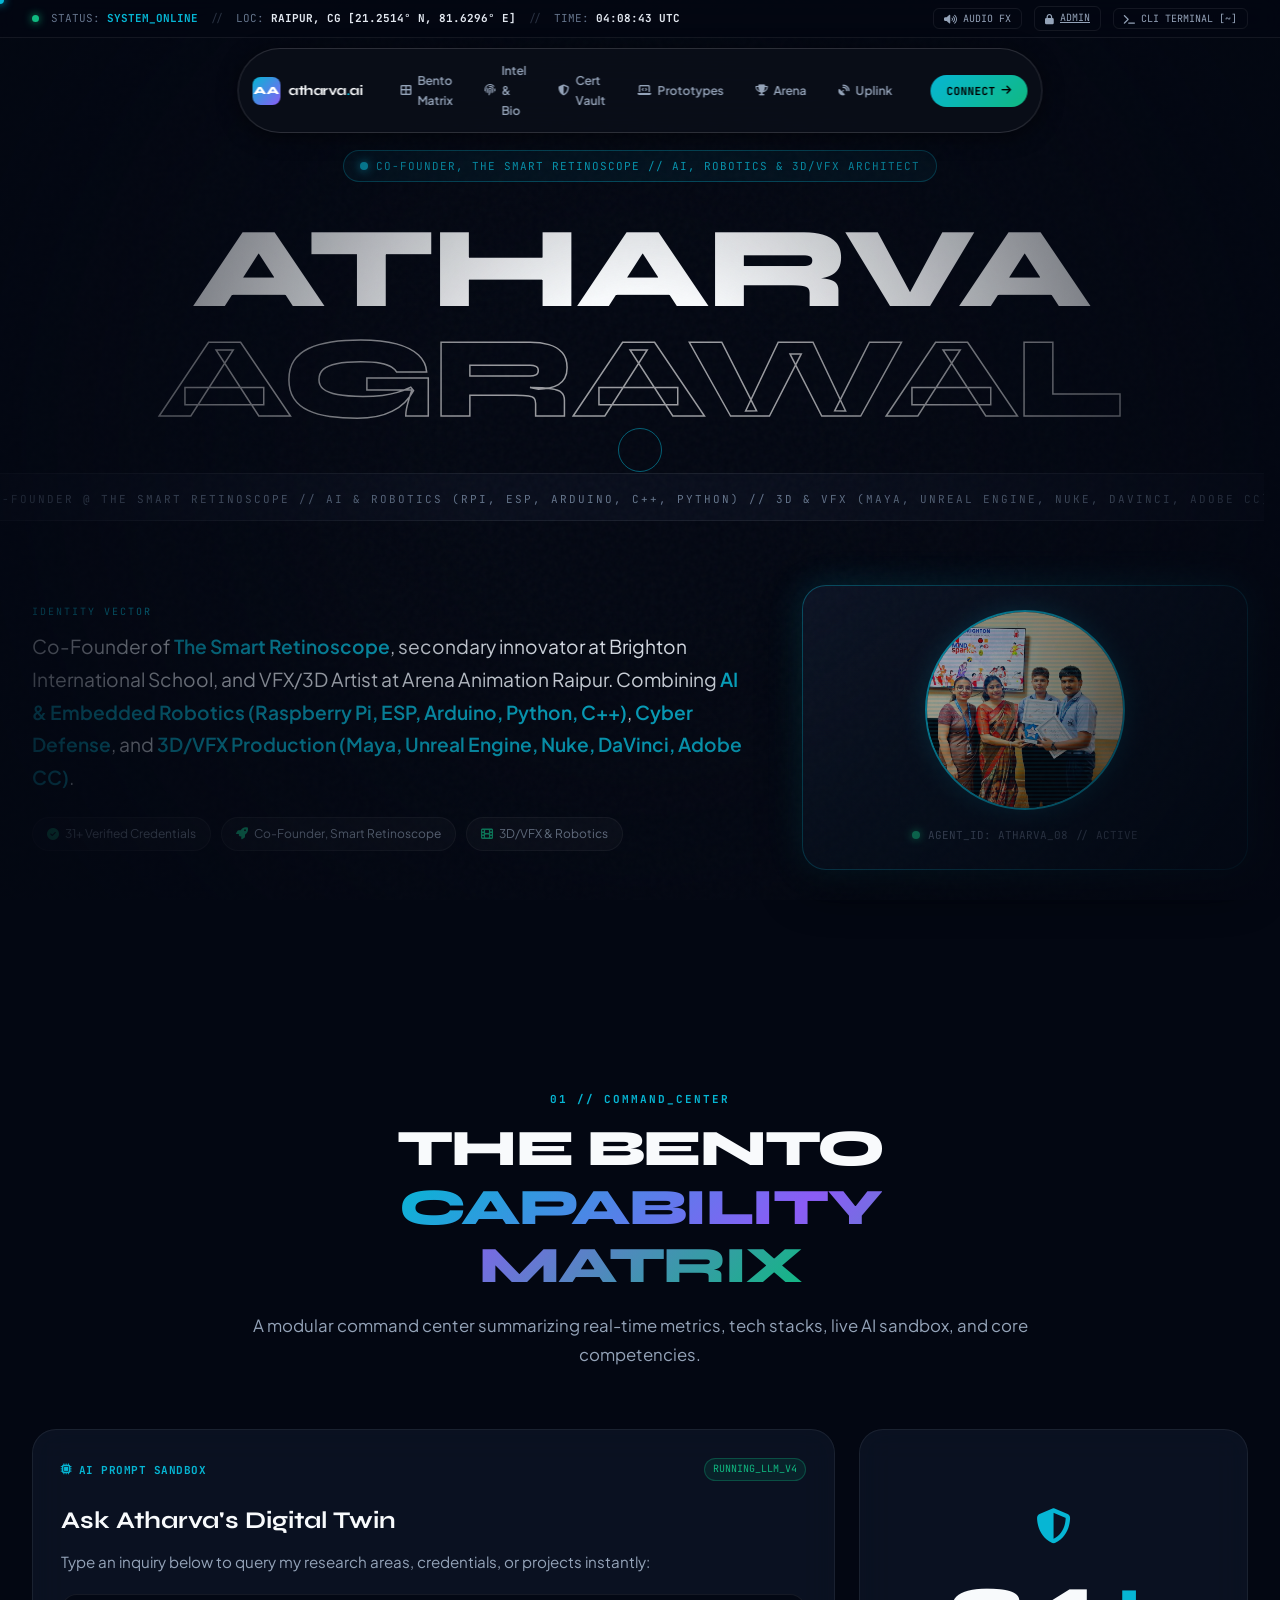
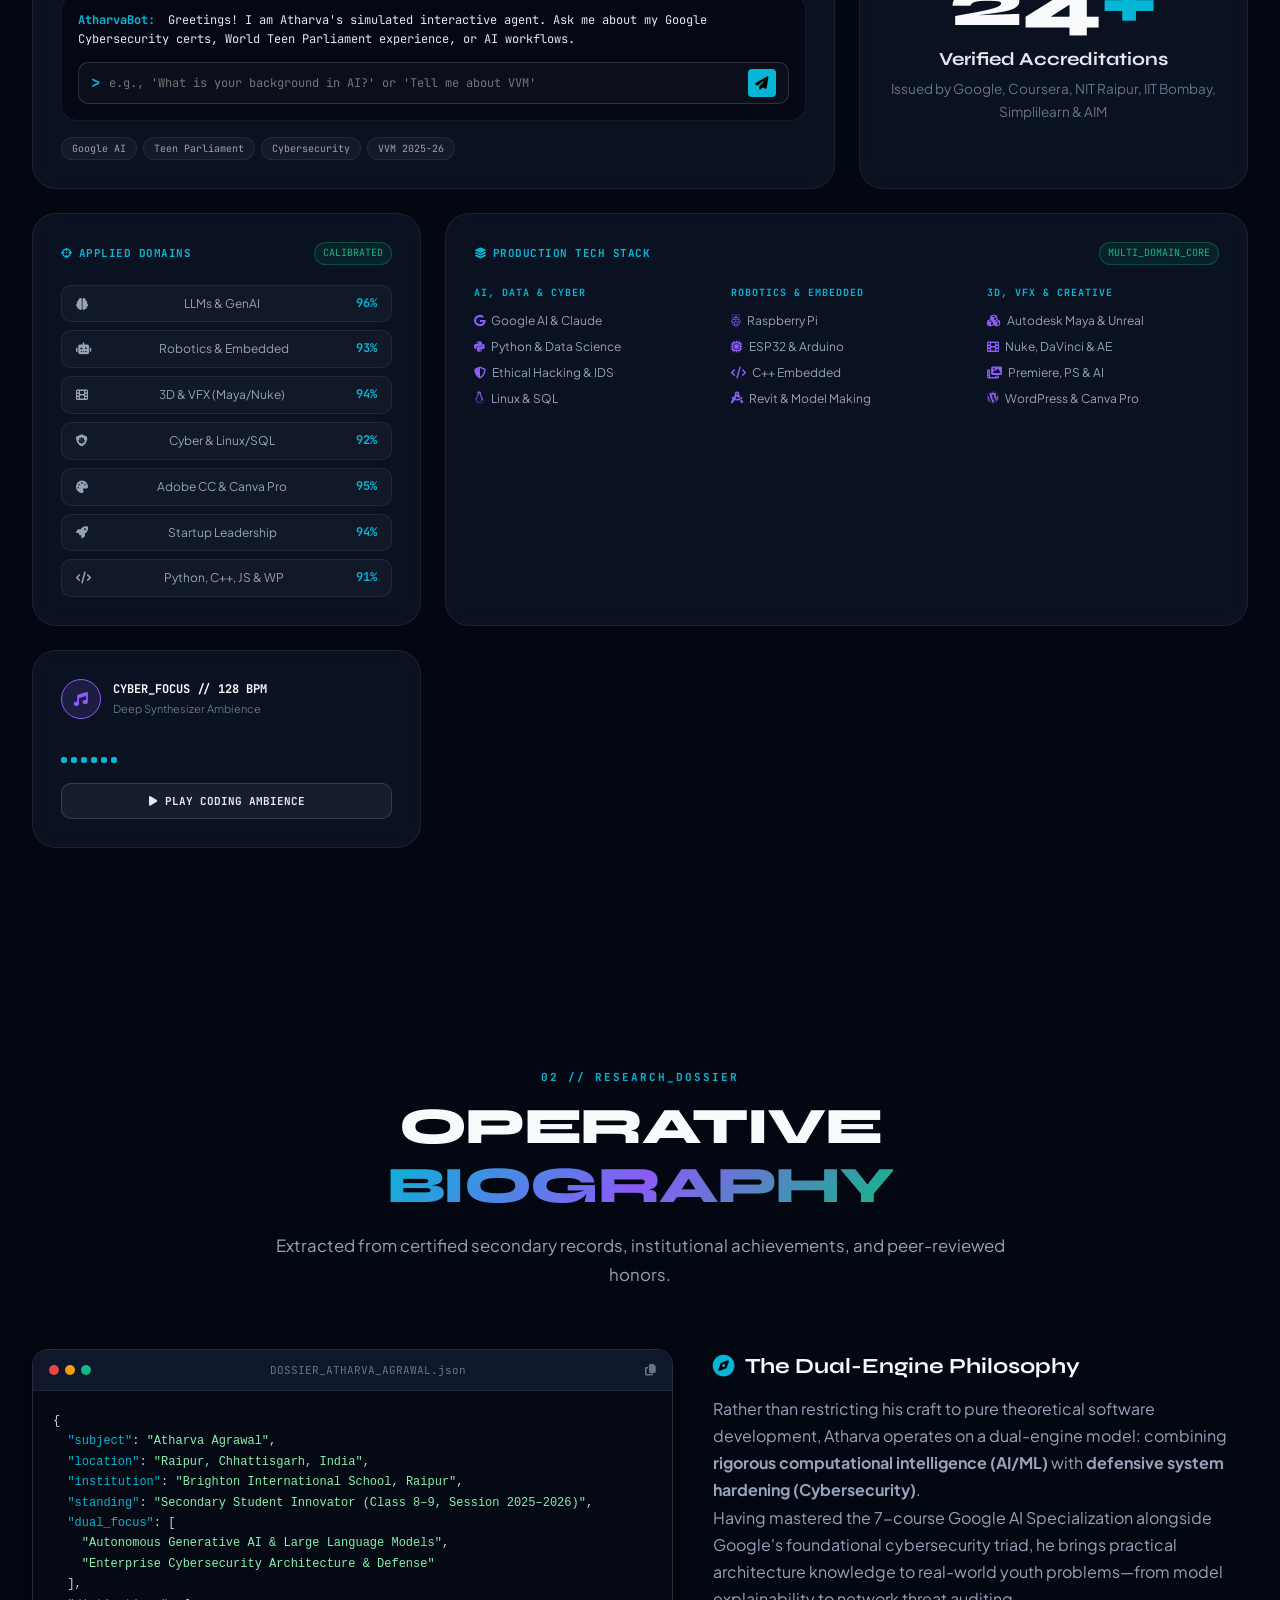
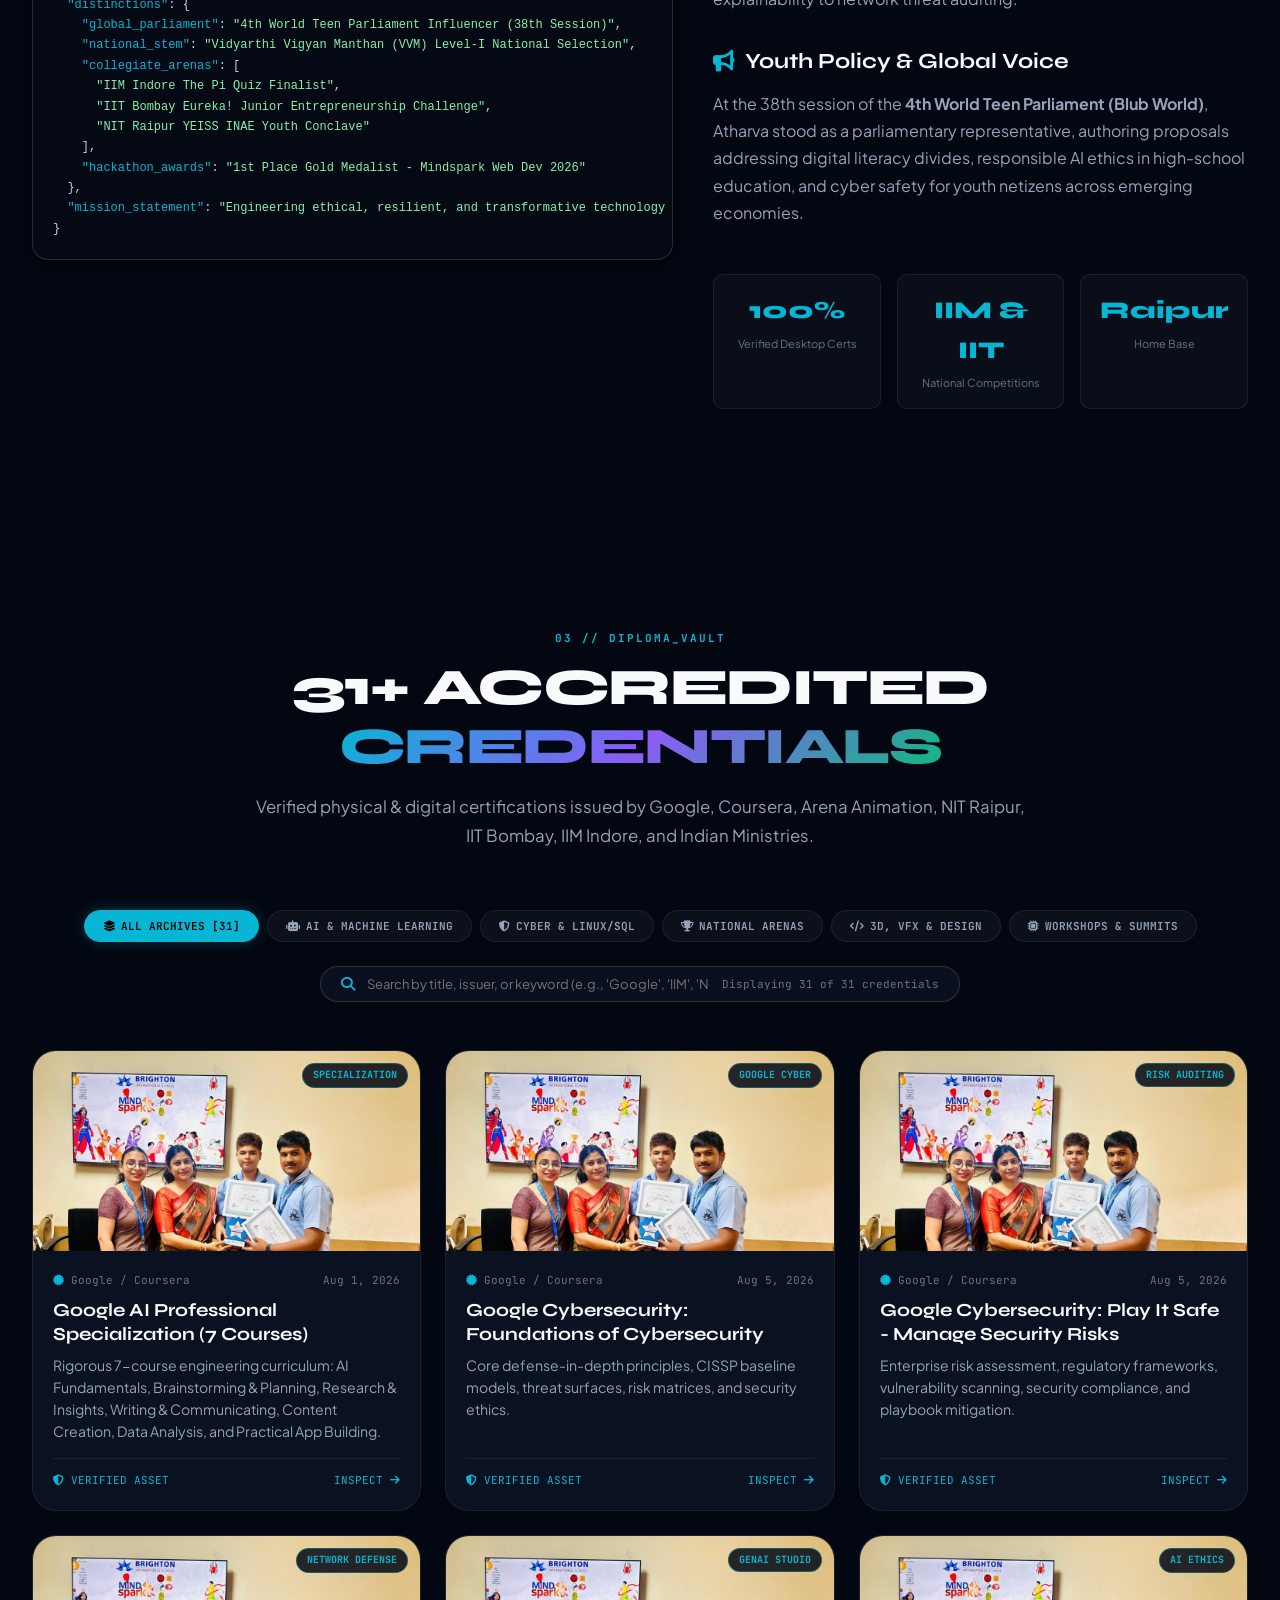
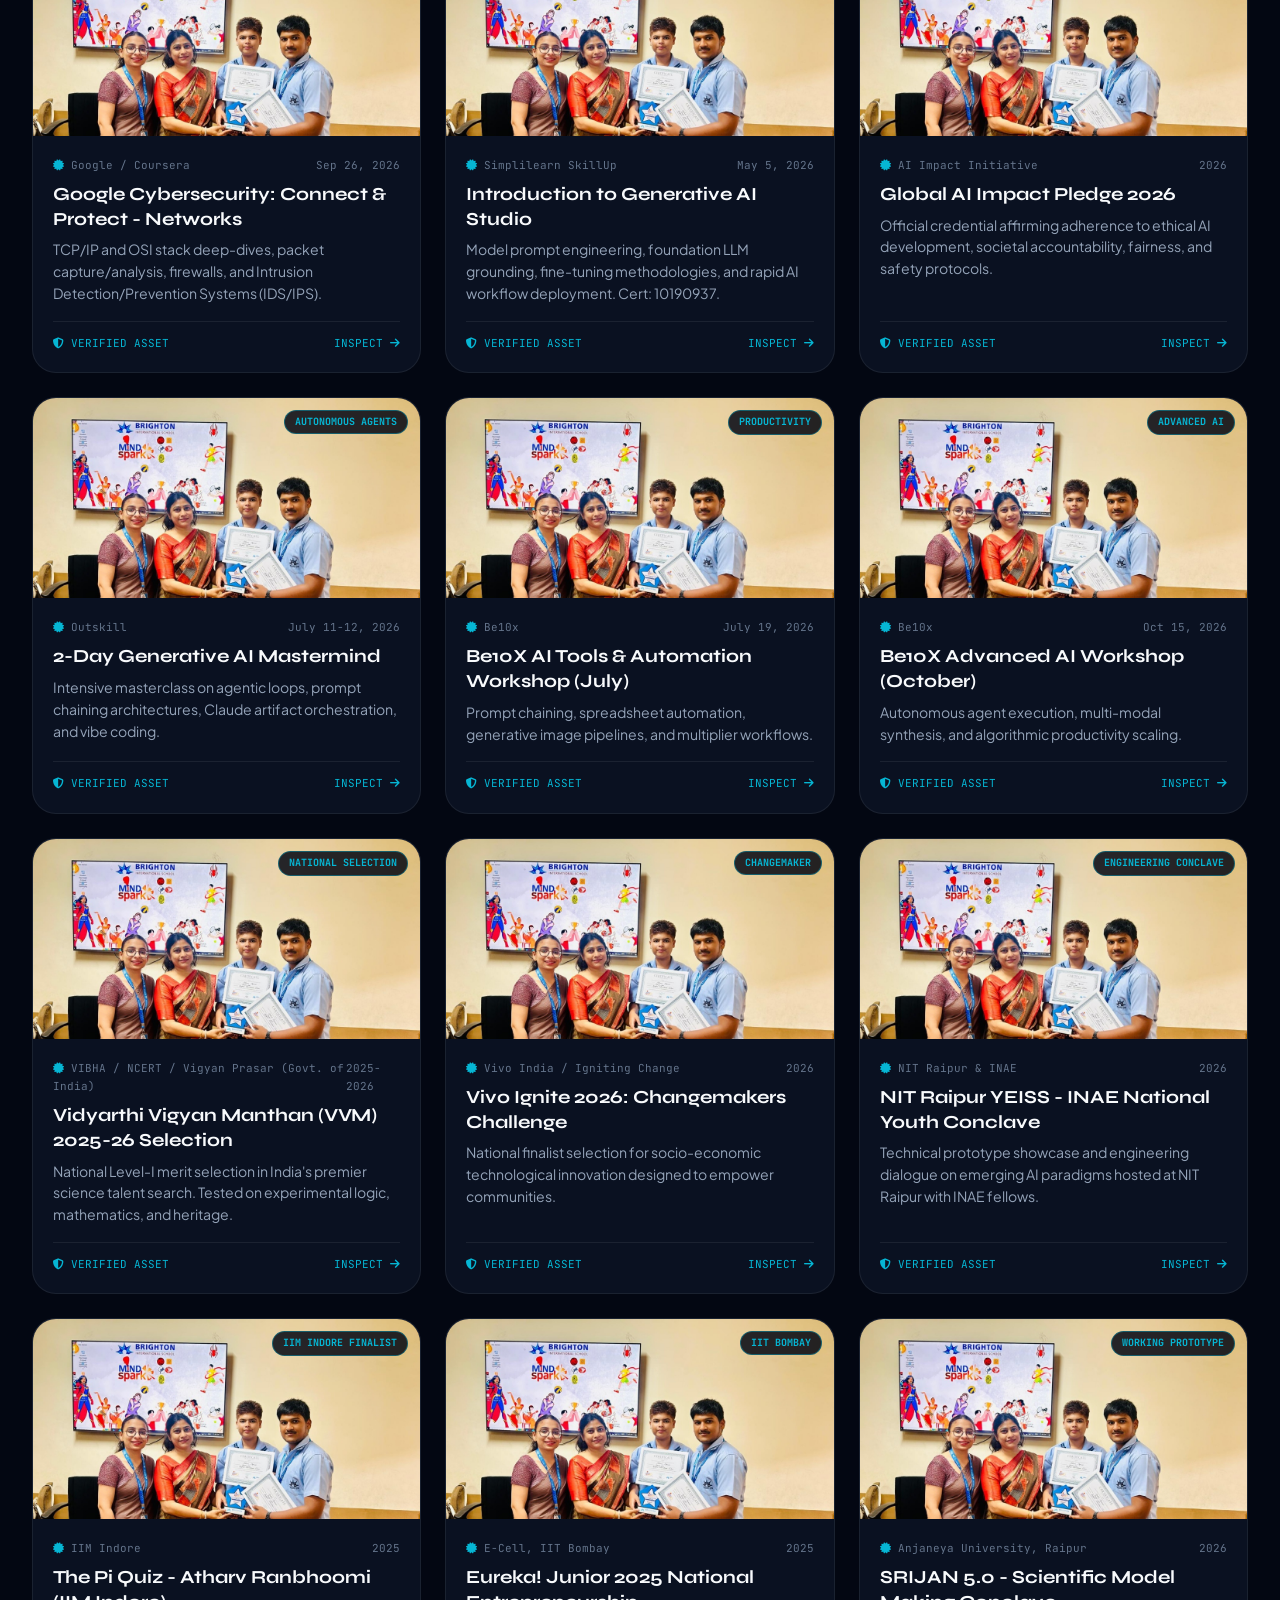
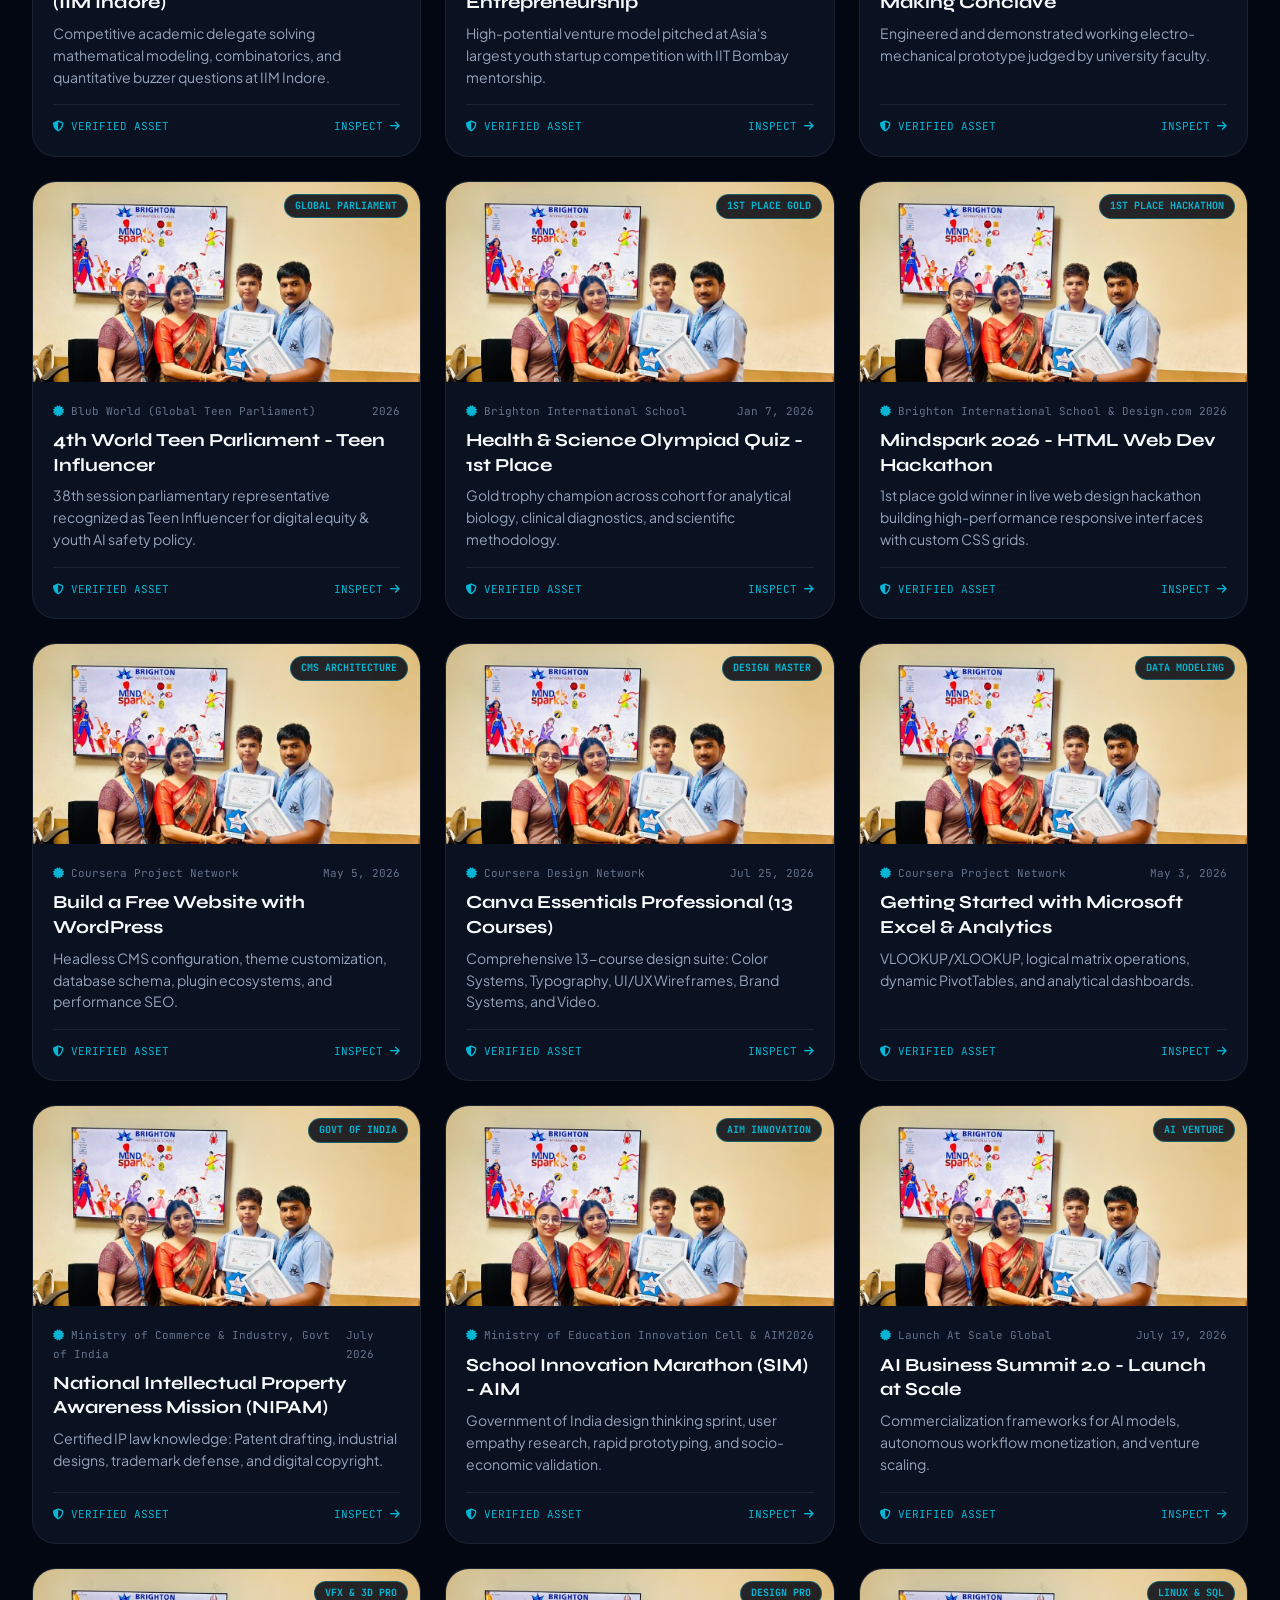
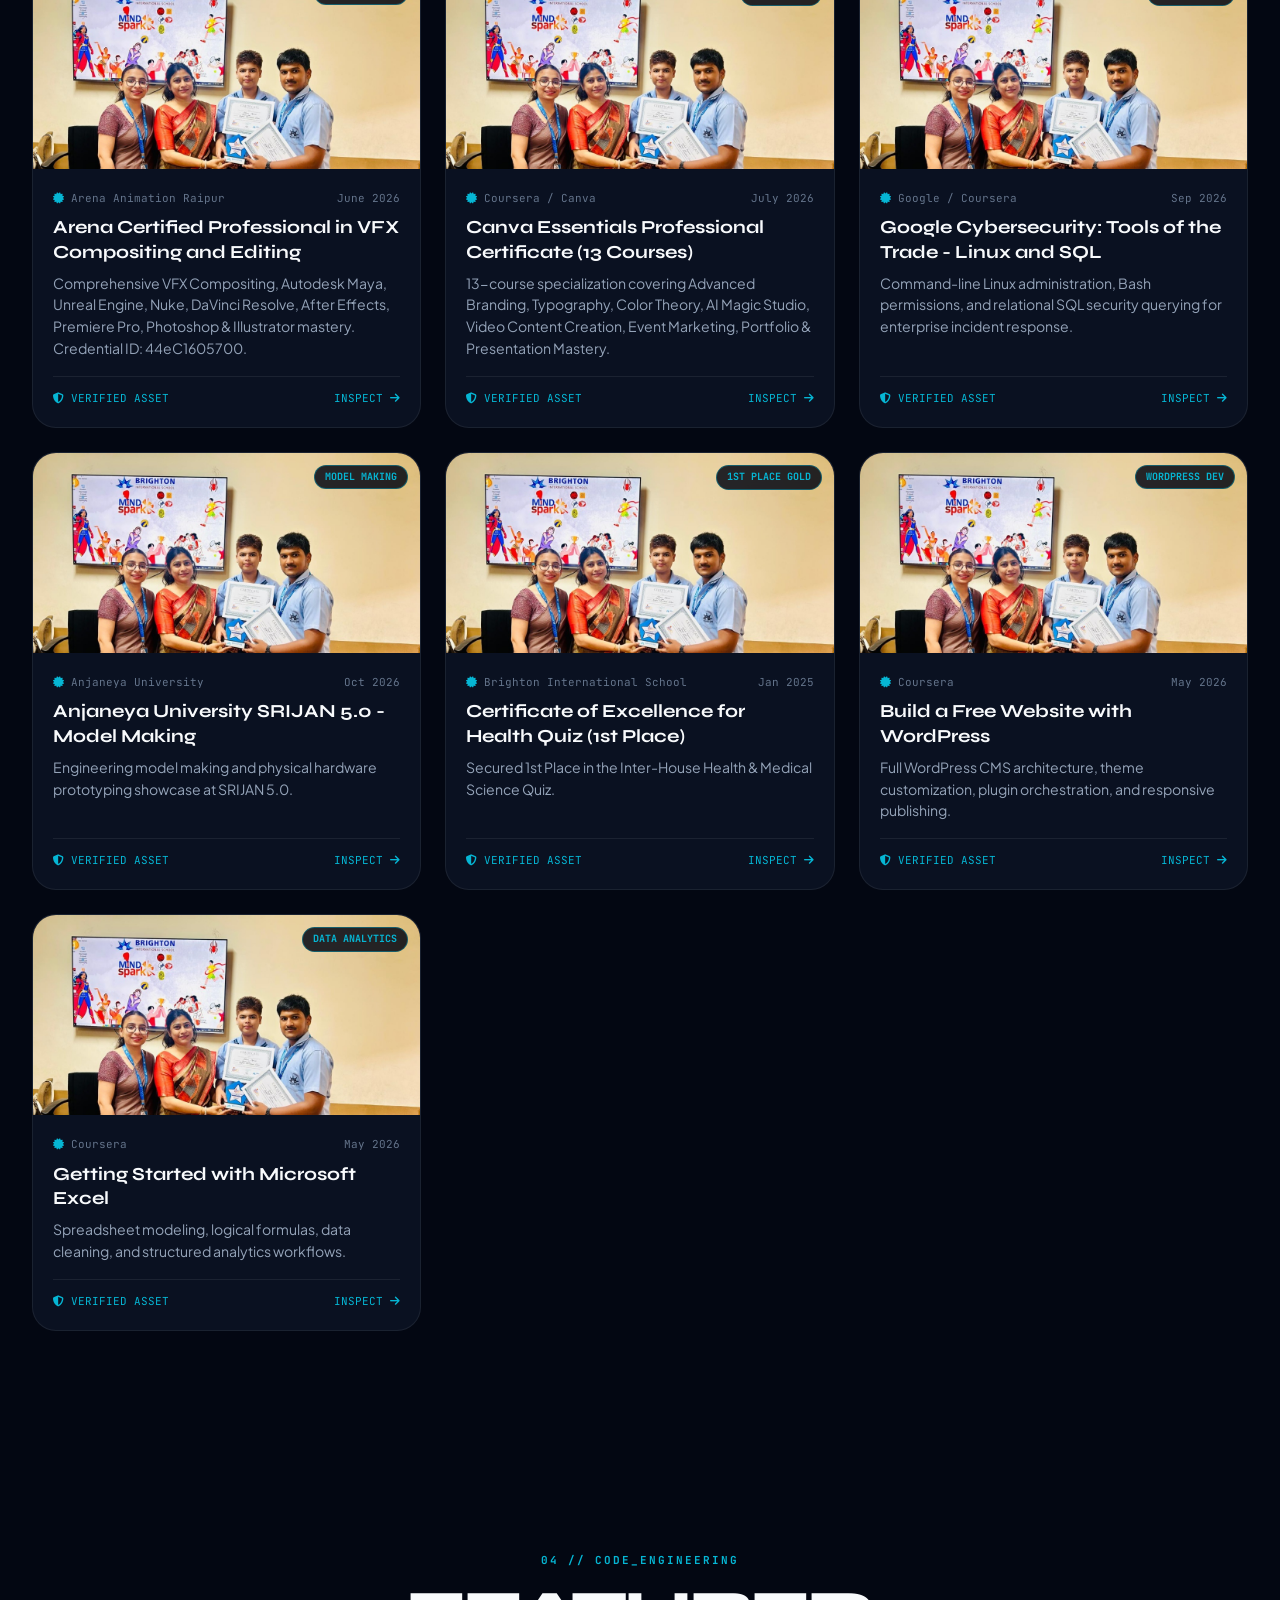
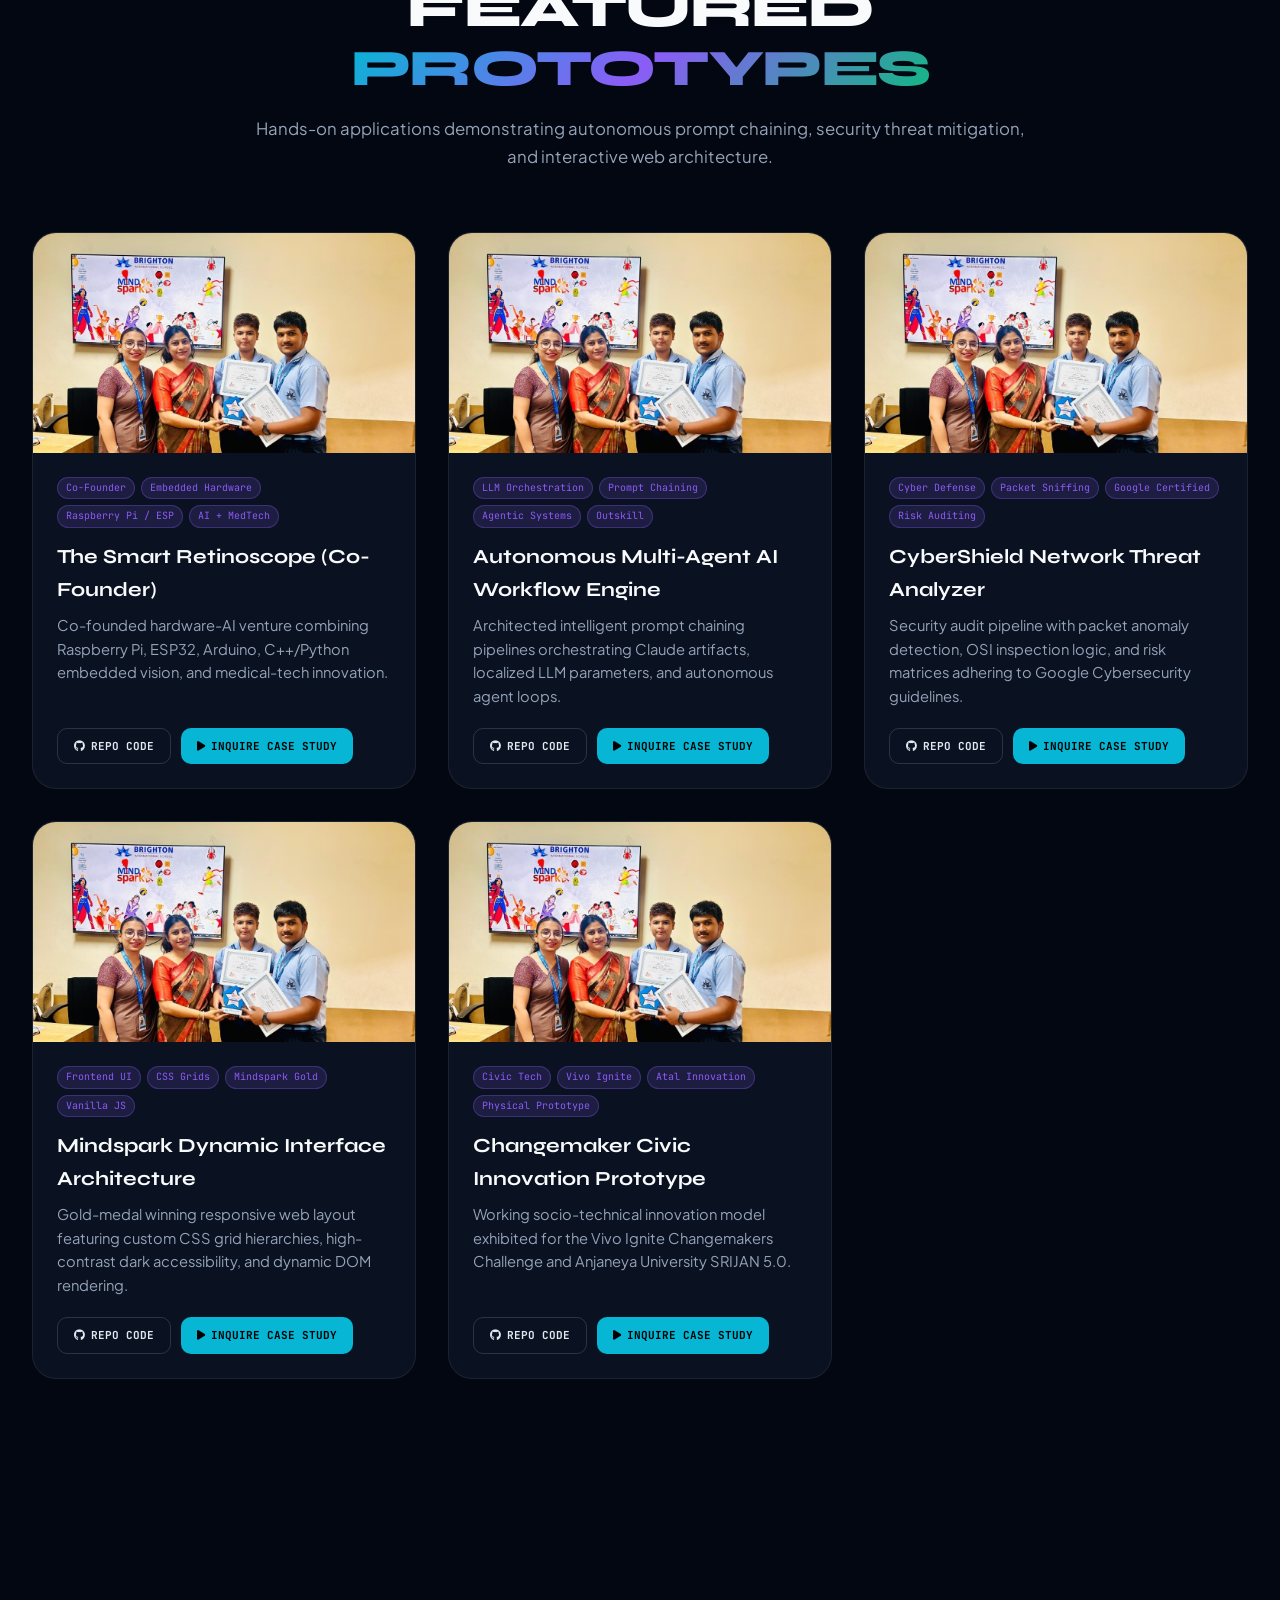
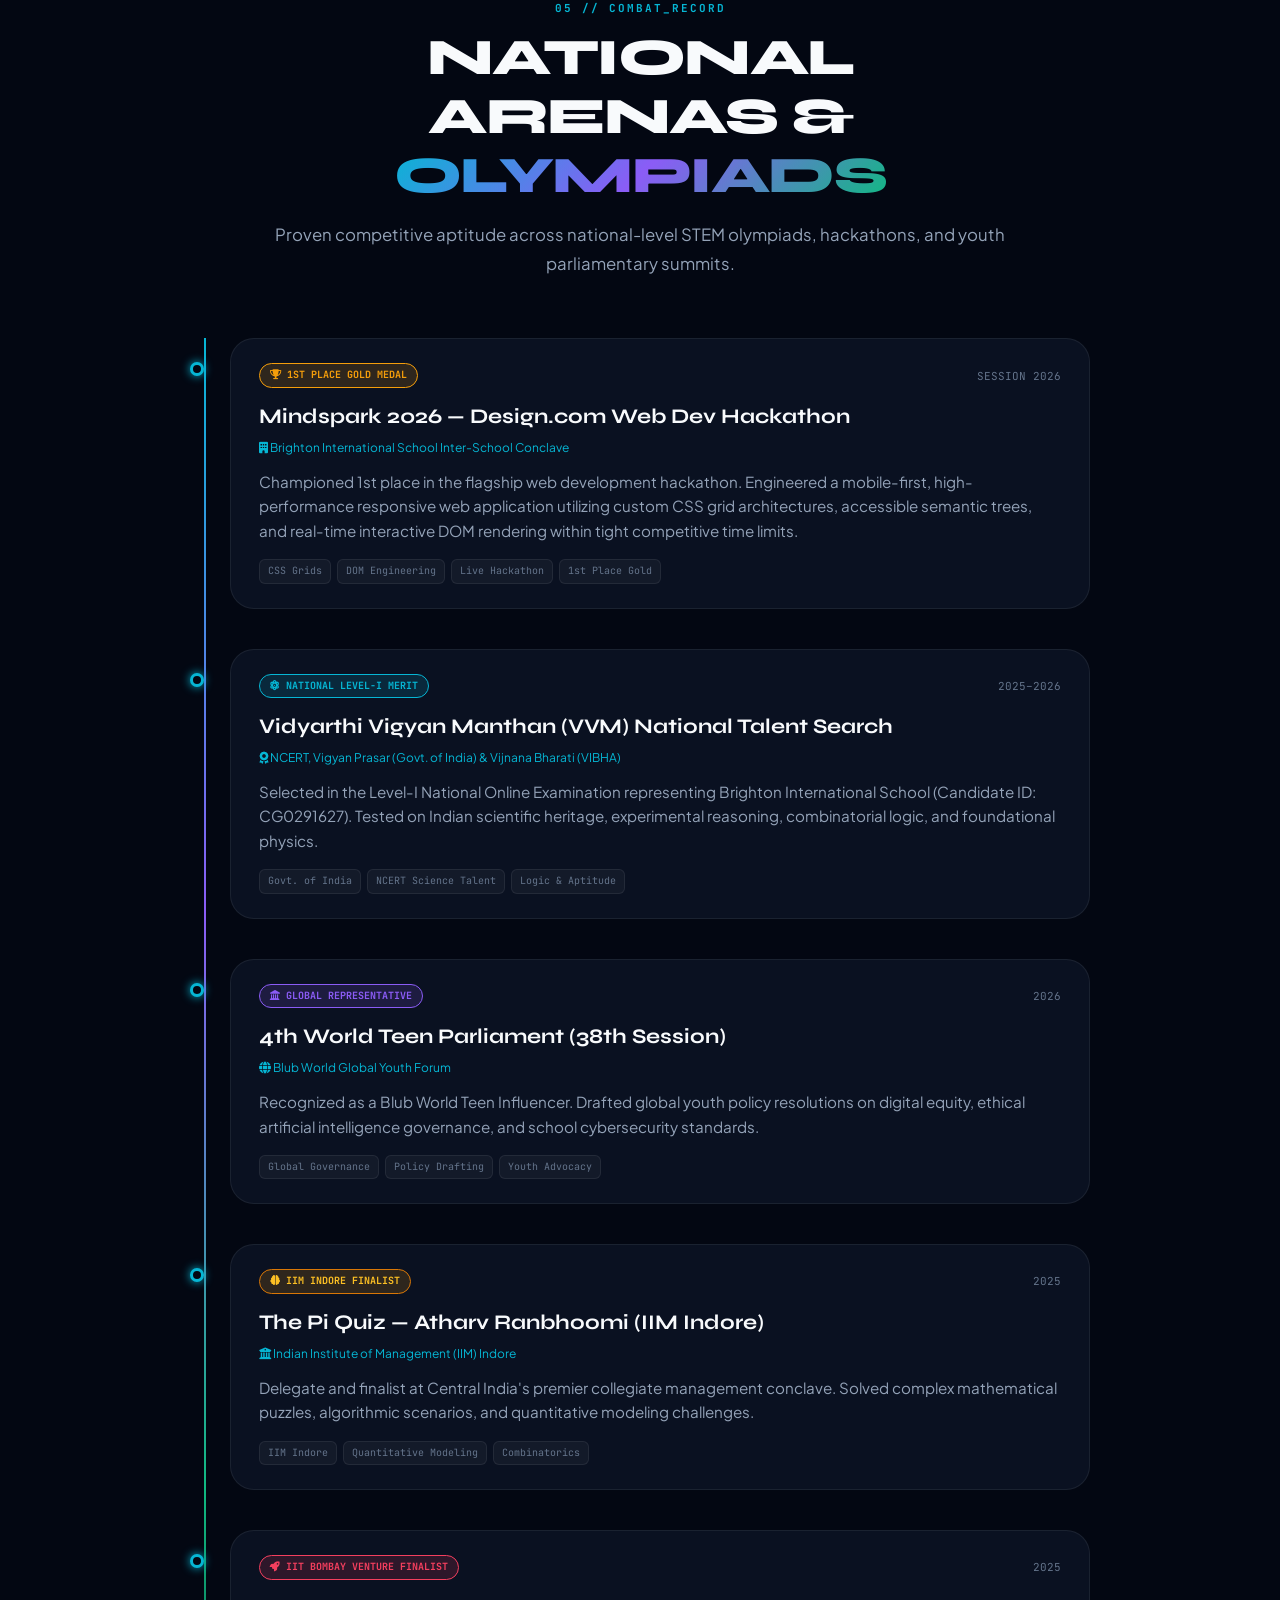
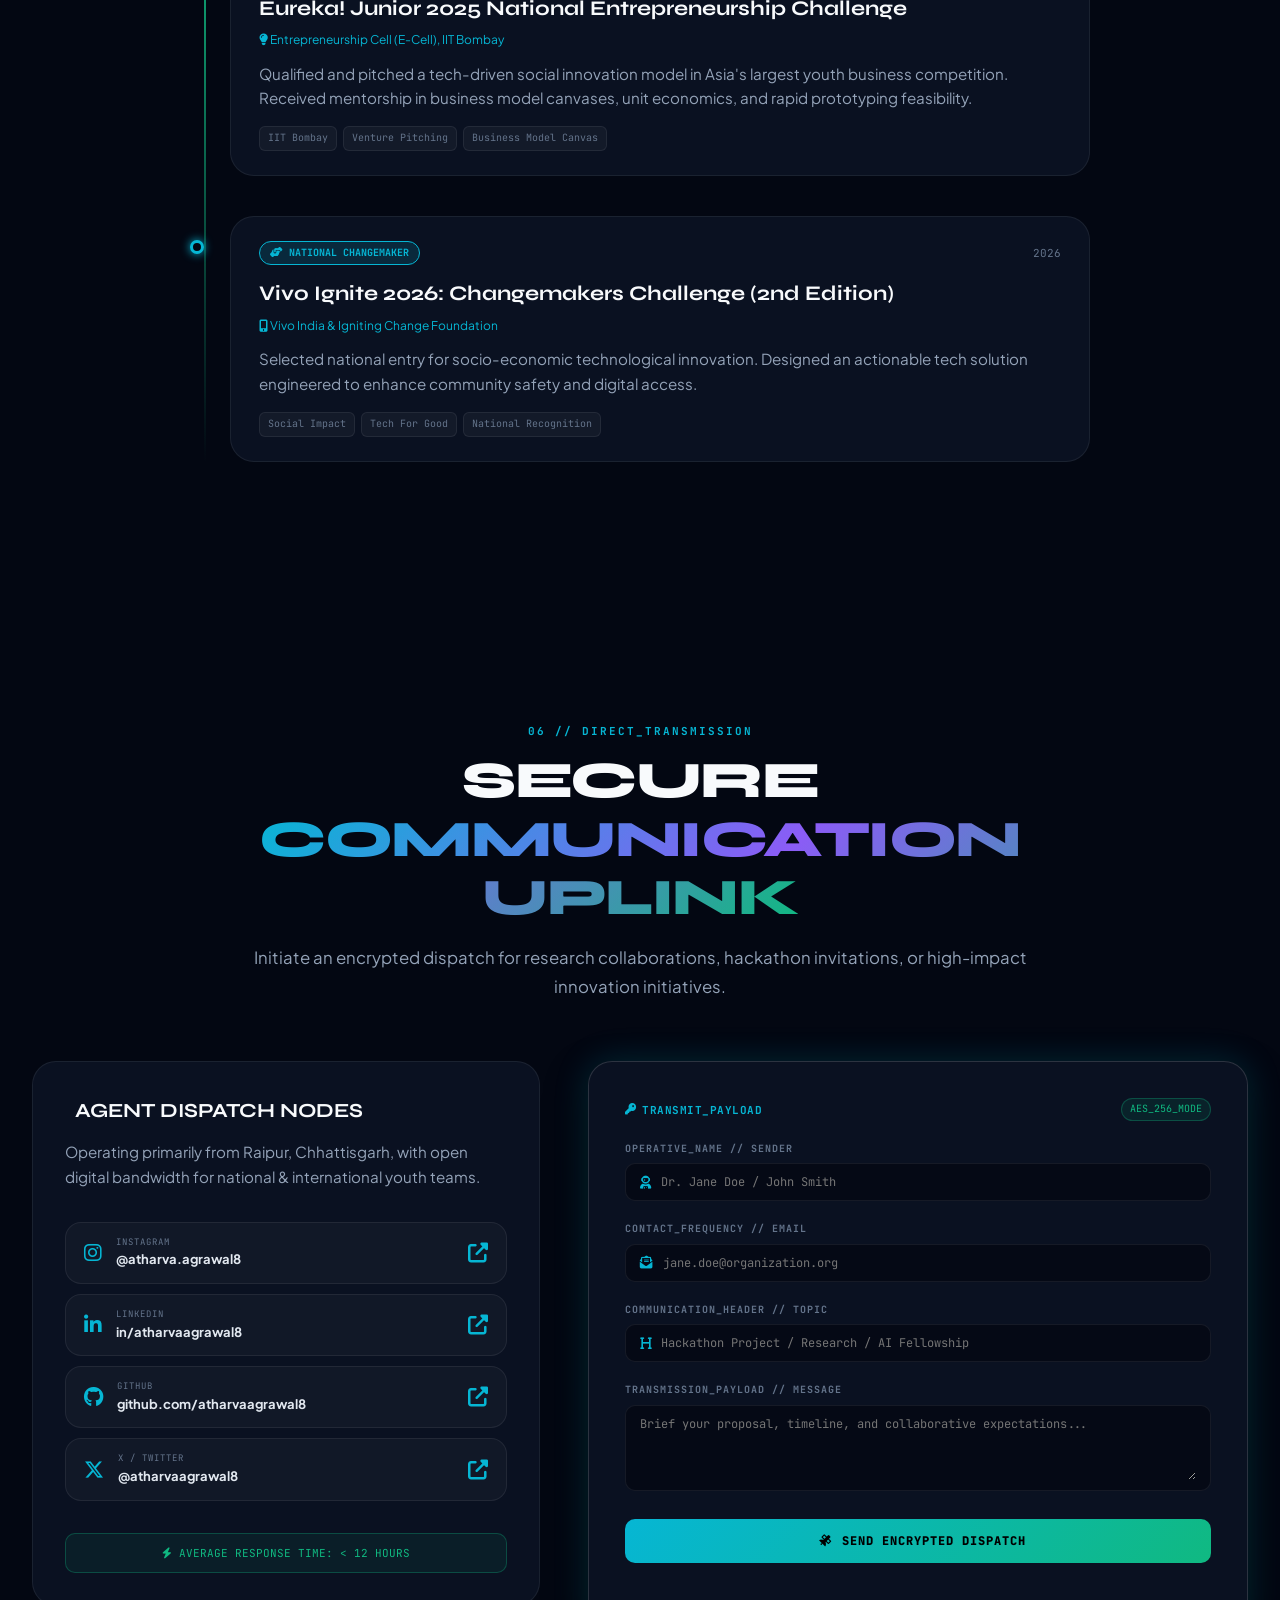
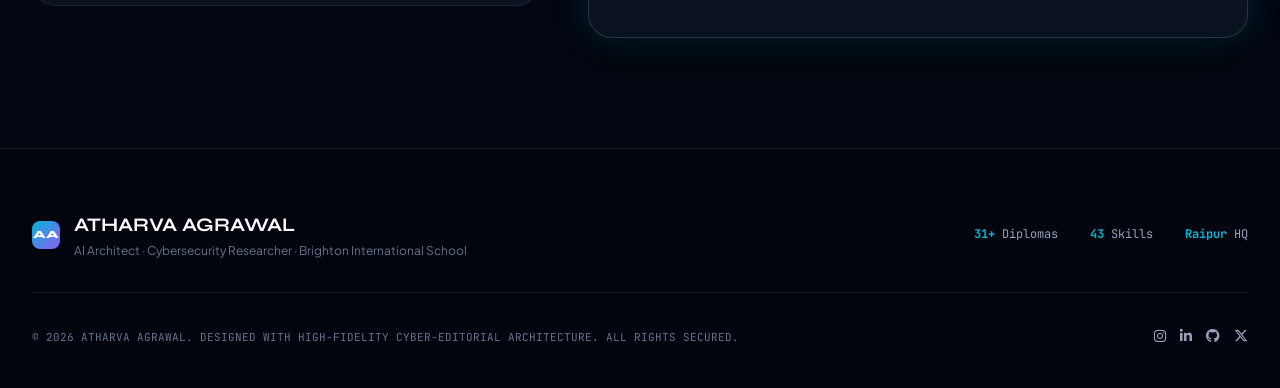
==== commit 50c95ad2: "Sync full LinkedIn (Smart Retinoscope, Robotics, Arena 3D/VFX, 43 skills, 31+ certs) & Instagram" ====
--- a/index.html
+++ b/index.html
@@ -86,7 +86,7 @@
             <div class="hero-container">
                 <div class="hero-header-badge">
                     <div class="radar-ping"></div>
-                    <span>NEXT-GEN AUTONOMOUS INNOVATOR & STUDENT RESEARCHER</span>
+                    <span>CO-FOUNDER, THE SMART RETINOSCOPE // AI, ROBOTICS & 3D/VFX ARCHITECT</span>
                 </div>
 
                 <div class="hero-typography-stage">
@@ -98,8 +98,8 @@
 
                 <div class="hero-marquee-ticker">
                     <div class="marquee-track">
-                        <span>AI ARCHITECT // GOOGLE CYBERSECURITY CERTIFIED // 4TH WORLD TEEN PARLIAMENT INFLUENCER // IIT BOMBAY EUREKA! JR // IIM INDORE PI QUIZ // VVM NATIONAL LEVEL-I // BRIGHTON INTERNATIONAL SCHOOL // FULL-STACK WEB ENGINEER // ETHICAL AI RESEARCH //</span>
-                        <span>AI ARCHITECT // GOOGLE CYBERSECURITY CERTIFIED // 4TH WORLD TEEN PARLIAMENT INFLUENCER // IIT BOMBAY EUREKA! JR // IIM INDORE PI QUIZ // VVM NATIONAL LEVEL-I // BRIGHTON INTERNATIONAL SCHOOL // FULL-STACK WEB ENGINEER // ETHICAL AI RESEARCH //</span>
+                        <span>CO-FOUNDER @ THE SMART RETINOSCOPE // AI & ROBOTICS (RPI, ESP, ARDUINO, C++, PYTHON) // 3D & VFX (MAYA, UNREAL ENGINE, NUKE, DAVINCI, ADOBE CC) // GOOGLE CYBERSECURITY & AI // 4TH WORLD TEEN PARLIAMENT MP // IIT BOMBAY EUREKA! JR // IIM INDORE PI QUIZ // VVM NATIONAL LEVEL-I //</span>
+                        <span>CO-FOUNDER @ THE SMART RETINOSCOPE // AI & ROBOTICS (RPI, ESP, ARDUINO, C++, PYTHON) // 3D & VFX (MAYA, UNREAL ENGINE, NUKE, DAVINCI, ADOBE CC) // GOOGLE CYBERSECURITY & AI // 4TH WORLD TEEN PARLIAMENT MP // IIT BOMBAY EUREKA! JR // IIM INDORE PI QUIZ // VVM NATIONAL LEVEL-I //</span>
                     </div>
                 </div>
 
@@ -108,12 +108,12 @@
                     <div class="hero-manifesto">
                         <div class="manifesto-tag">IDENTITY VECTOR</div>
                         <p>
-                            Secondary student innovator exploring the synthesis of <strong>Large Language Model architectures</strong>, <strong>enterprise cybersecurity resilience</strong>, and <strong>humanitarian technological policy</strong>. Operating out of Brighton International School, Raipur.
+                            Co-Founder of <strong>The Smart Retinoscope</strong>, secondary innovator at Brighton International School, and VFX/3D Artist at Arena Animation Raipur. Combining <strong>AI &amp; Embedded Robotics (Raspberry Pi, ESP, Arduino, Python, C++)</strong>, <strong>Cyber Defense</strong>, and <strong>3D/VFX Production (Maya, Unreal Engine, Nuke, DaVinci, Adobe CC)</strong>.
                         </p>
                         <div class="manifesto-badges">
-                            <span class="m-badge"><i class="fas fa-check-circle"></i> 24+ Accredited Diplomas</span>
-                            <span class="m-badge"><i class="fas fa-award"></i> 11+ National Podiums</span>
-                            <span class="m-badge"><i class="fas fa-code-branch"></i> Level-I NCERT VVM Selection</span>
+                            <span class="m-badge"><i class="fas fa-check-circle"></i> 31+ Verified Credentials</span>
+                            <span class="m-badge"><i class="fas fa-rocket"></i> Co-Founder, Smart Retinoscope</span>
+                            <span class="m-badge"><i class="fas fa-film"></i> 3D/VFX &amp; Robotics</span>
                         </div>
                     </div>
 
@@ -190,13 +190,13 @@
                             <span class="chip-status">CALIBRATED</span>
                         </div>
                         <div class="skill-tags-cloud">
-                            <span class="skill-pill" data-score="95"><i class="fas fa-brain"></i> LLMs & GenAI <strong>95%</strong></span>
-                            <span class="skill-pill" data-score="90"><i class="fas fa-network-wired"></i> Network Security <strong>90%</strong></span>
-                            <span class="skill-pill" data-score="92"><i class="fas fa-shield-virus"></i> Threat Defense <strong>92%</strong></span>
-                            <span class="skill-pill" data-score="88"><i class="fas fa-code"></i> Full-Stack JS <strong>88%</strong></span>
-                            <span class="skill-pill" data-score="94"><i class="fas fa-palette"></i> UI/UX Design <strong>94%</strong></span>
-                            <span class="skill-pill" data-score="85"><i class="fas fa-chart-line"></i> Data Analytics <strong>85%</strong></span>
-                            <span class="skill-pill" data-score="91"><i class="fas fa-microphone-alt"></i> Youth Diplomacy <strong>91%</strong></span>
+                            <span class="skill-pill" data-score="96"><i class="fas fa-brain"></i> LLMs & GenAI <strong>96%</strong></span>
+                            <span class="skill-pill" data-score="93"><i class="fas fa-robot"></i> Robotics & Embedded <strong>93%</strong></span>
+                            <span class="skill-pill" data-score="94"><i class="fas fa-film"></i> 3D & VFX (Maya/Nuke) <strong>94%</strong></span>
+                            <span class="skill-pill" data-score="92"><i class="fas fa-shield-virus"></i> Cyber & Linux/SQL <strong>92%</strong></span>
+                            <span class="skill-pill" data-score="95"><i class="fas fa-palette"></i> Adobe CC & Canva Pro <strong>95%</strong></span>
+                            <span class="skill-pill" data-score="94"><i class="fas fa-rocket"></i> Startup Leadership <strong>94%</strong></span>
+                            <span class="skill-pill" data-score="91"><i class="fas fa-code"></i> Python, C++, JS & WP <strong>91%</strong></span>
                         </div>
                     </div>
 
@@ -205,34 +205,34 @@
                         <div class="card-glow"></div>
                         <div class="card-topline">
                             <div class="tag-chip"><i class="fas fa-layer-group"></i> PRODUCTION TECH STACK</div>
-                            <span class="chip-status">MODERN_DEV_OPS</span>
+                            <span class="chip-status">MULTI_DOMAIN_CORE</span>
                         </div>
                         <div class="stack-grid">
                             <div class="stack-group">
-                                <span class="group-label">ARTIFICIAL INTELLIGENCE</span>
+                                <span class="group-label">AI, DATA &amp; CYBER</span>
                                 <div class="group-items">
-                                    <span class="st-item"><i class="fab fa-google"></i> Google GenAI Studio</span>
-                                    <span class="st-item"><i class="fas fa-robot"></i> Prompt Chaining</span>
-                                    <span class="st-item"><i class="fas fa-brain"></i> Claude Artifacts</span>
-                                    <span class="st-item"><i class="fas fa-bolt"></i> Autonomous Agents</span>
+                                    <span class="st-item"><i class="fab fa-google"></i> Google AI &amp; Claude</span>
+                                    <span class="st-item"><i class="fab fa-python"></i> Python &amp; Data Science</span>
+                                    <span class="st-item"><i class="fas fa-shield-alt"></i> Ethical Hacking &amp; IDS</span>
+                                    <span class="st-item"><i class="fab fa-linux"></i> Linux &amp; SQL</span>
                                 </div>
                             </div>
                             <div class="stack-group">
-                                <span class="group-label">DEFENSE & INFRASTRUCTURE</span>
+                                <span class="group-label">ROBOTICS &amp; EMBEDDED</span>
                                 <div class="group-items">
-                                    <span class="st-item"><i class="fas fa-lock"></i> Packet Inspection</span>
-                                    <span class="st-item"><i class="fas fa-shield-alt"></i> IDS/IPS Frameworks</span>
-                                    <span class="st-item"><i class="fas fa-bug"></i> Threat Modeling</span>
-                                    <span class="st-item"><i class="fas fa-server"></i> CISSP Principles</span>
+                                    <span class="st-item"><i class="fab fa-raspberry-pi"></i> Raspberry Pi</span>
+                                    <span class="st-item"><i class="fas fa-microchip"></i> ESP32 &amp; Arduino</span>
+                                    <span class="st-item"><i class="fas fa-code"></i> C++ Embedded</span>
+                                    <span class="st-item"><i class="fas fa-drafting-compass"></i> Revit &amp; Model Making</span>
                                 </div>
                             </div>
                             <div class="stack-group">
-                                <span class="group-label">WEB & USER INTERFACE</span>
+                                <span class="group-label">3D, VFX &amp; CREATIVE</span>
                                 <div class="group-items">
-                                    <span class="st-item"><i class="fab fa-html5"></i> Semantic HTML5/CSS3</span>
-                                    <span class="st-item"><i class="fab fa-js"></i> Modern Vanilla JS</span>
-                                    <span class="st-item"><i class="fab fa-wordpress"></i> WordPress Headless</span>
-                                    <span class="st-item"><i class="fas fa-vector-square"></i> Canva Pro Suite</span>
+                                    <span class="st-item"><i class="fas fa-cubes"></i> Autodesk Maya &amp; Unreal</span>
+                                    <span class="st-item"><i class="fas fa-film"></i> Nuke, DaVinci &amp; AE</span>
+                                    <span class="st-item"><i class="fas fa-photo-video"></i> Premiere, PS &amp; AI</span>
+                                    <span class="st-item"><i class="fab fa-wordpress"></i> WordPress &amp; Canva Pro</span>
                                 </div>
                             </div>
                         </div>
@@ -355,29 +355,29 @@
             <div class="container">
                 <div class="section-title-wrap">
                     <div class="title-meta">03 // DIPLOMA_VAULT</div>
-                    <h2 class="section-heading">24+ ACCREDITED <span class="gradient-span">CREDENTIALS</span></h2>
-                    <p class="section-lead">Verified physical & digital certifications issued by Google, Coursera, NIT Raipur, IIT Bombay, Simplilearn, and Indian Ministries.</p>
+                    <h2 class="section-heading">31+ ACCREDITED <span class="gradient-span">CREDENTIALS</span></h2>
+                    <p class="section-lead">Verified physical &amp; digital certifications issued by Google, Coursera, Arena Animation, NIT Raipur, IIT Bombay, IIM Indore, and Indian Ministries.</p>
                 </div>
 
                 <!-- Vault Category Filter Deck -->
                 <div class="vault-filter-deck">
                     <button class="vault-btn active" data-vault-filter="all">
-                        <i class="fas fa-layer-group"></i> ALL ARCHIVES [24]
+                        <i class="fas fa-layer-group"></i> ALL ARCHIVES [31]
                     </button>
                     <button class="vault-btn" data-vault-filter="ai">
-                        <i class="fas fa-robot"></i> AI & MACHINE LEARNING [7]
+                        <i class="fas fa-robot"></i> AI &amp; MACHINE LEARNING
                     </button>
                     <button class="vault-btn" data-vault-filter="cyber">
-                        <i class="fas fa-shield-alt"></i> CYBER DEFENSE [3]
+                        <i class="fas fa-shield-alt"></i> CYBER &amp; LINUX/SQL
                     </button>
                     <button class="vault-btn" data-vault-filter="competition">
-                        <i class="fas fa-trophy"></i> NATIONAL ARENAS [7]
+                        <i class="fas fa-trophy"></i> NATIONAL ARENAS
                     </button>
                     <button class="vault-btn" data-vault-filter="web">
-                        <i class="fas fa-code"></i> WEB & DESIGN [3]
+                        <i class="fas fa-code"></i> 3D, VFX &amp; DESIGN
                     </button>
                     <button class="vault-btn" data-vault-filter="workshop">
-                        <i class="fas fa-microchip"></i> WORKSHOPS & SUMMITS [4]
+                        <i class="fas fa-microchip"></i> WORKSHOPS &amp; SUMMITS
                     </button>
                 </div>
 
@@ -657,8 +657,8 @@
                         </div>
                     </div>
                     <div class="footer-meta-stats">
-                        <div class="f-stat"><span class="neon">24+</span> Diplomas</div>
-                        <div class="f-stat"><span class="neon">11+</span> Arenas</div>
+                        <div class="f-stat"><span class="neon">31+</span> Diplomas</div>
+                        <div class="f-stat"><span class="neon">43</span> Skills</div>
                         <div class="f-stat"><span class="neon">Raipur</span> HQ</div>
                     </div>
                 </div>
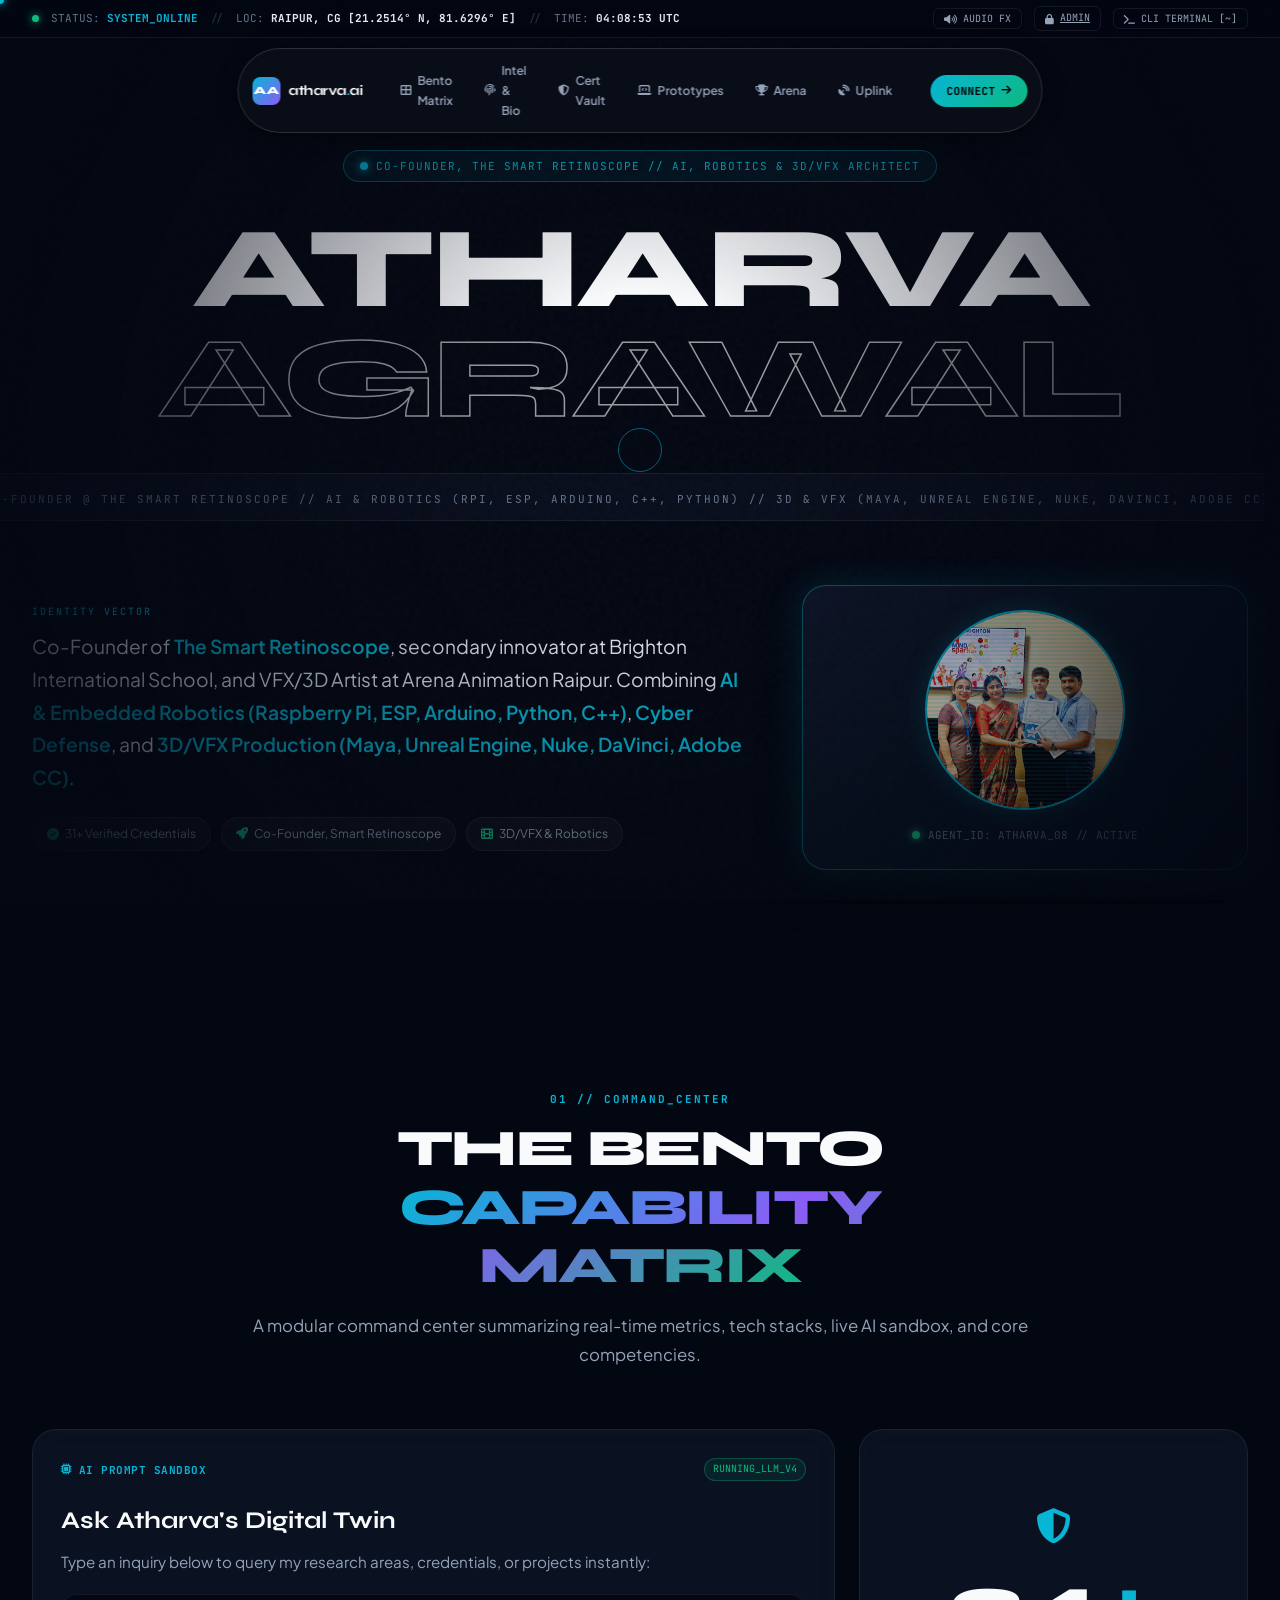
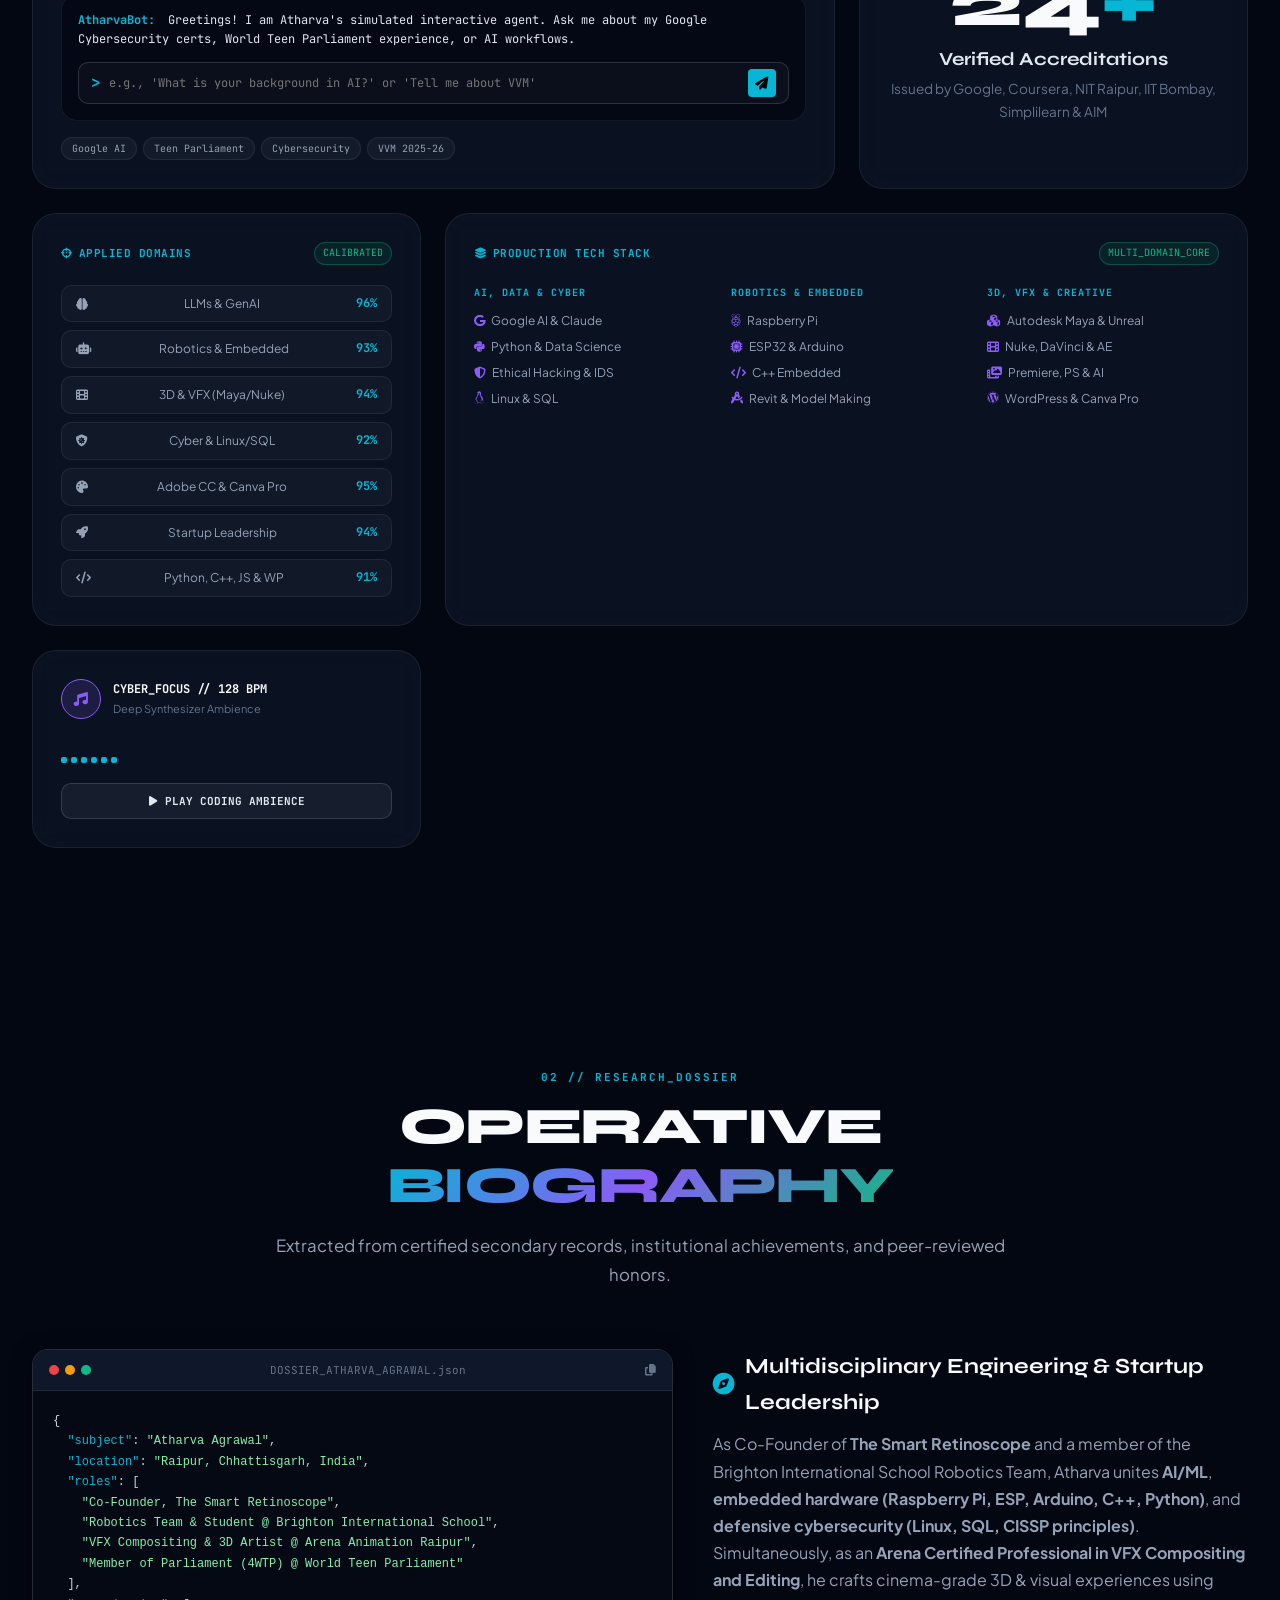
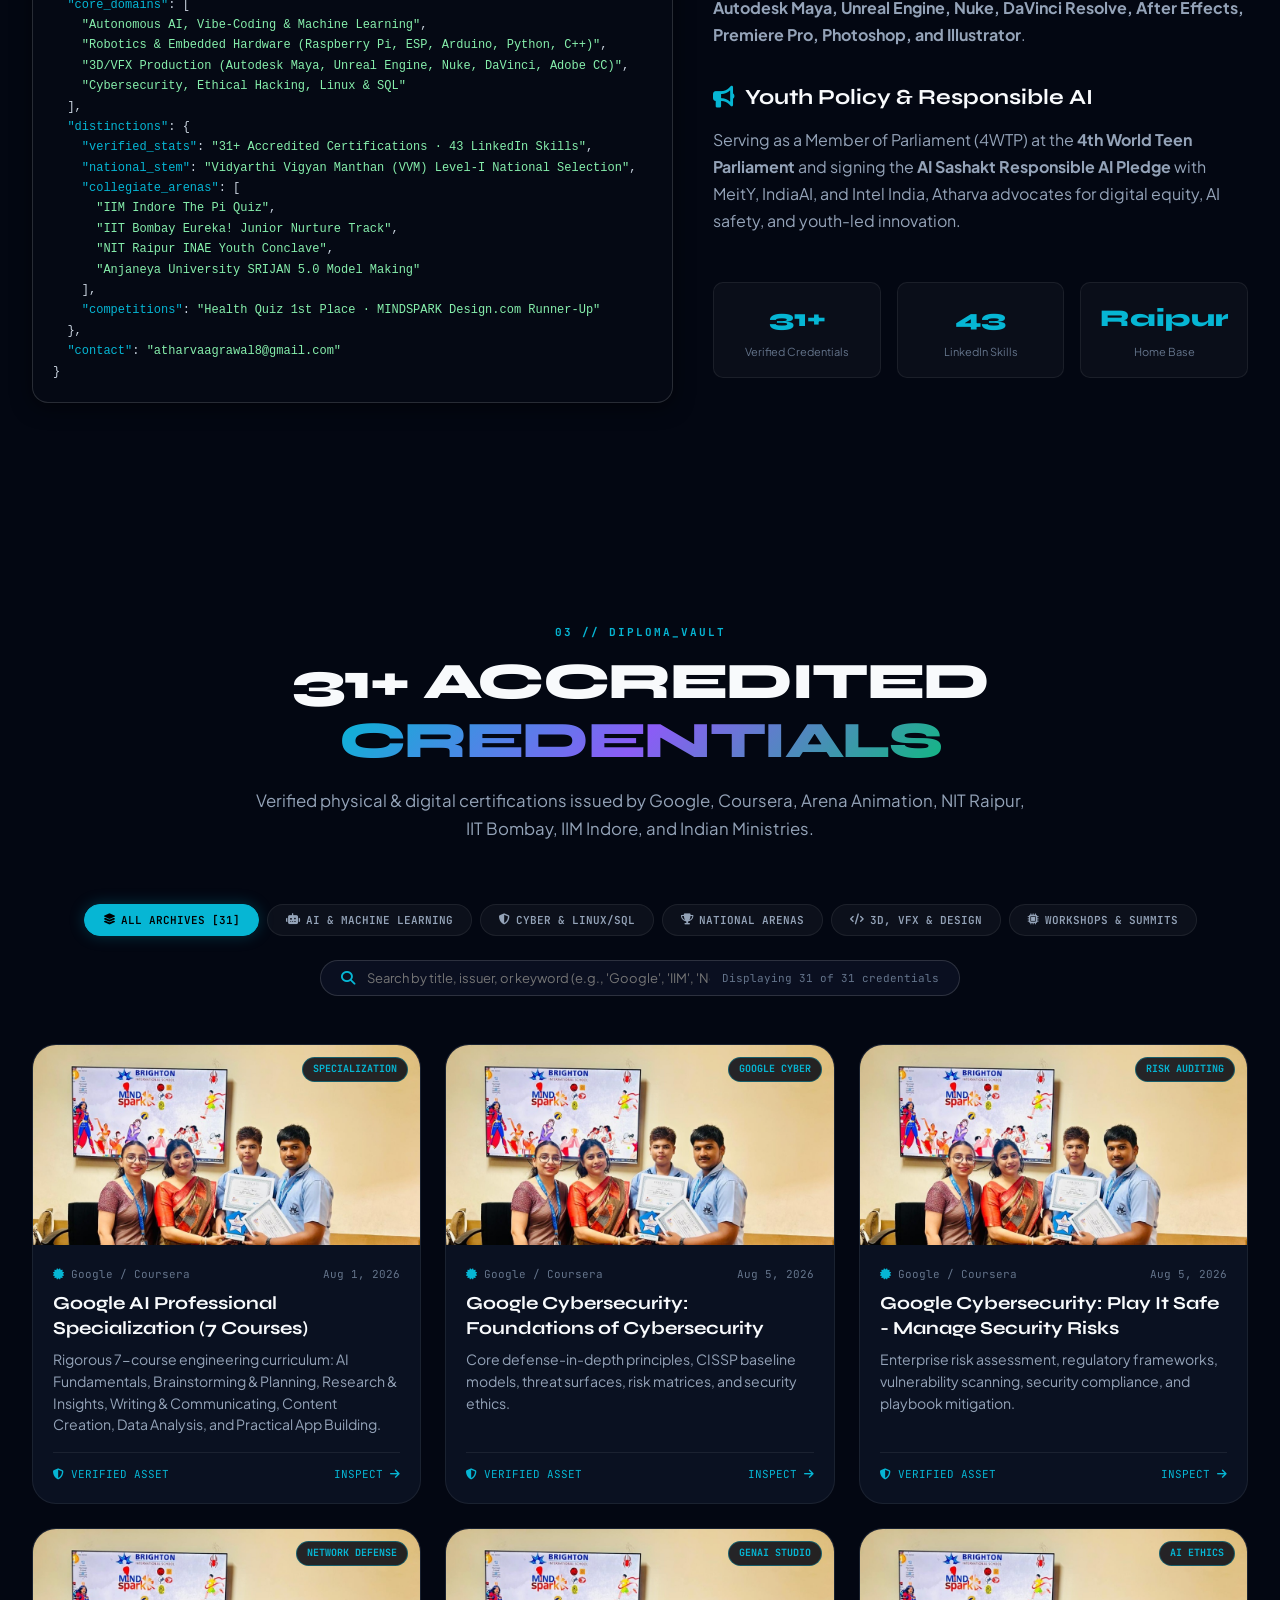
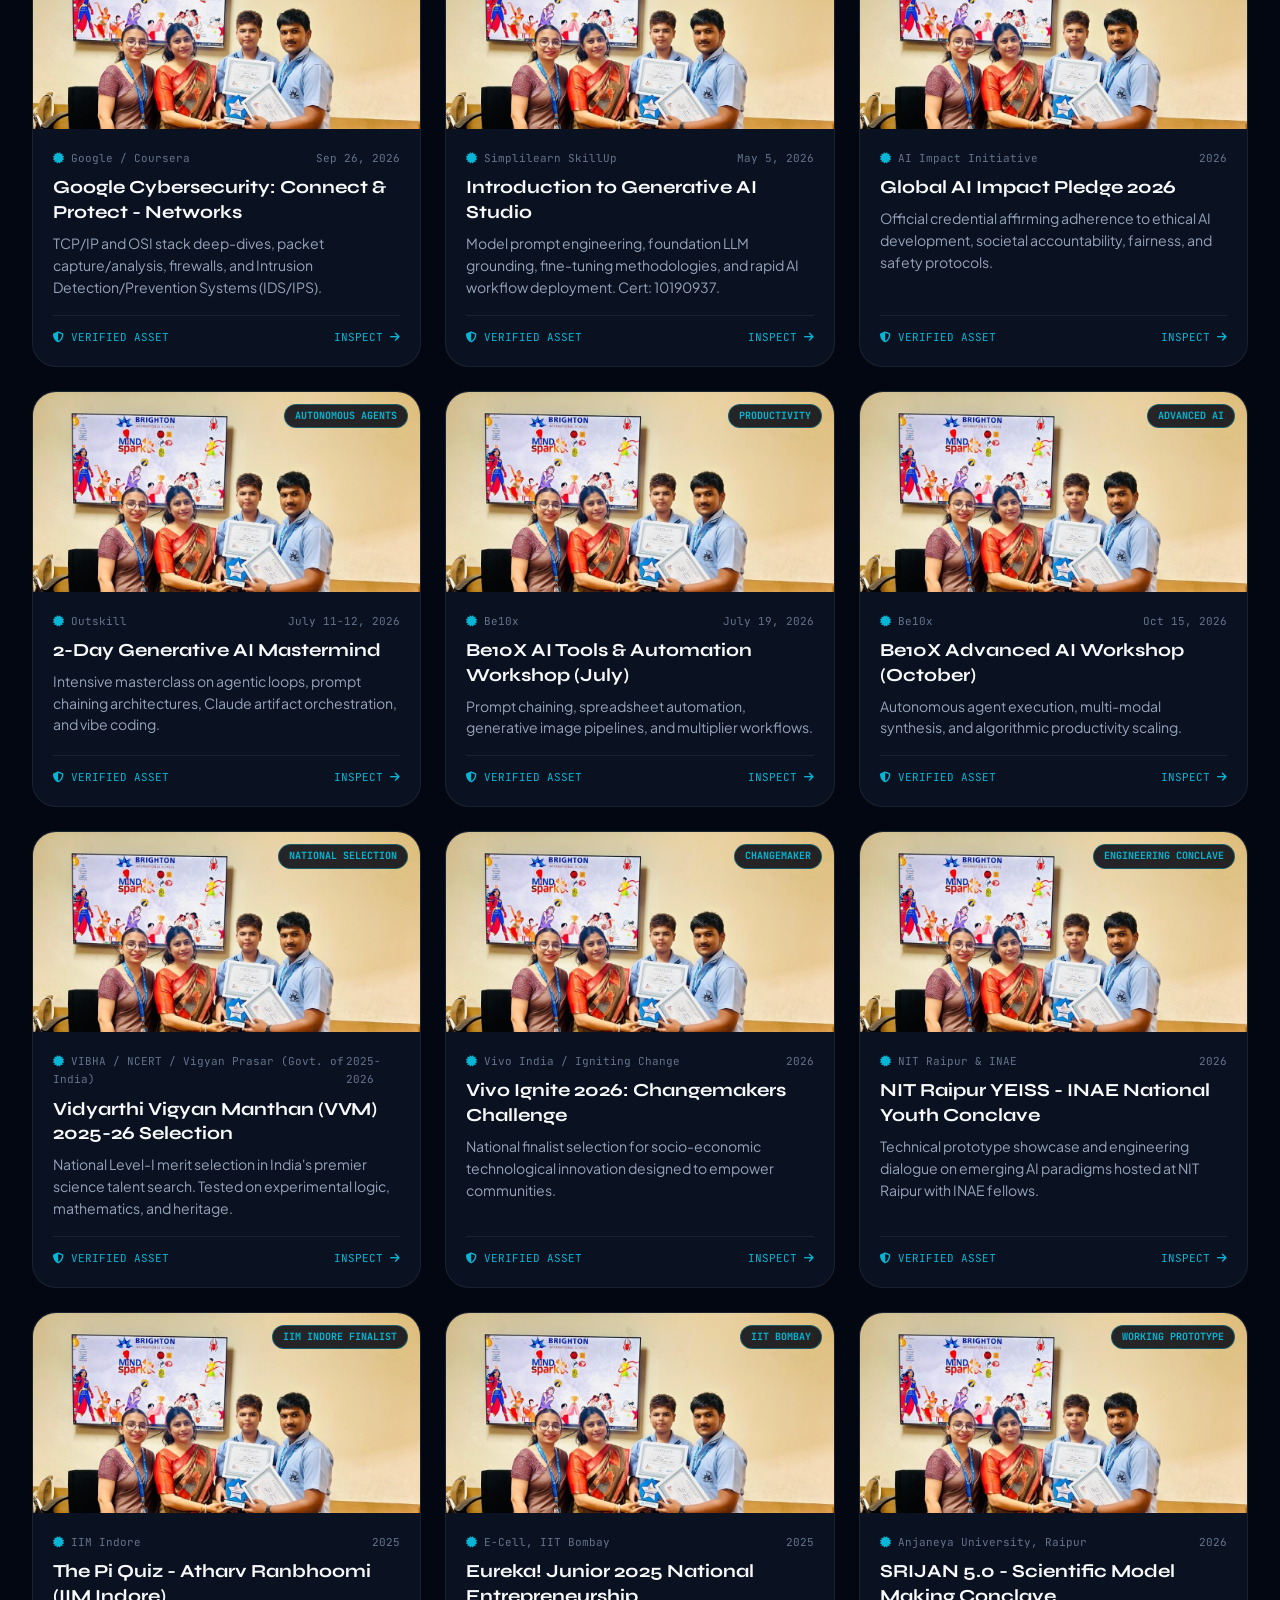
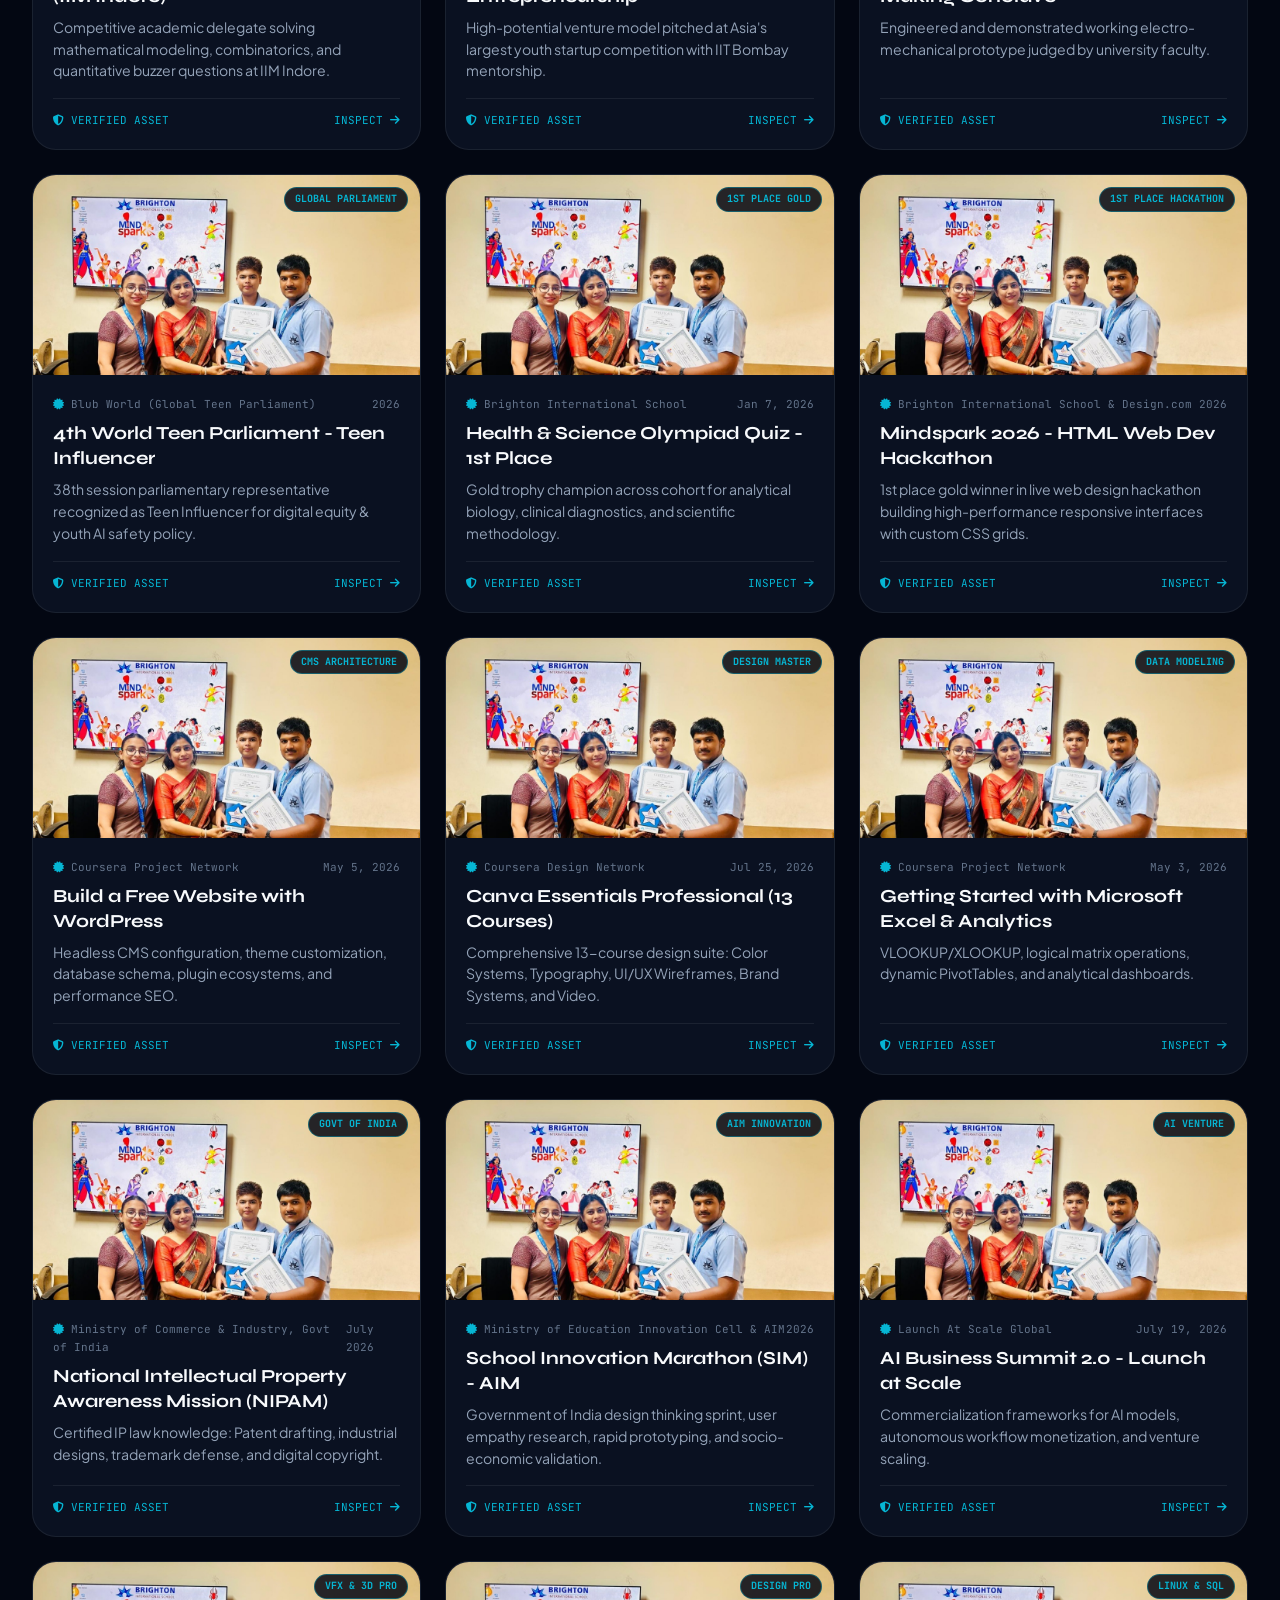
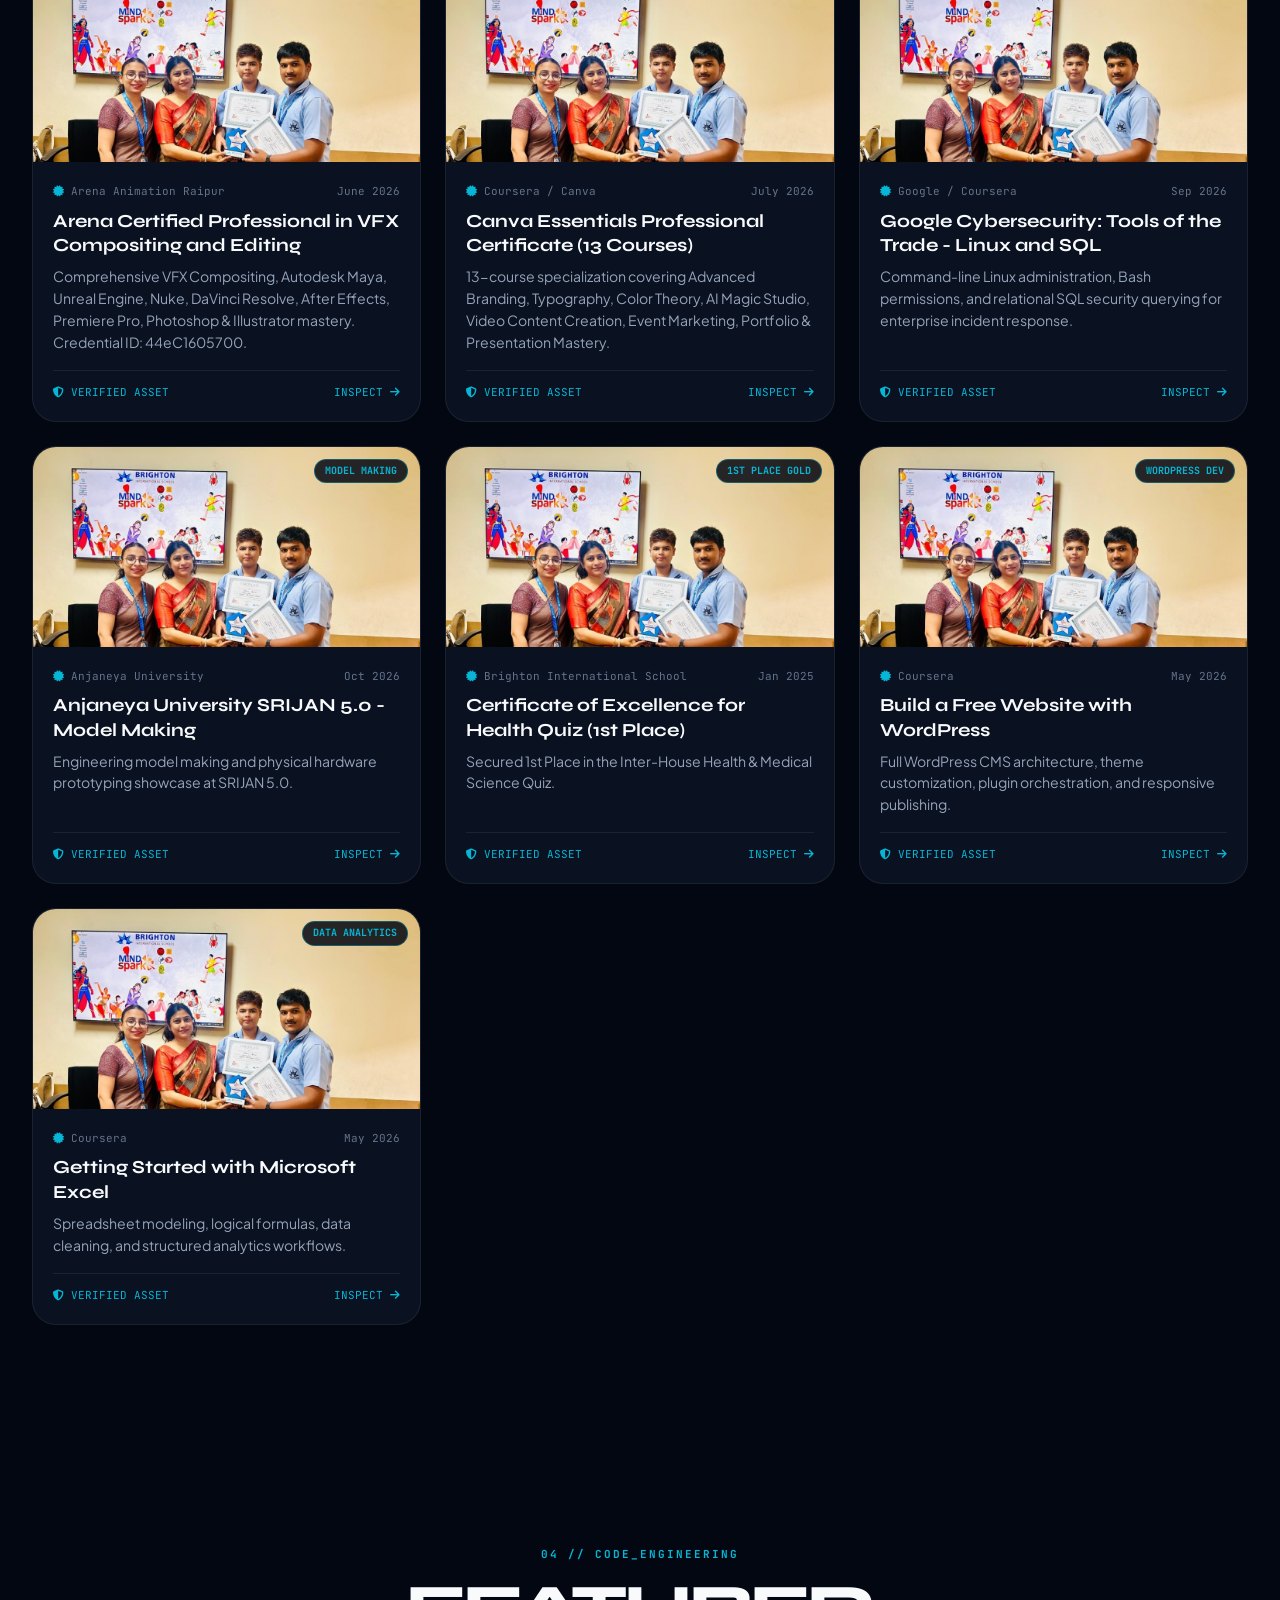
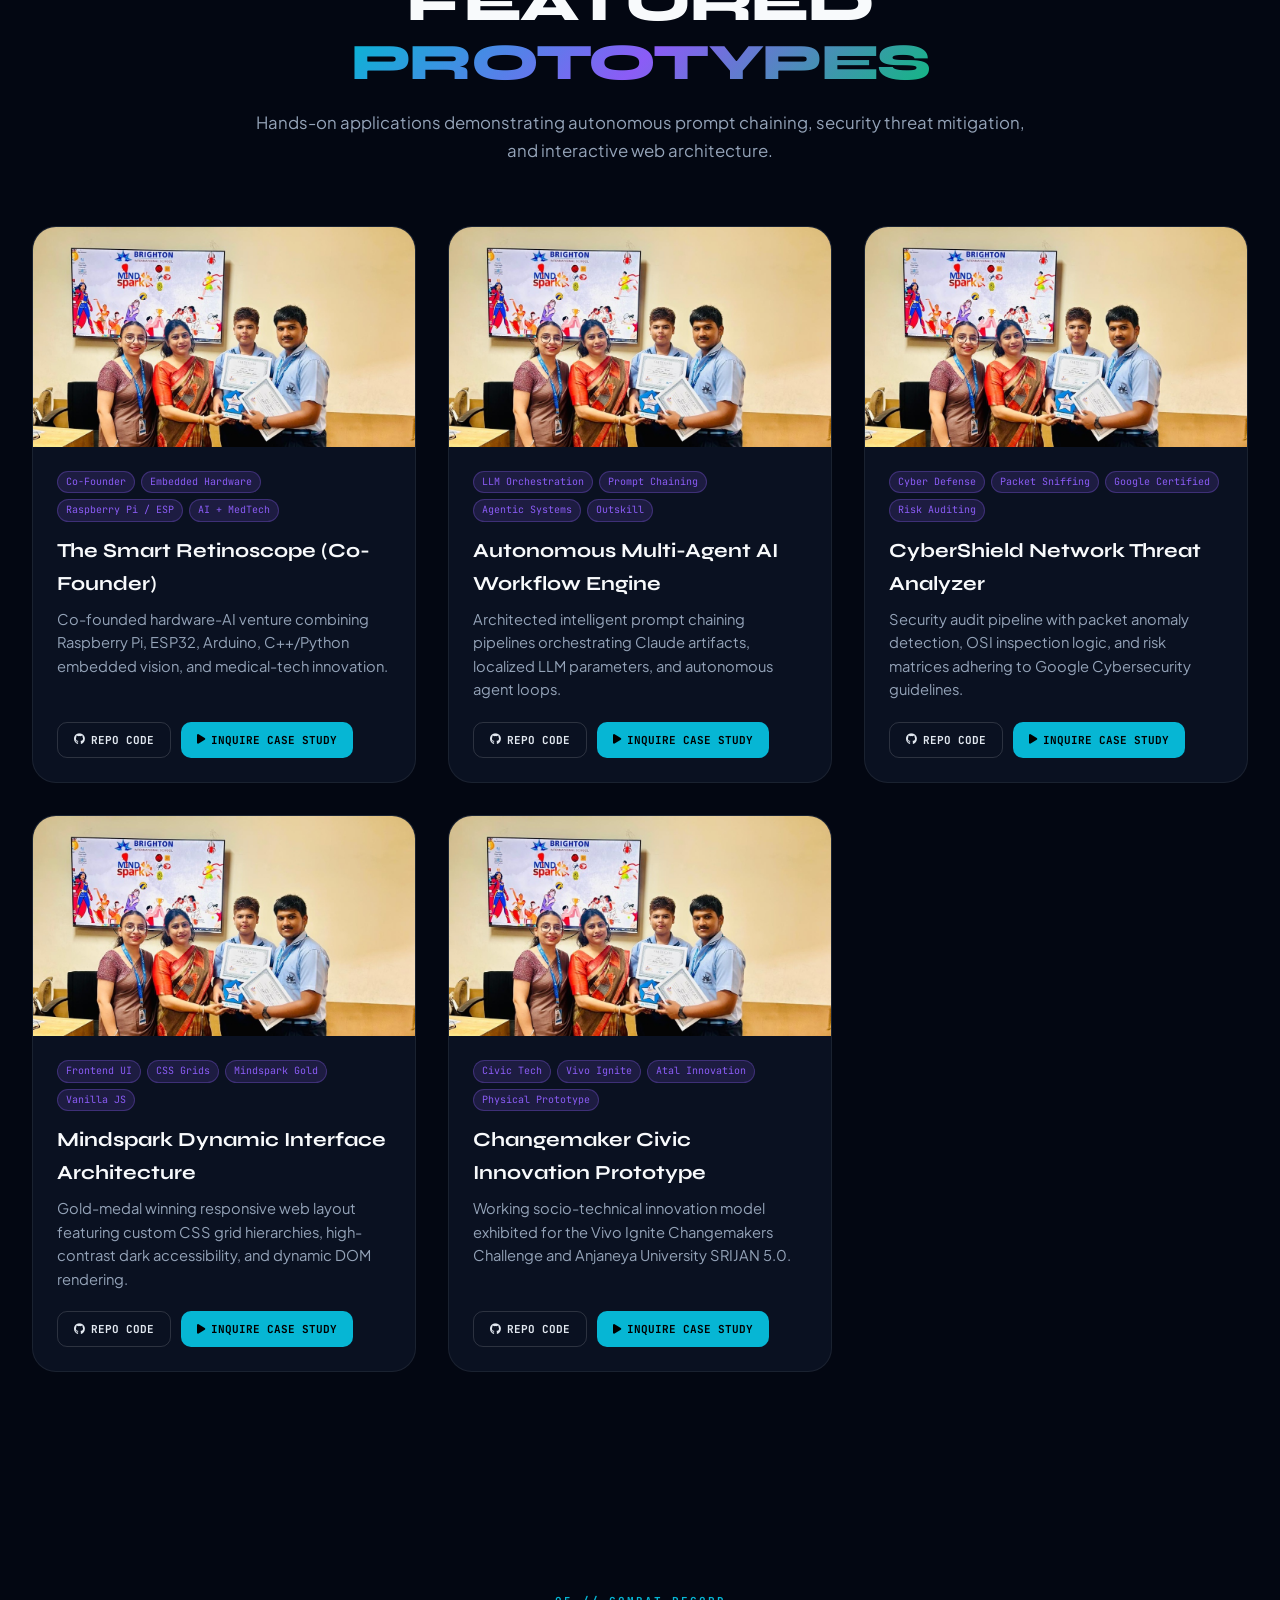
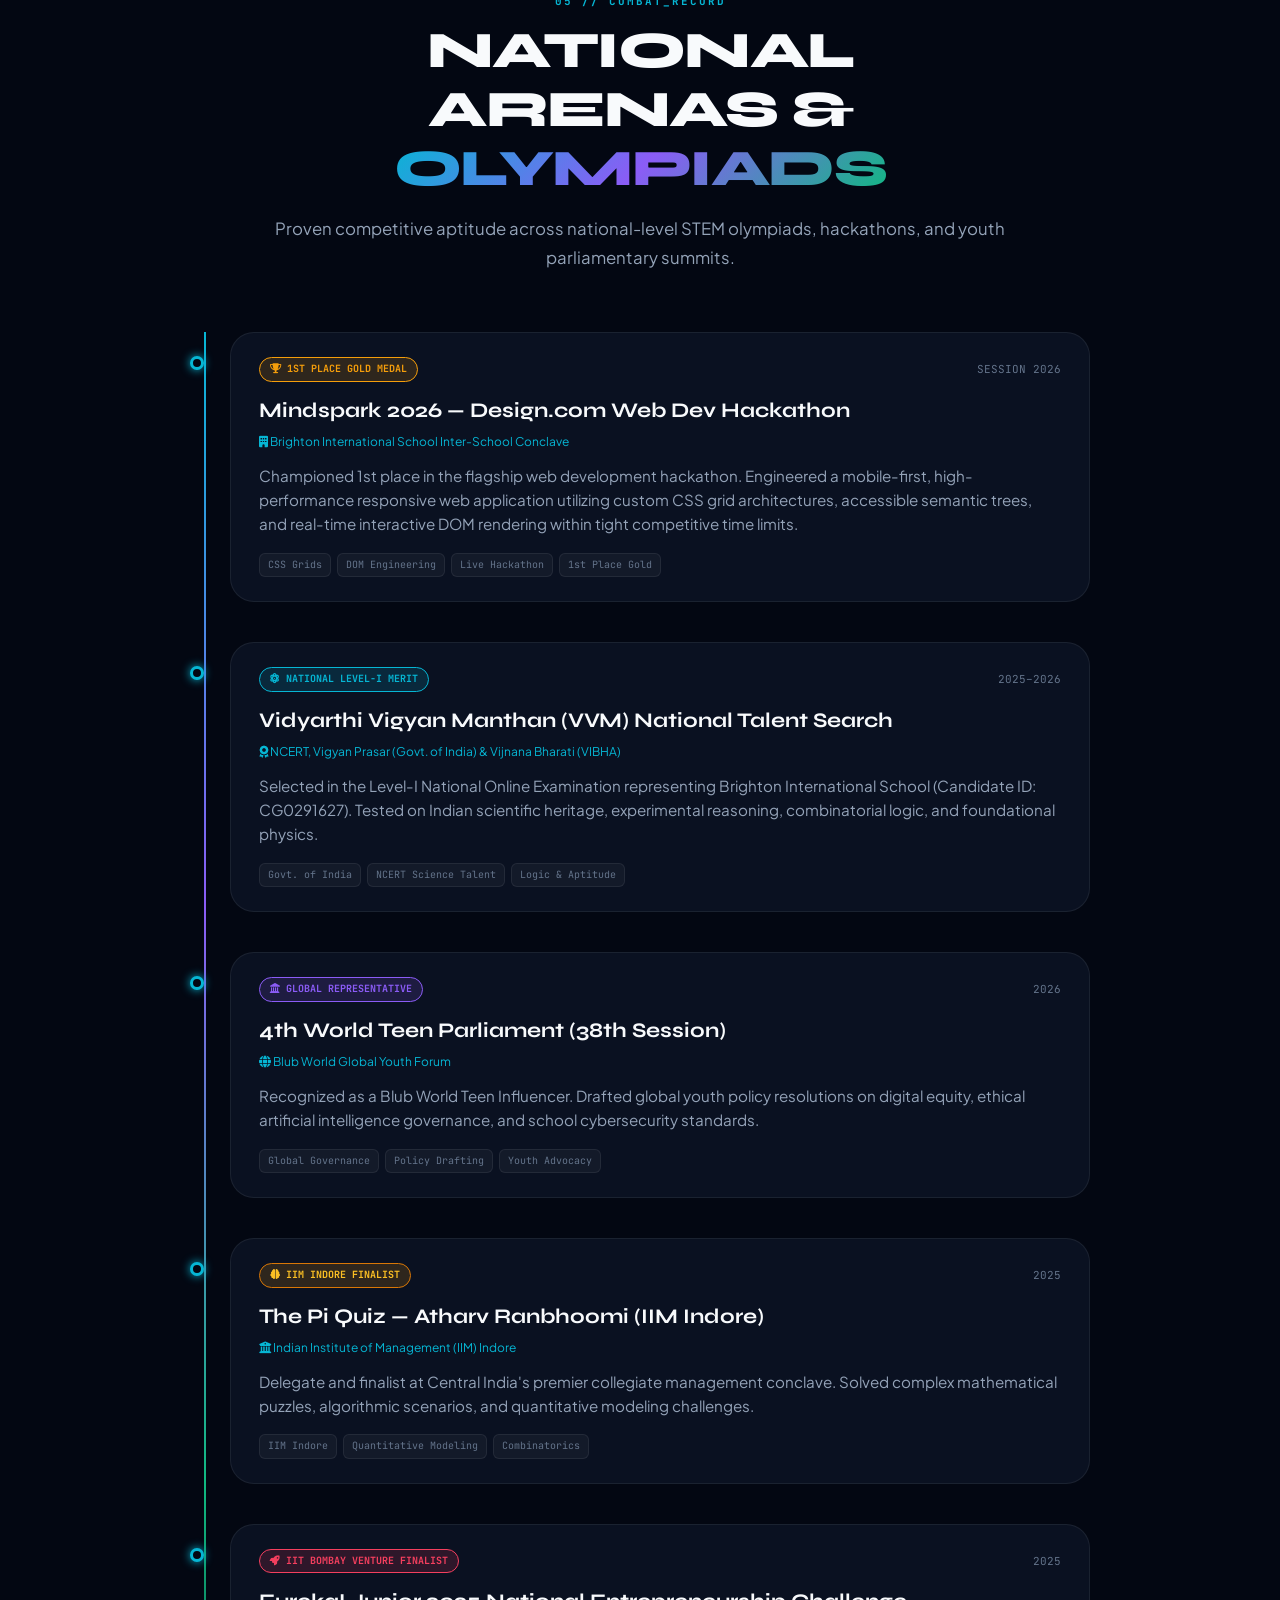
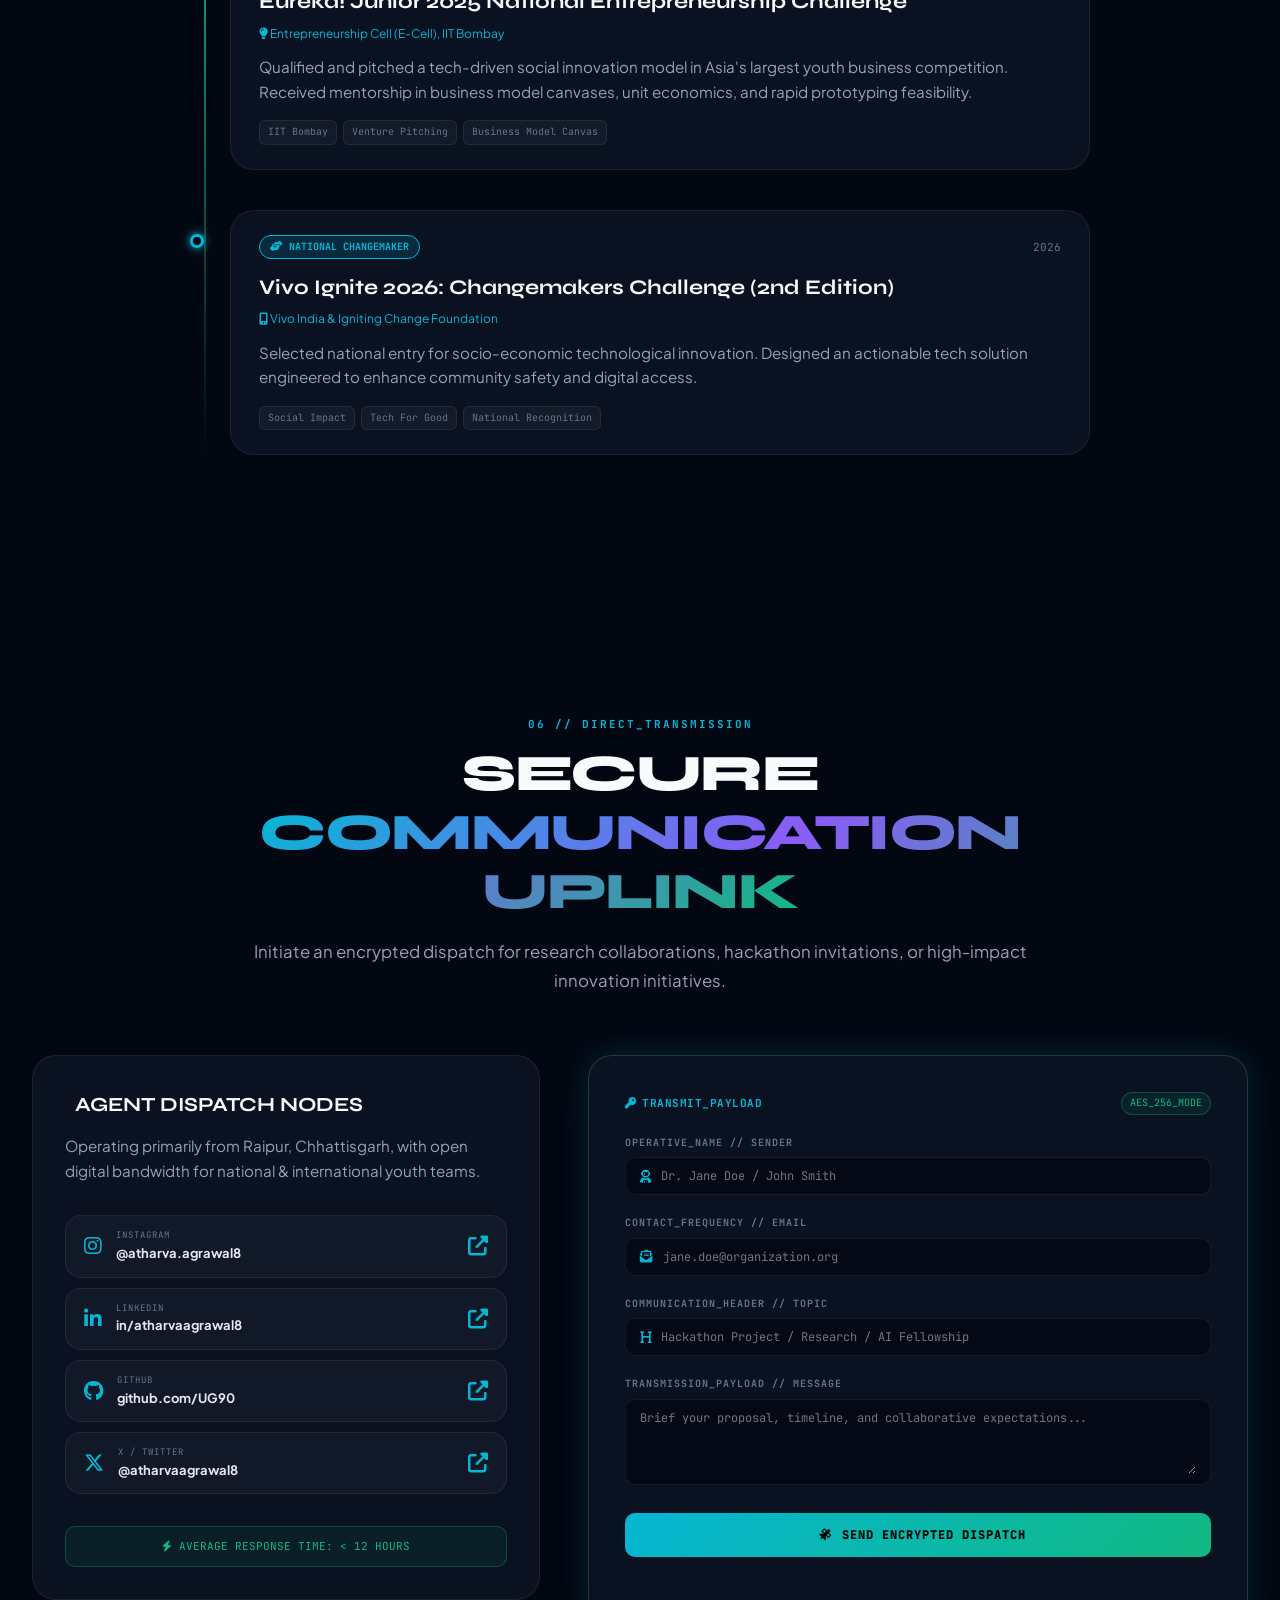
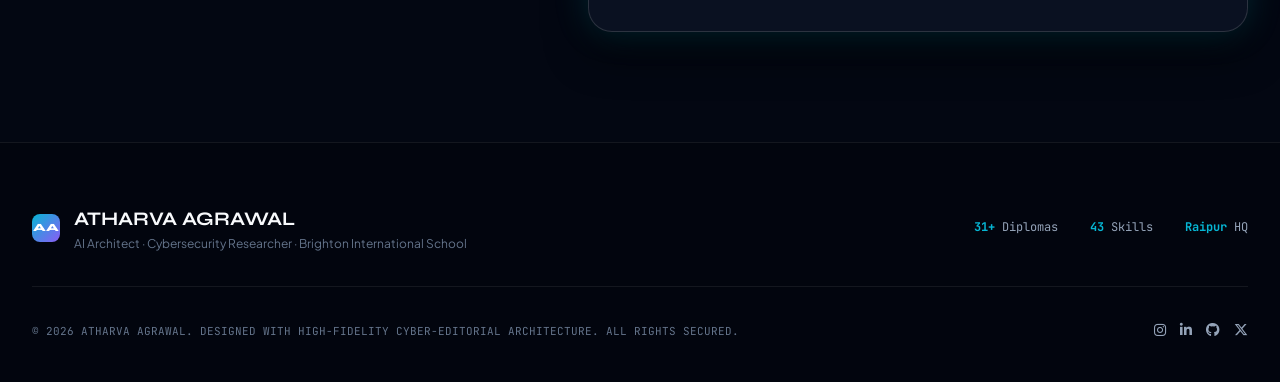
==== commit 310a0131: "Add Linux sudo live admin engine, LinkedIn Auto-Sync toggle/importer, fuzzy typo-tolerant ML & full " ====
--- a/index.html
+++ b/index.html
@@ -292,53 +292,60 @@
                             <pre><code class="language-json">{
   <span class="key">"subject"</span>: <span class="str">"Atharva Agrawal"</span>,
   <span class="key">"location"</span>: <span class="str">"Raipur, Chhattisgarh, India"</span>,
-  <span class="key">"institution"</span>: <span class="str">"Brighton International School, Raipur"</span>,
-  <span class="key">"standing"</span>: <span class="str">"Secondary Student Innovator (Class 8–9, Session 2025–2026)"</span>,
-  <span class="key">"dual_focus"</span>: [
-    <span class="str">"Autonomous Generative AI & Large Language Models"</span>,
-    <span class="str">"Enterprise Cybersecurity Architecture & Defense"</span>
+  <span class="key">"roles"</span>: [
+    <span class="str">"Co-Founder, The Smart Retinoscope"</span>,
+    <span class="str">"Robotics Team &amp; Student @ Brighton International School"</span>,
+    <span class="str">"VFX Compositing &amp; 3D Artist @ Arena Animation Raipur"</span>,
+    <span class="str">"Member of Parliament (4WTP) @ World Teen Parliament"</span>
+  ],
+  <span class="key">"core_domains"</span>: [
+    <span class="str">"Autonomous AI, Vibe-Coding &amp; Machine Learning"</span>,
+    <span class="str">"Robotics &amp; Embedded Hardware (Raspberry Pi, ESP, Arduino, Python, C++)"</span>,
+    <span class="str">"3D/VFX Production (Autodesk Maya, Unreal Engine, Nuke, DaVinci, Adobe CC)"</span>,
+    <span class="str">"Cybersecurity, Ethical Hacking, Linux &amp; SQL"</span>
   ],
   <span class="key">"distinctions"</span>: {
-    <span class="key">"global_parliament"</span>: <span class="str">"4th World Teen Parliament Influencer (38th Session)"</span>,
+    <span class="key">"verified_stats"</span>: <span class="str">"31+ Accredited Certifications · 43 LinkedIn Skills"</span>,
     <span class="key">"national_stem"</span>: <span class="str">"Vidyarthi Vigyan Manthan (VVM) Level-I National Selection"</span>,
     <span class="key">"collegiate_arenas"</span>: [
-      <span class="str">"IIM Indore The Pi Quiz Finalist"</span>,
-      <span class="str">"IIT Bombay Eureka! Junior Entrepreneurship Challenge"</span>,
-      <span class="str">"NIT Raipur YEISS INAE Youth Conclave"</span>
+      <span class="str">"IIM Indore The Pi Quiz"</span>,
+      <span class="str">"IIT Bombay Eureka! Junior Nurture Track"</span>,
+      <span class="str">"NIT Raipur INAE Youth Conclave"</span>,
+      <span class="str">"Anjaneya University SRIJAN 5.0 Model Making"</span>
     ],
-    <span class="key">"hackathon_awards"</span>: <span class="str">"1st Place Gold Medalist - Mindspark Web Dev 2026"</span>
+    <span class="key">"competitions"</span>: <span class="str">"Health Quiz 1st Place · MINDSPARK Design.com Runner-Up"</span>
   },
-  <span class="key">"mission_statement"</span>: <span class="str">"Engineering ethical, resilient, and transformative technology solutions to bridge tier-2 regional potential with global computational excellence."</span>
+  <span class="key">"contact"</span>: <span class="str">"atharvaagrawal8@gmail.com"</span>
 }</code></pre>
                         </div>
                     </div>
 
                     <div class="dossier-narrative">
                         <div class="narrative-block">
-                            <h3><i class="fas fa-compass text-neon"></i> The Dual-Engine Philosophy</h3>
+                            <h3><i class="fas fa-compass text-neon"></i> Multidisciplinary Engineering &amp; Startup Leadership</h3>
                             <p>
-                                Rather than restricting his craft to pure theoretical software development, Atharva operates on a dual-engine model: combining <strong>rigorous computational intelligence (AI/ML)</strong> with <strong>defensive system hardening (Cybersecurity)</strong>. 
+                                As Co-Founder of <strong>The Smart Retinoscope</strong> and a member of the Brighton International School Robotics Team, Atharva unites <strong>AI/ML</strong>, <strong>embedded hardware (Raspberry Pi, ESP, Arduino, C++, Python)</strong>, and <strong>defensive cybersecurity (Linux, SQL, CISSP principles)</strong>.
                             </p>
                             <p>
-                                Having mastered the 7-course Google AI Specialization alongside Google's foundational cybersecurity triad, he brings practical architecture knowledge to real-world youth problems—from model explainability to network threat auditing.
+                                Simultaneously, as an <strong>Arena Certified Professional in VFX Compositing and Editing</strong>, he crafts cinema-grade 3D &amp; visual experiences using <strong>Autodesk Maya, Unreal Engine, Nuke, DaVinci Resolve, After Effects, Premiere Pro, Photoshop, and Illustrator</strong>.
                             </p>
                         </div>
 
                         <div class="narrative-block">
-                            <h3><i class="fas fa-bullhorn text-neon"></i> Youth Policy & Global Voice</h3>
+                            <h3><i class="fas fa-bullhorn text-neon"></i> Youth Policy &amp; Responsible AI</h3>
                             <p>
-                                At the 38th session of the <strong>4th World Teen Parliament (Blub World)</strong>, Atharva stood as a parliamentary representative, authoring proposals addressing digital literacy divides, responsible AI ethics in high-school education, and cyber safety for youth netizens across emerging economies.
+                                Serving as a Member of Parliament (4WTP) at the <strong>4th World Teen Parliament</strong> and signing the <strong>AI Sashakt Responsible AI Pledge</strong> with MeitY, IndiaAI, and Intel India, Atharva advocates for digital equity, AI safety, and youth-led innovation.
                             </p>
                         </div>
 
                         <div class="dossier-stat-row">
                             <div class="dossier-pill-box">
-                                <div class="dp-val">100%</div>
-                                <div class="dp-lbl">Verified Desktop Certs</div>
+                                <div class="dp-val">31+</div>
+                                <div class="dp-lbl">Verified Credentials</div>
                             </div>
                             <div class="dossier-pill-box">
-                                <div class="dp-val">IIM & IIT</div>
-                                <div class="dp-lbl">National Competitions</div>
+                                <div class="dp-val">43</div>
+                                <div class="dp-lbl">LinkedIn Skills</div>
                             </div>
                             <div class="dossier-pill-box">
                                 <div class="dp-val">Raipur</div>
@@ -569,11 +576,11 @@
                                 <i class="fas fa-external-link-alt cp-arrow"></i>
                             </a>
 
-                            <a href="https://github.com/atharvaagrawal8" target="_blank" rel="noopener" class="channel-pill">
+                            <a href="https://github.com/UG90" target="_blank" rel="noopener" class="channel-pill">
                                 <i class="fab fa-github"></i>
                                 <div class="cp-text">
                                     <span class="cp-label">GITHUB</span>
-                                    <strong class="cp-val">github.com/atharvaagrawal8</strong>
+                                    <strong class="cp-val">github.com/UG90</strong>
                                 </div>
                                 <i class="fas fa-external-link-alt cp-arrow"></i>
                             </a>
@@ -672,7 +679,7 @@
                     <div class="footer-social-strip">
                         <a href="https://www.instagram.com/atharva.agrawal8/" target="_blank" rel="noopener"><i class="fab fa-instagram"></i></a>
                         <a href="https://www.linkedin.com/in/atharvaagrawal8/" target="_blank" rel="noopener"><i class="fab fa-linkedin-in"></i></a>
-                        <a href="https://github.com/atharvaagrawal8" target="_blank" rel="noopener"><i class="fab fa-github"></i></a>
+                        <a href="https://github.com/UG90" target="_blank" rel="noopener"><i class="fab fa-github"></i></a>
                         <a href="https://twitter.com/atharvaagrawal8" target="_blank" rel="noopener"><i class="fab fa-x-twitter"></i></a>
                     </div>
                 </div>
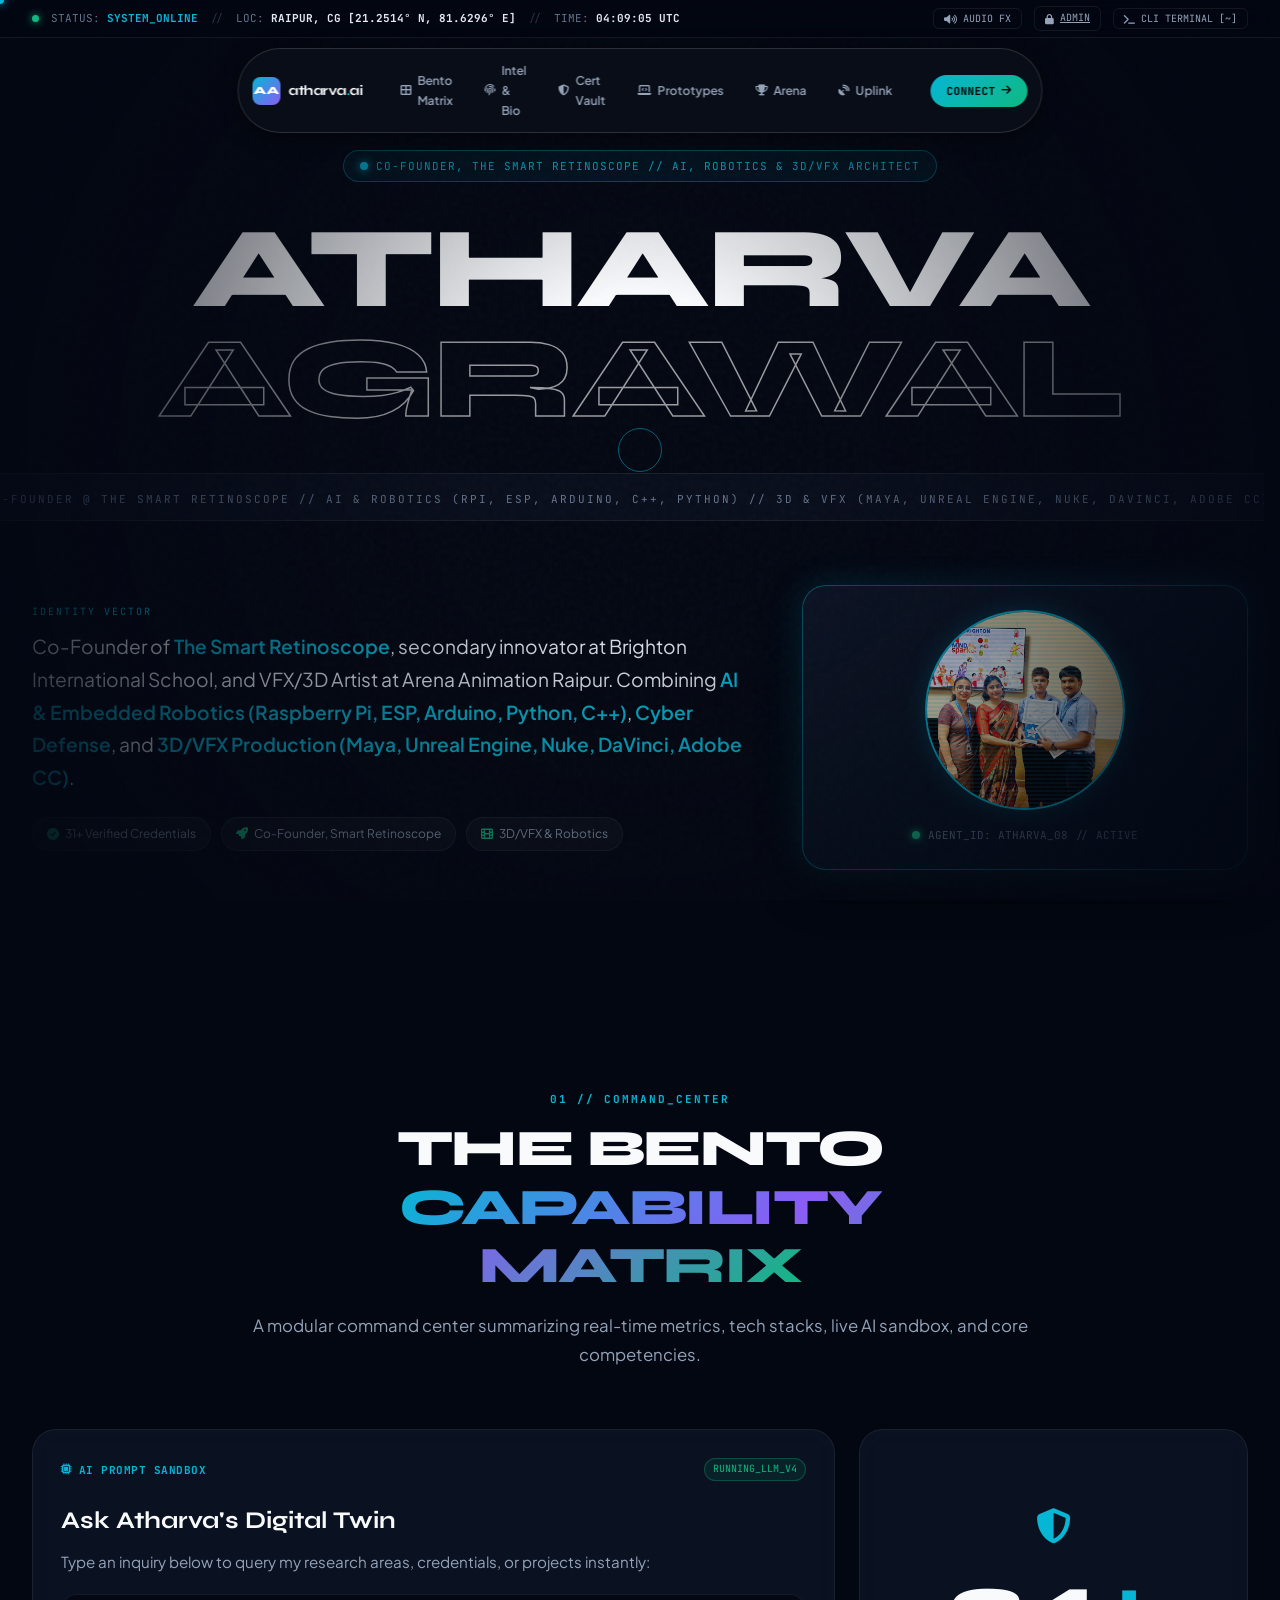
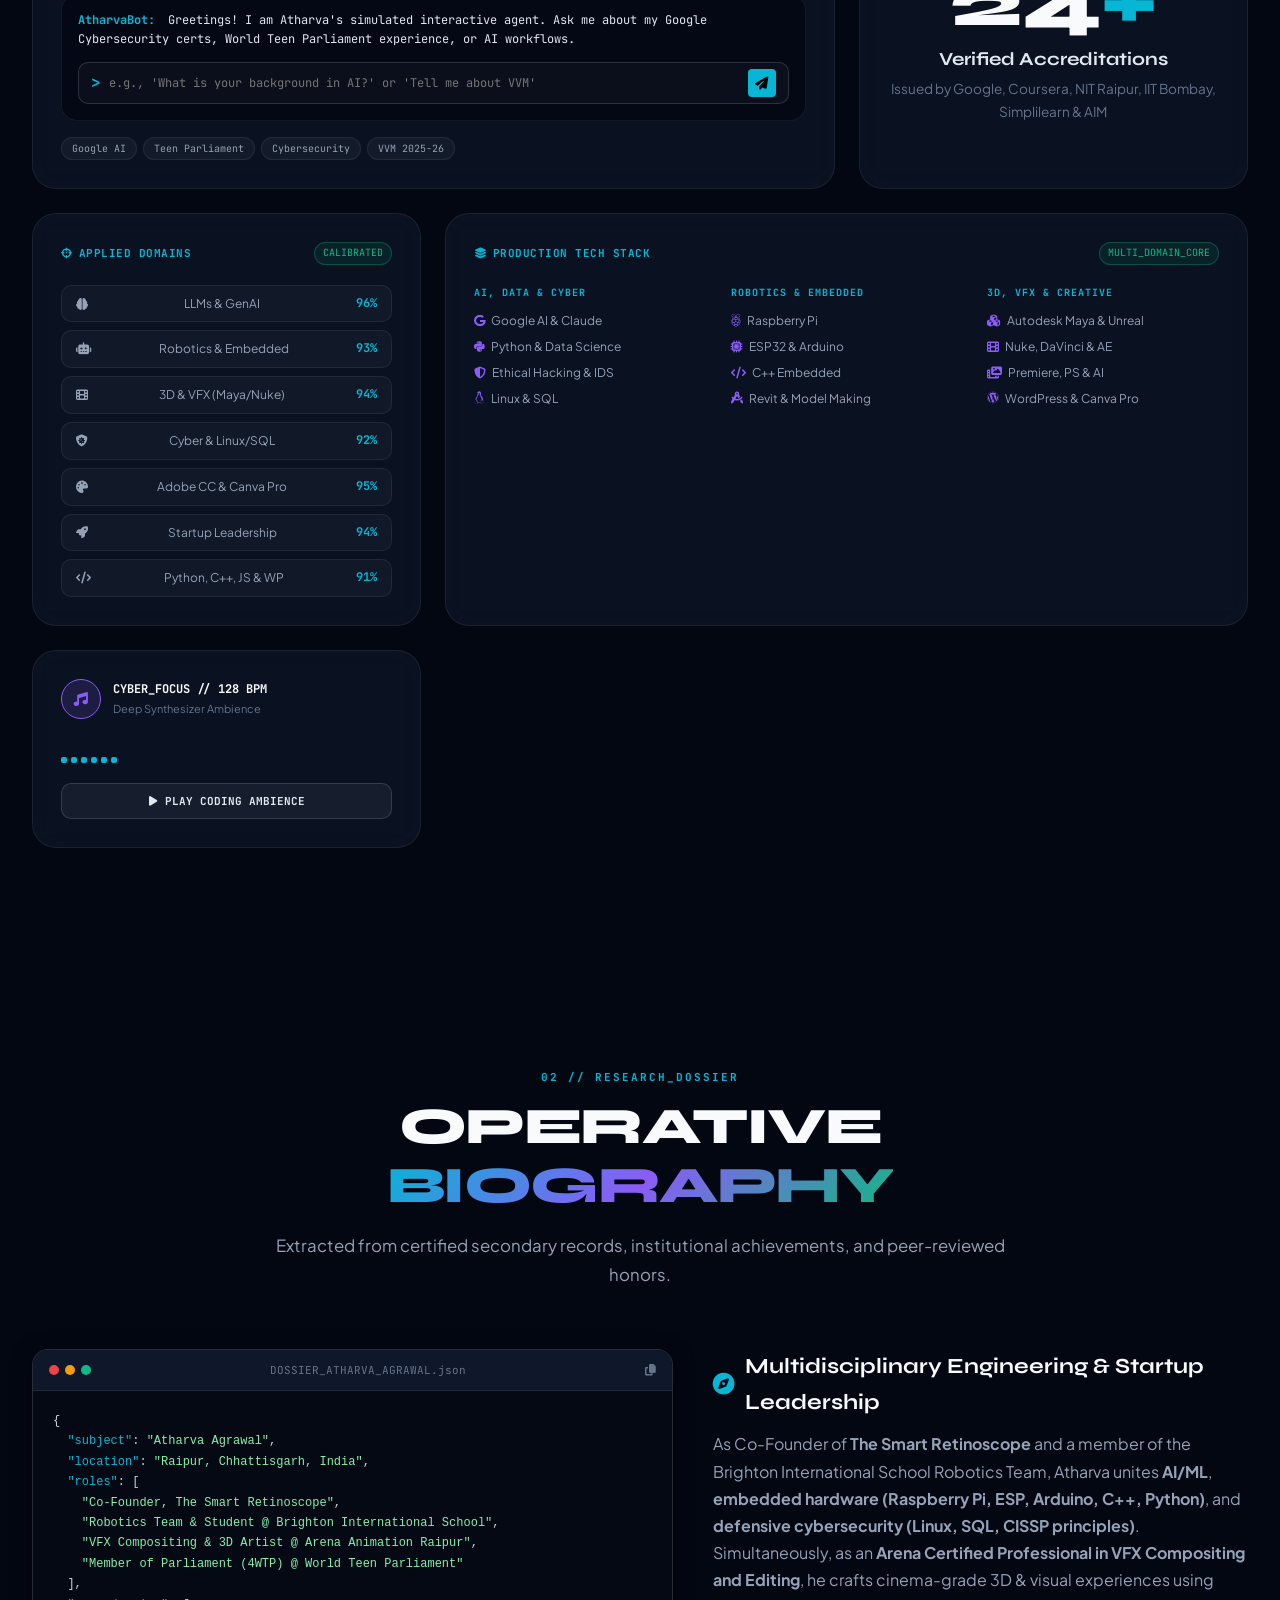
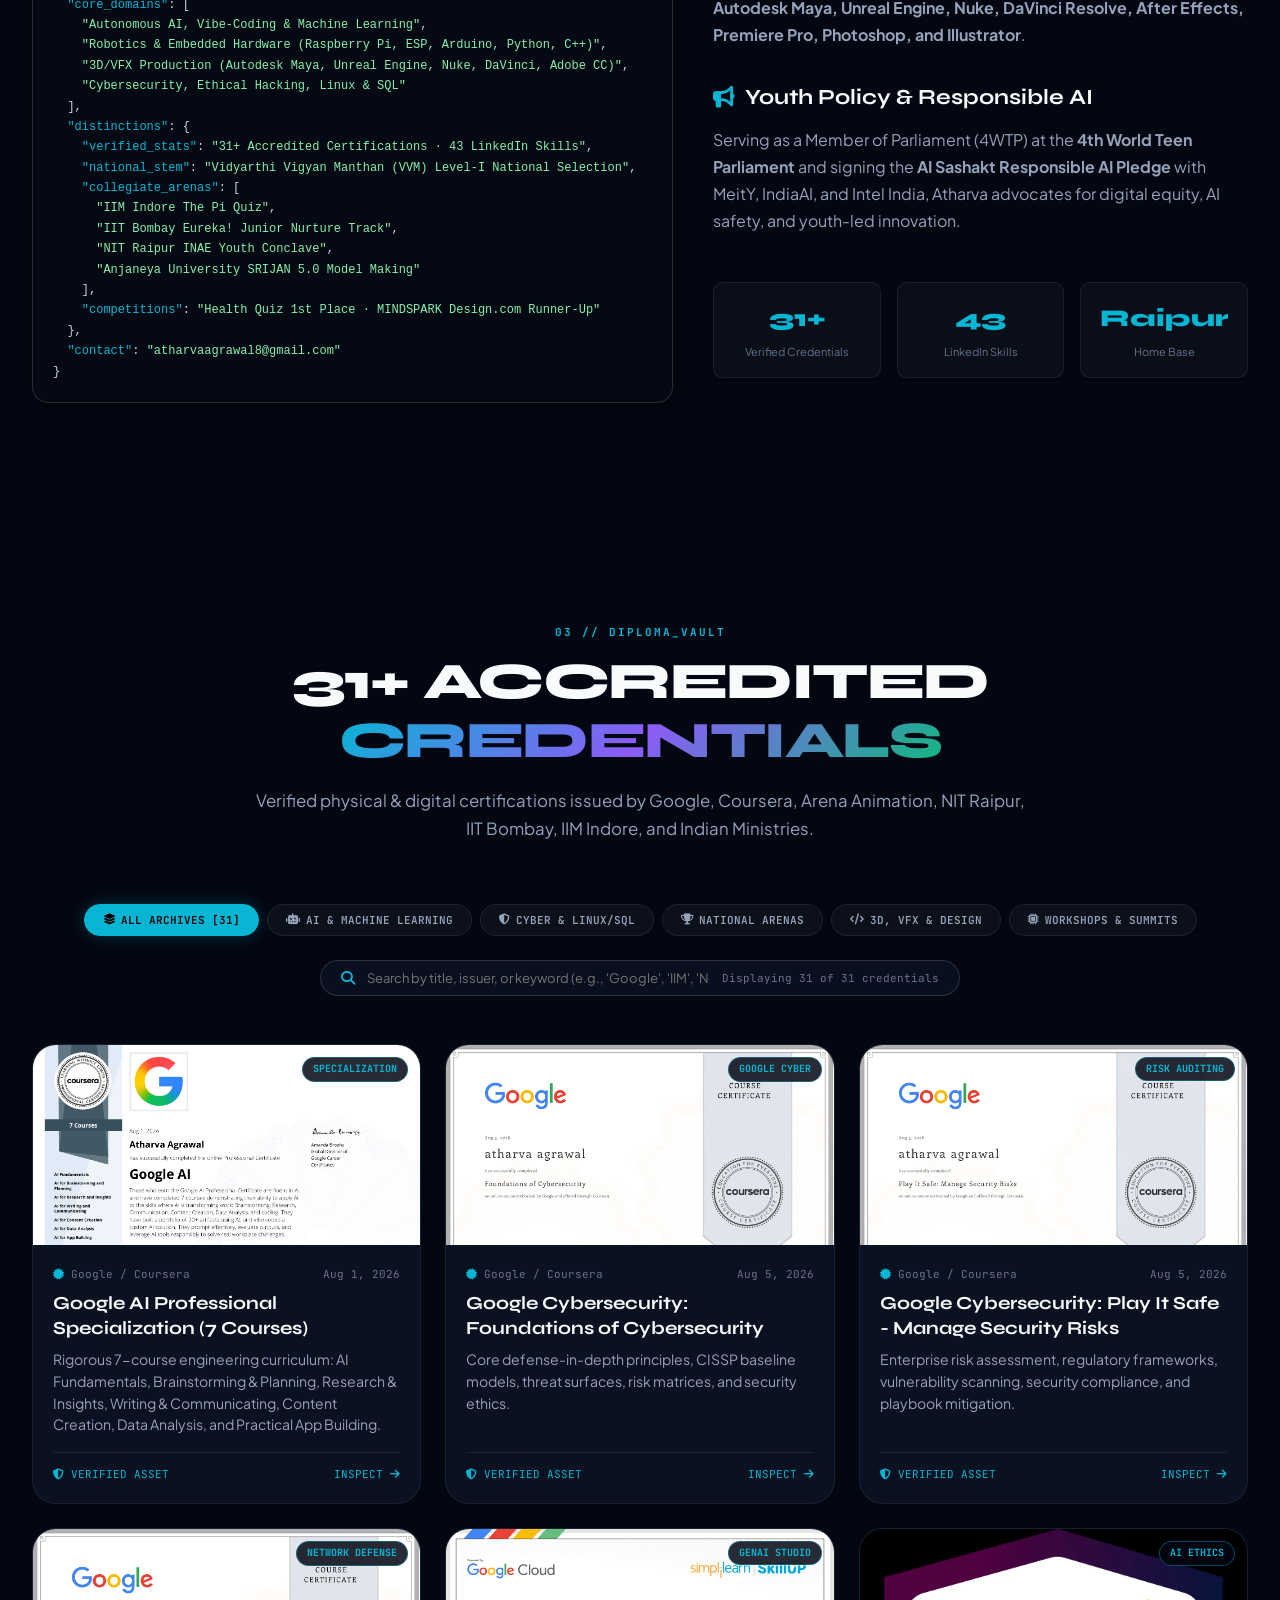
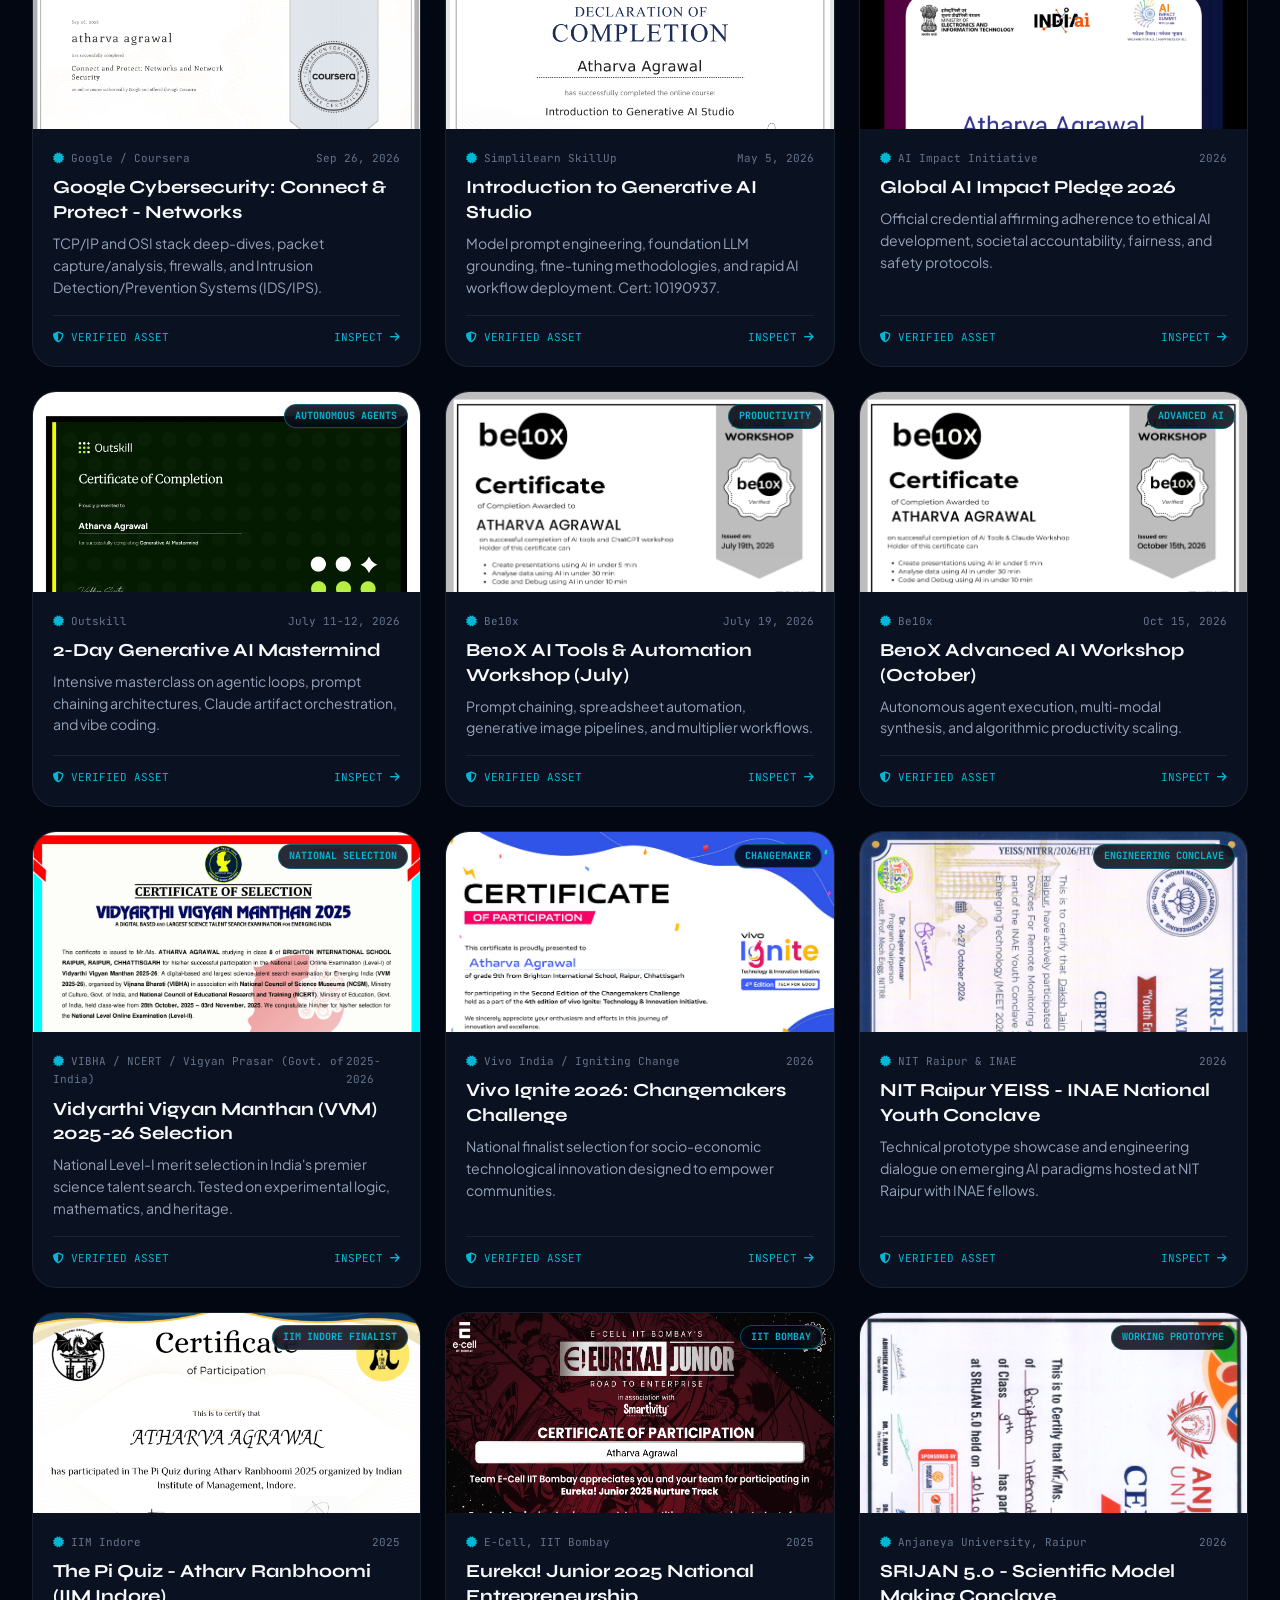
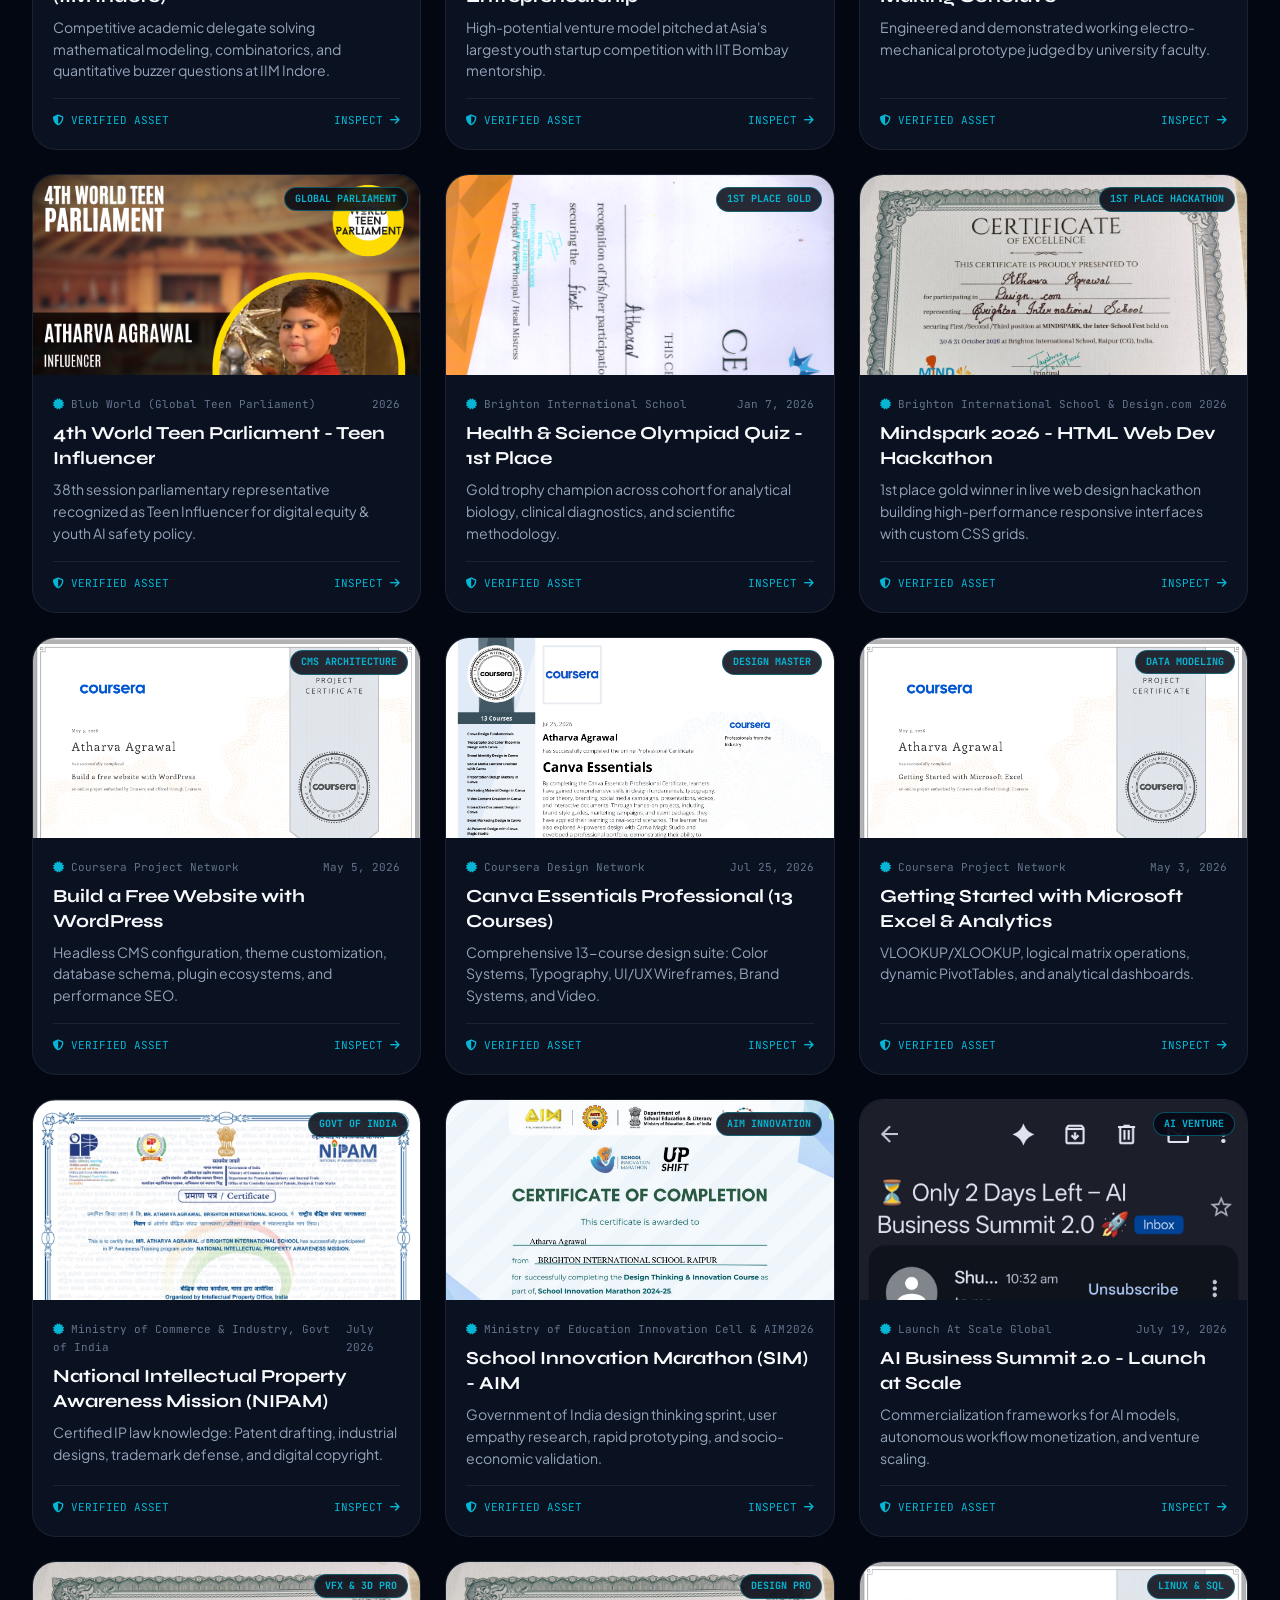
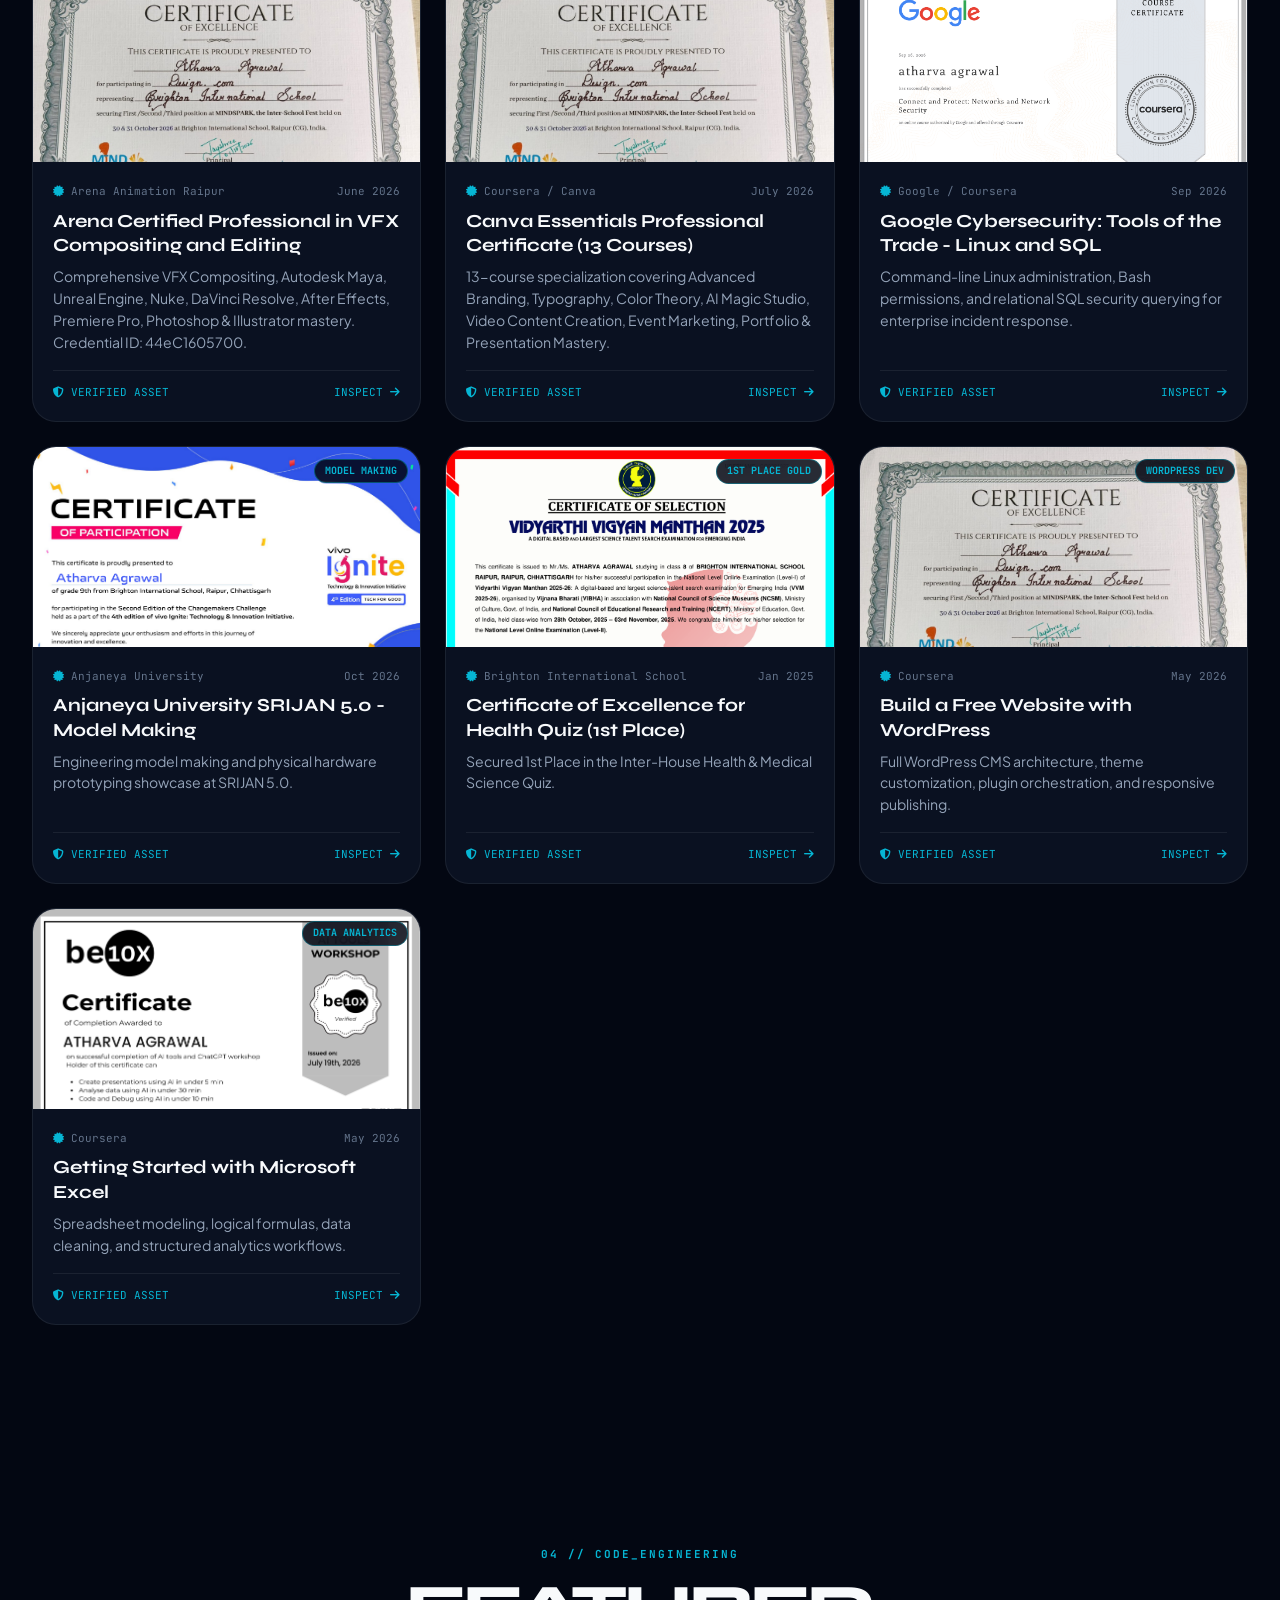
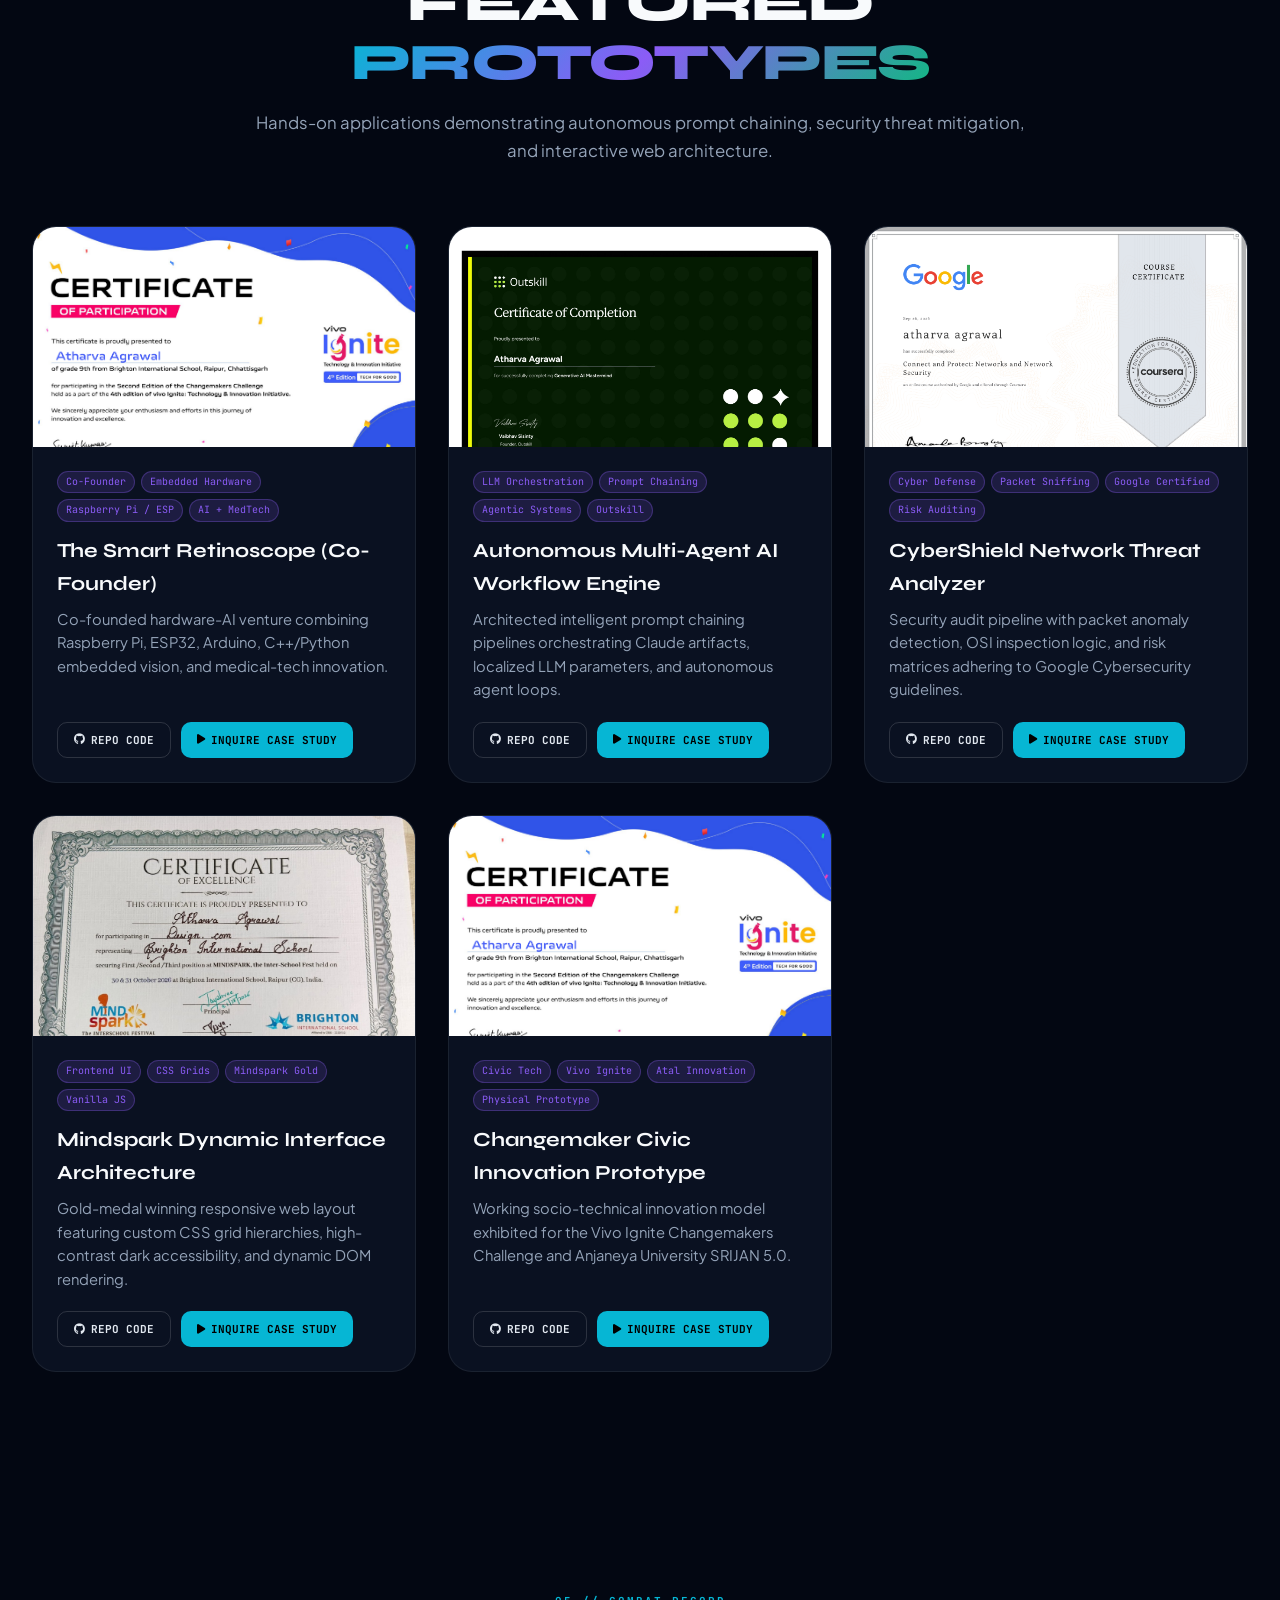
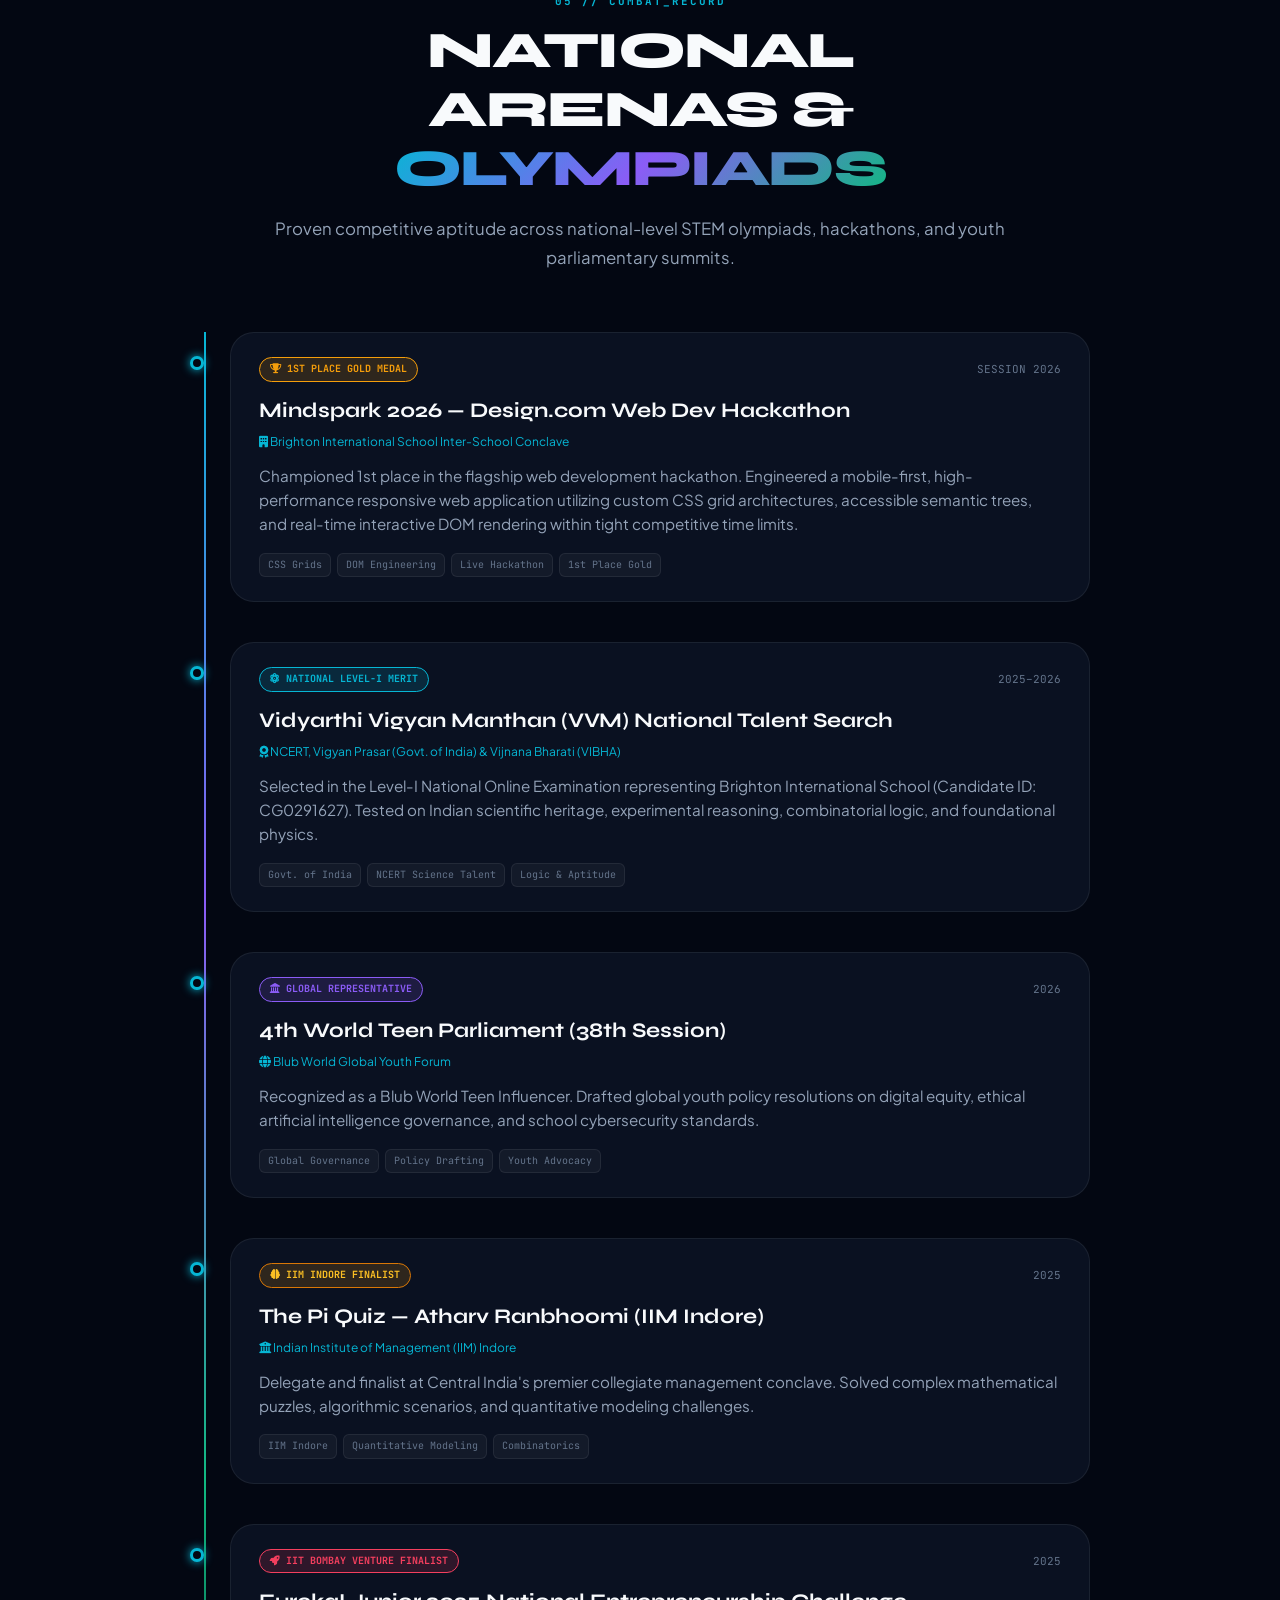
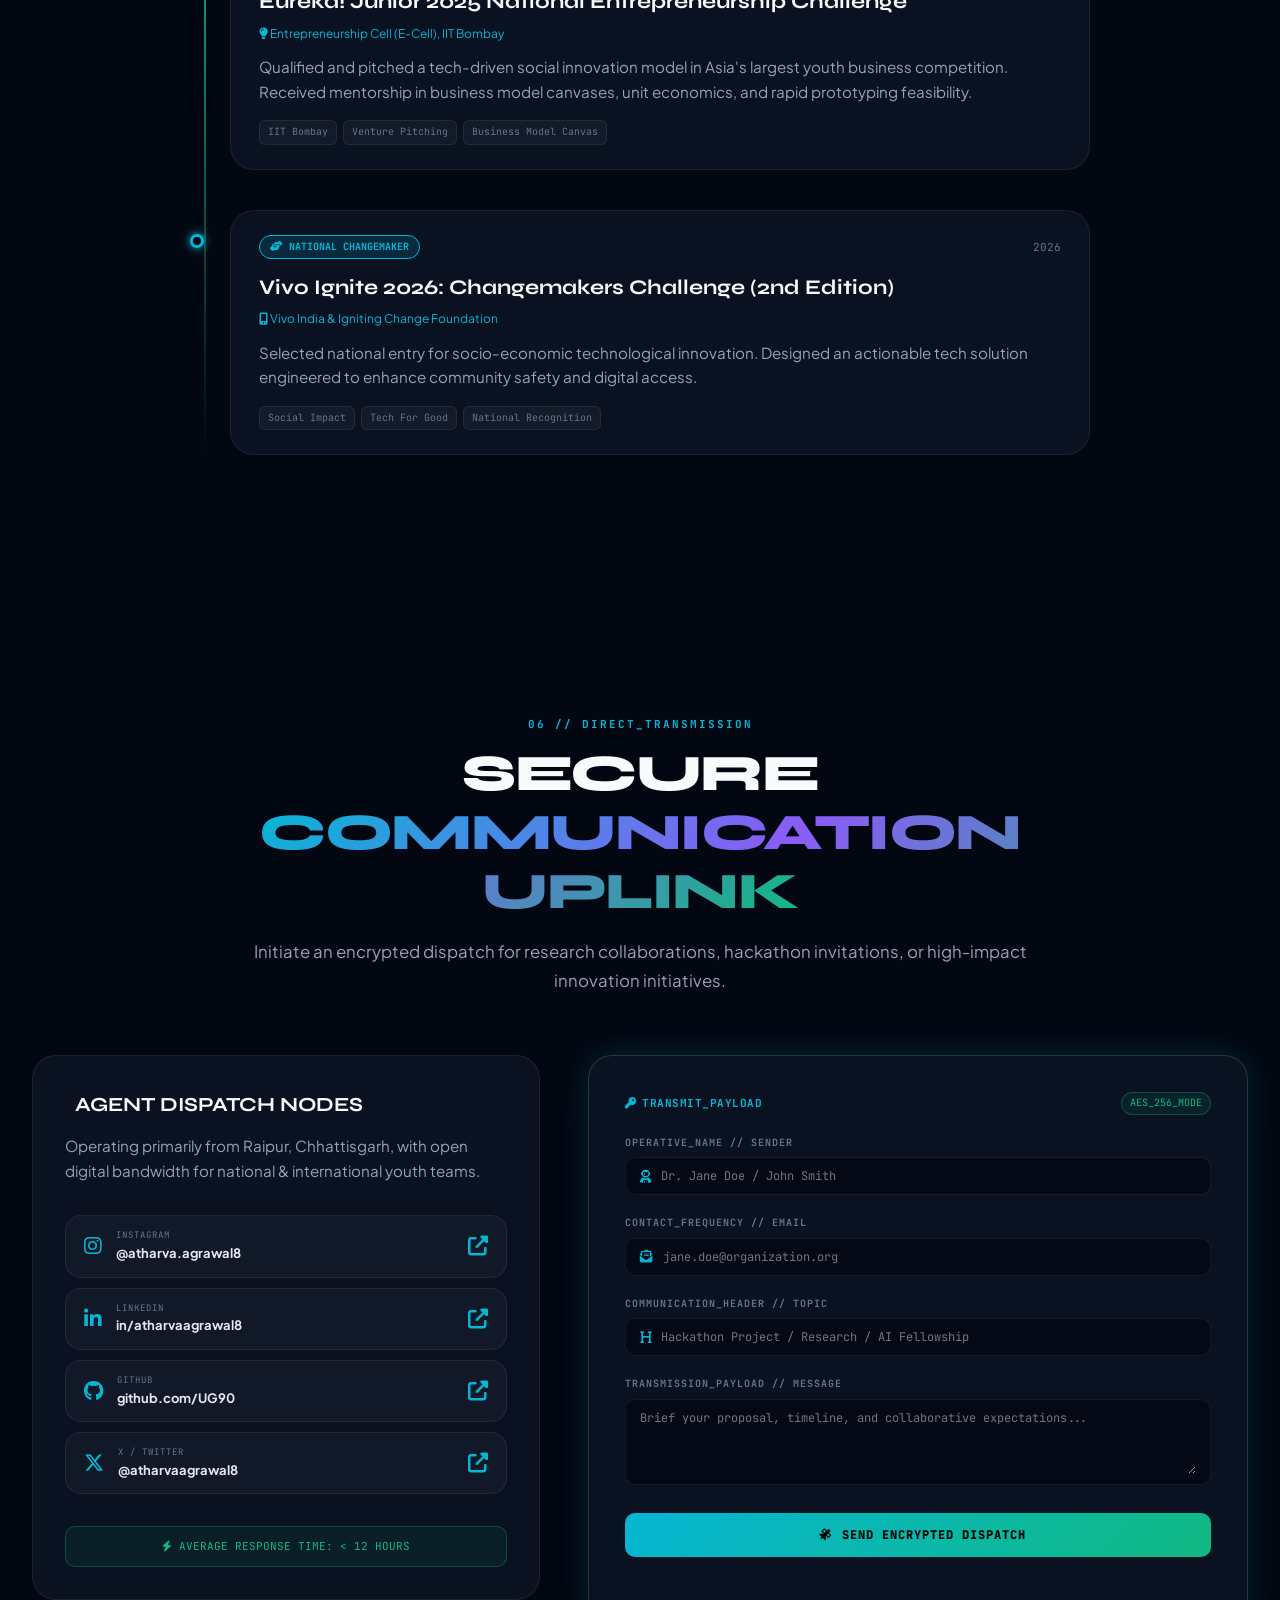
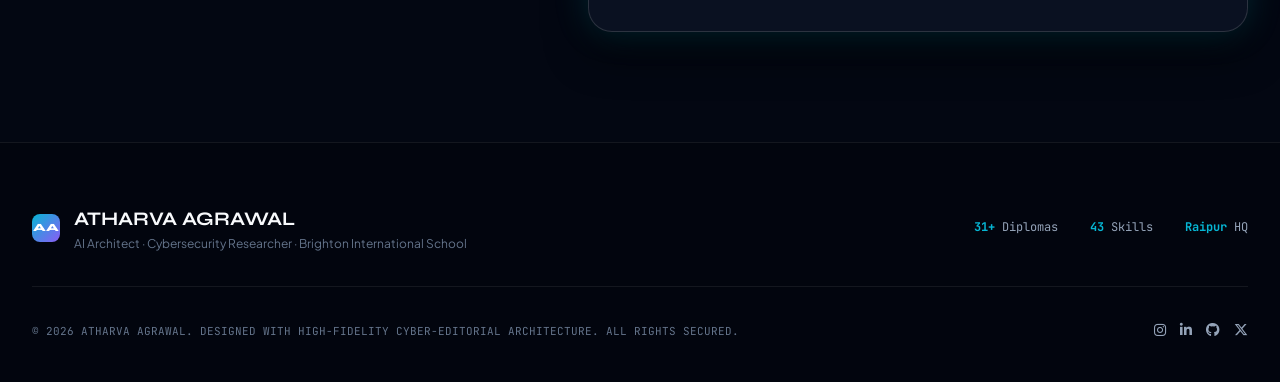
==== commit 67d15828: "Add cache-busting query params and merge new certificates into localStorage" ====
--- a/index.html
+++ b/index.html
@@ -764,10 +764,10 @@
         </div>
     </div>
 
-    <!-- Data Hub, Real ML Brain, WordPress Customizer & Main Engine -->
-    <script src="data/portfolio-data.js"></script>
-    <script src="assets/js/ml-brain.js"></script>
-    <script src="assets/js/wordpress-customizer.js"></script>
-    <script src="assets/js/port2.js"></script>
+    <!-- Data Hub, Real ML Brain, WordPress Customizer & Main Engine (Cache-busted) -->
+    <script src="data/portfolio-data.js?v=20261125b"></script>
+    <script src="assets/js/ml-brain.js?v=20261125b"></script>
+    <script src="assets/js/wordpress-customizer.js?v=20261125b"></script>
+    <script src="assets/js/port2.js?v=20261125b"></script>
 </body>
 </html>
